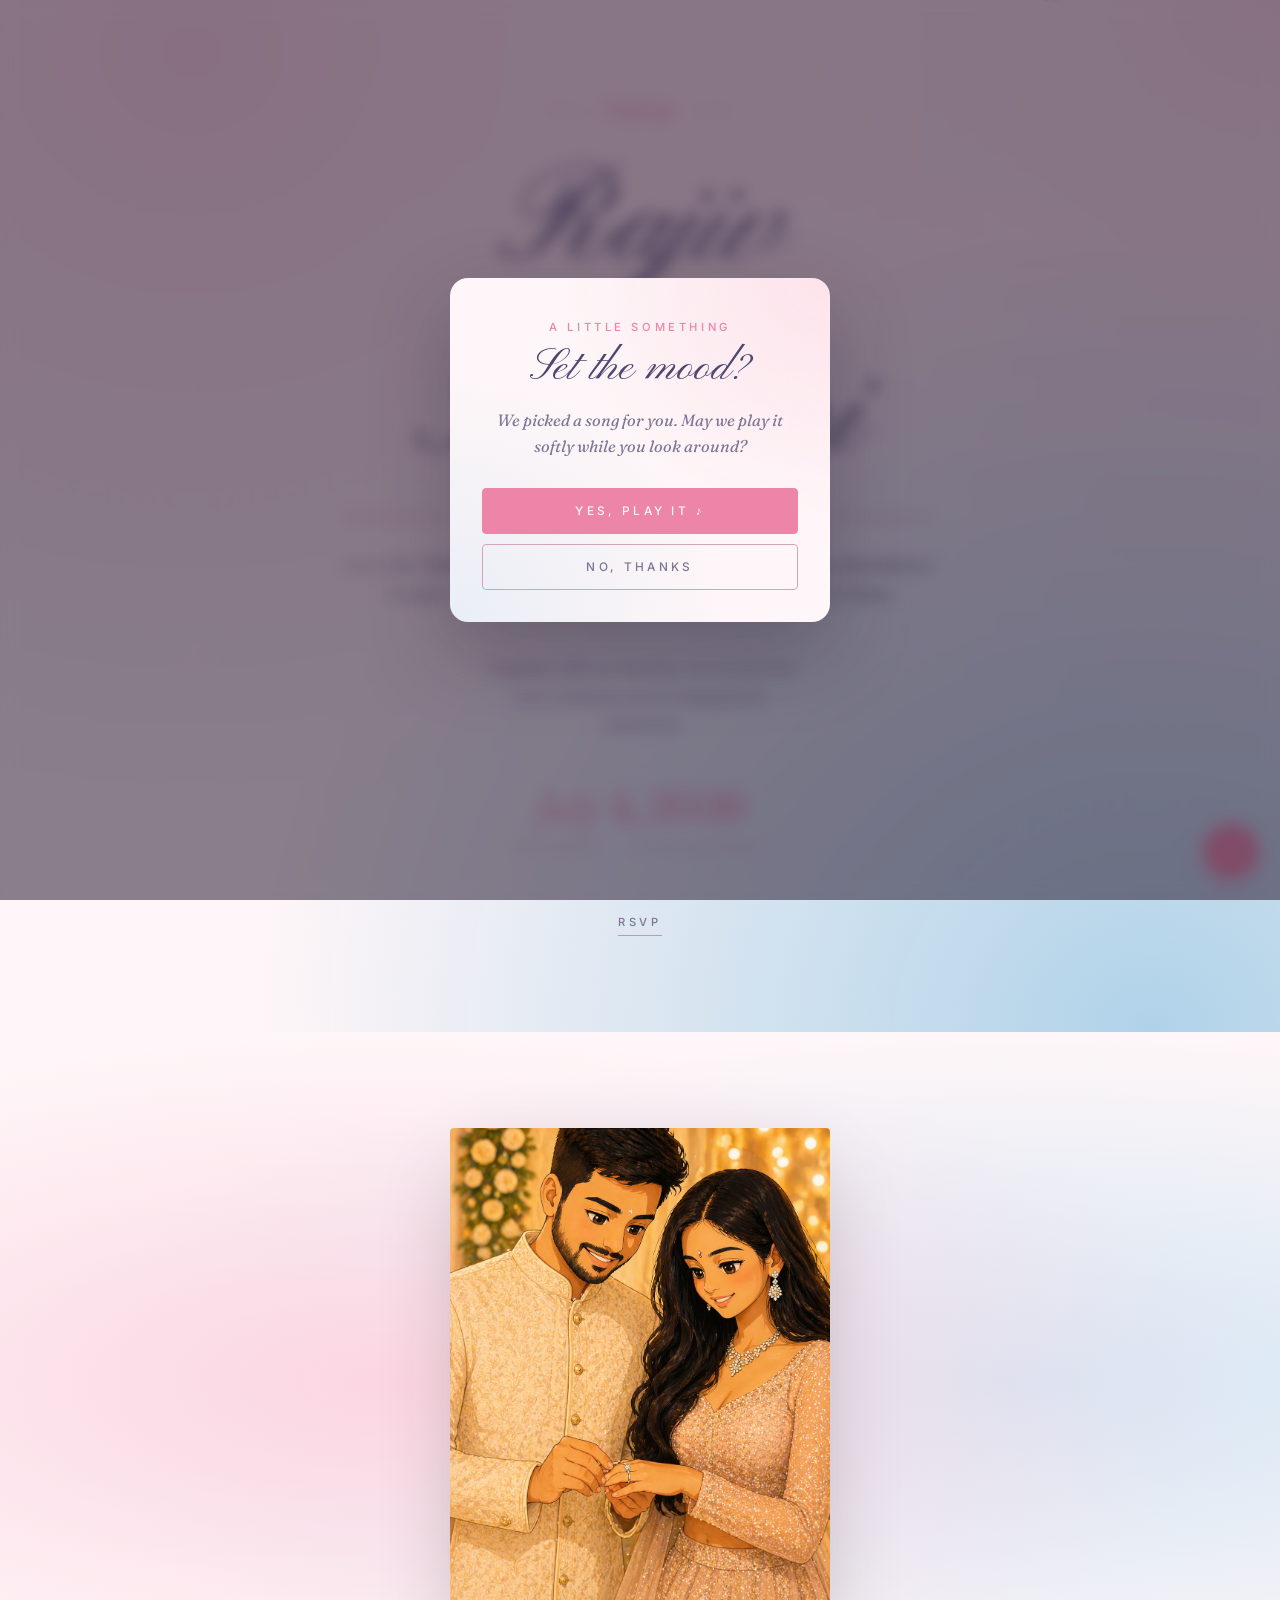
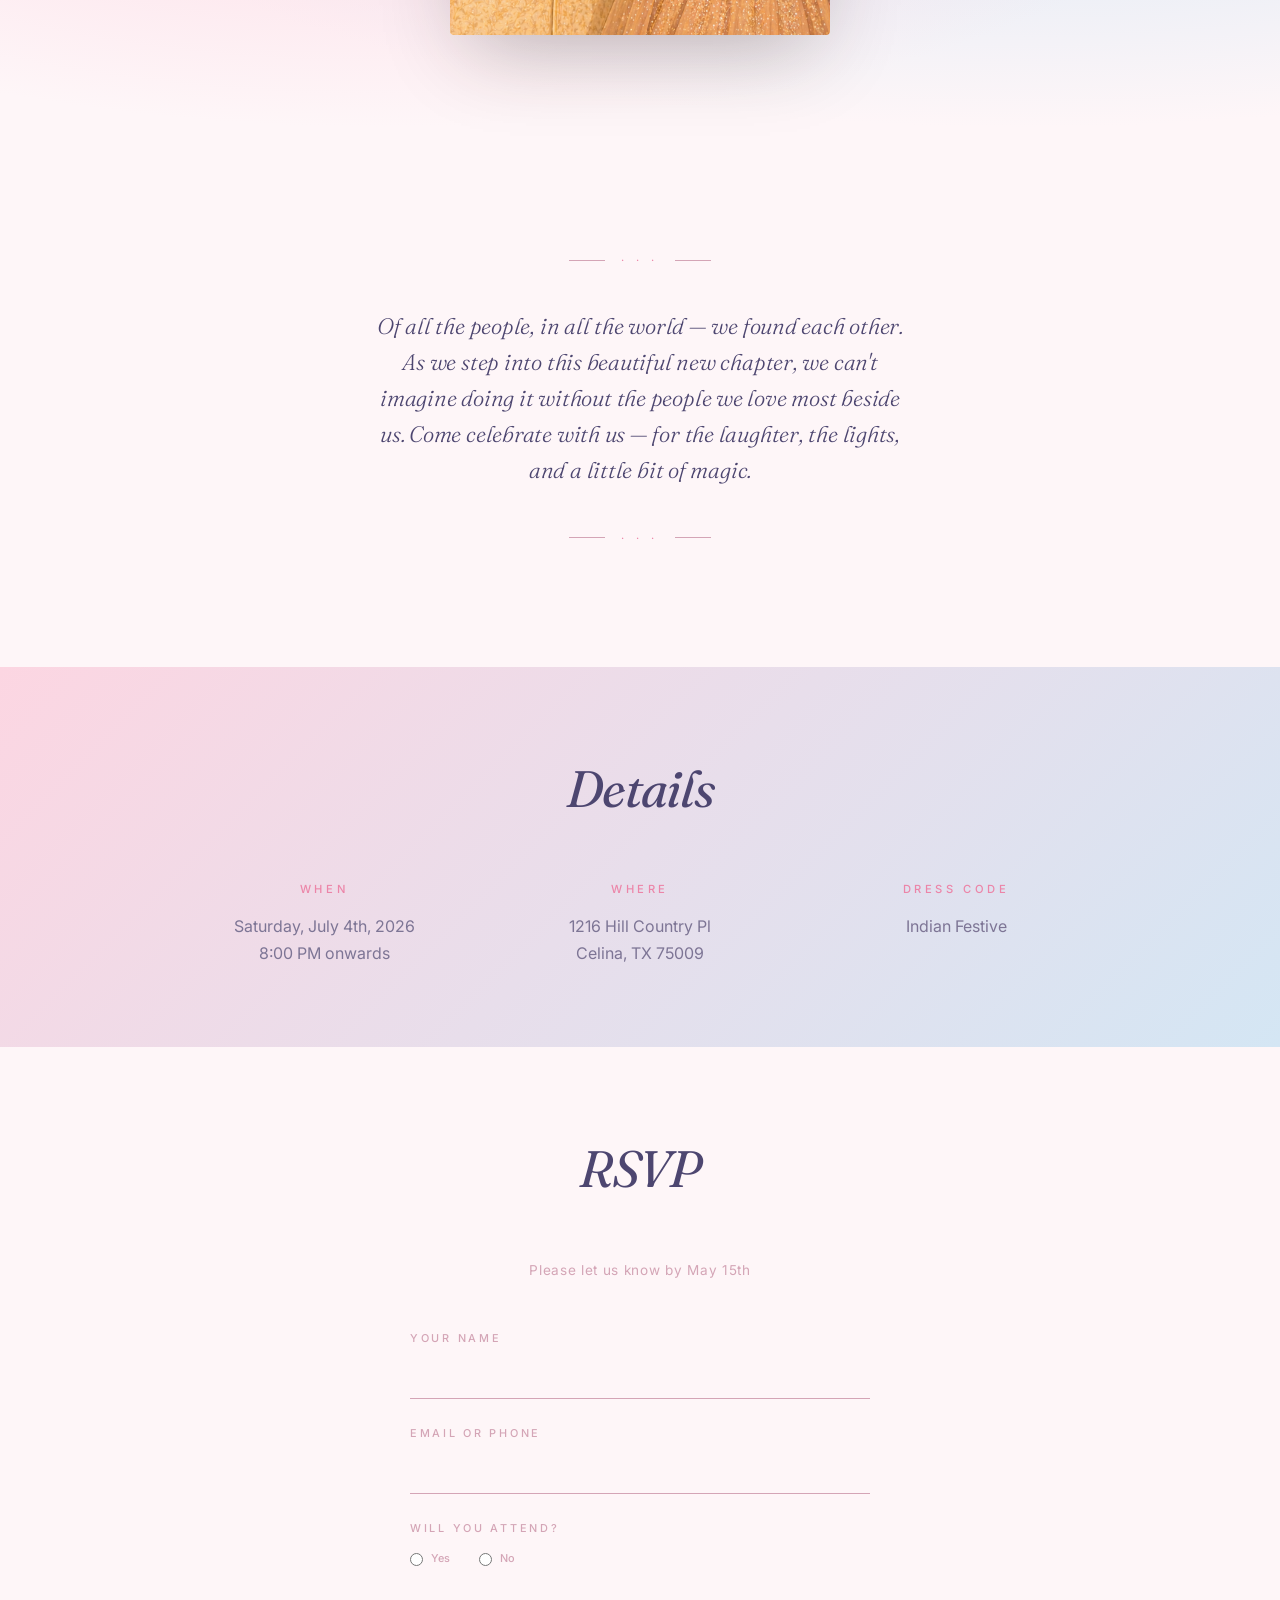
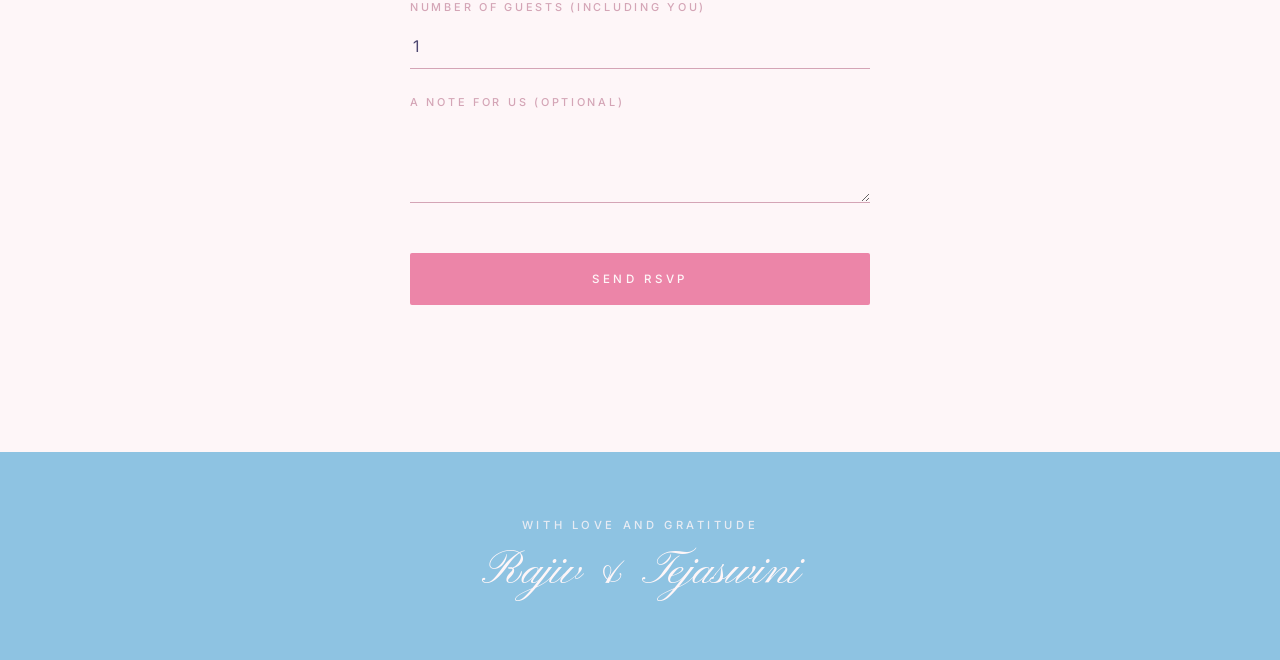
==== index.html @ f059bcd1 "Use surname-first format and expand father's full name" ====
<!DOCTYPE html>
<html lang="en">
<head>
  <meta charset="UTF-8" />
  <meta name="viewport" content="width=device-width, initial-scale=1.0" />
  <title>Rajiv &amp; Tejaswini · Engagement</title>
  <meta name="description" content="Join us for our engagement on July 4th, 2026" />
  <link rel="preconnect" href="https://fonts.googleapis.com" />
  <link rel="preconnect" href="https://fonts.gstatic.com" crossorigin />
  <link href="https://fonts.googleapis.com/css2?family=Fraunces:ital,opsz,wght@0,9..144,300..500;1,9..144,300..500&family=Inter:wght@400;500&family=Pinyon+Script&family=Tiro+Telugu&display=swap" rel="stylesheet" />
  <link rel="stylesheet" href="styles.css" />
</head>
<body>
  <div class="petals" aria-hidden="true"></div>

  <header class="hero">
    <p class="hero-mark"><span class="telugu">నిశ్చితార్థం</span></p>
    <h1 class="names">
      <span>Rajiv</span>
      <span class="amp">&amp;</span>
      <span>Tejaswini</span>
    </h1>
    <p class="full-names">Nidumolu Rajiv Ramachandra &nbsp;·&nbsp; Kasinadhuni Tejaswini</p>
    <div class="parents">
      <p>Son of <em>Sri. Nidumolu Ananda Venkata Siva Rao</em> &amp; <em>Smt. Nidumolu Seeta Mahalakshmi</em></p>
      <p>Daughter of <em>Sri. Kasinadhuni Durga Prasad</em> &amp; <em>Smt. Kasinadhuni Padma</em></p>
    </div>
    <p class="invitation">Together with our families, we would love your company at our engagement ceremony</p>
    <div class="date-block">
      <p class="date-line"><em>July</em> 4, 2026</p>
      <span class="day-name">Saturday &nbsp;·&nbsp; 8 PM onwards</span>
    </div>
    <a class="scroll-cue" href="#rsvp">RSVP</a>
  </header>

  <section class="photo">
    <div class="photo-frame reveal">
      <video autoplay loop muted playsinline preload="auto" poster="couple.png">
        <source src="engagement.mov" type="video/mp4" />
      </video>
    </div>
  </section>

  <section class="message">
    <div class="divider reveal"><span>· · ·</span></div>
    <p class="reveal">Of all the people, in all the world — we found each other. As we step into this beautiful new chapter, we can't imagine doing it without the people we love most beside us. Come celebrate with us — for the laughter, the lights, and a little bit of magic.</p>
    <div class="divider reveal"><span>· · ·</span></div>
  </section>

  <section class="details">
    <h2 class="reveal">Details</h2>
    <div class="detail-grid">
      <div class="detail reveal" style="--delay: 0.1s">
        <h3>When</h3>
        <p>Saturday, July 4th, 2026<br />8:00 PM onwards</p>
      </div>
      <div class="detail reveal" style="--delay: 0.25s">
        <h3>Where</h3>
        <p>1216 Hill Country Pl<br />Celina, TX 75009</p>
      </div>
      <div class="detail reveal" style="--delay: 0.4s">
        <h3>Dress Code</h3>
        <p>Indian Festive</p>
      </div>
    </div>
  </section>

  <section class="rsvp" id="rsvp">
    <h2 class="reveal">RSVP</h2>
    <p class="rsvp-sub reveal">Please let us know by May 15th</p>
    <form id="rsvp-form" class="reveal" novalidate>
      <label>
        <span>Your Name</span>
        <input type="text" name="name" required />
      </label>
      <label>
        <span>Email or Phone</span>
        <input type="text" name="contact" required />
      </label>
      <fieldset>
        <legend>Will you attend?</legend>
        <label class="radio">
          <input type="radio" name="attending" value="yes" required />
          <span>Yes</span>
        </label>
        <label class="radio">
          <input type="radio" name="attending" value="no" />
          <span>No</span>
        </label>
      </fieldset>
      <label>
        <span>Number of guests (including you)</span>
        <input type="number" name="guests" min="1" max="6" value="1" required />
      </label>
      <label>
        <span>A note for us (optional)</span>
        <textarea name="note" rows="3"></textarea>
      </label>
      <button type="submit">Send RSVP</button>
      <p class="status" id="status" role="status" aria-live="polite"></p>
    </form>
  </section>

  <footer>
    <p>With love and gratitude</p>
    <p class="signoff">Rajiv &amp; Tejaswini</p>
  </footer>

  <audio id="bg-audio" loop preload="auto">
    <source src="song.m4a" type="audio/mp4" />
  </audio>
  <button id="music-toggle" type="button" aria-label="Play music" title="Play music">
    <span class="music-icon">♪</span>
  </button>

  <div id="music-modal" class="modal" role="dialog" aria-labelledby="modal-title" aria-modal="true">
    <div class="modal-card">
      <p class="modal-eyebrow">A little something</p>
      <h2 id="modal-title">Set the mood?</h2>
      <p class="modal-body">We picked a song for you. May we play it softly while you look around?</p>
      <div class="modal-buttons">
        <button type="button" id="modal-yes" class="btn-primary">Yes, play it ♪</button>
        <button type="button" id="modal-no" class="btn-secondary">No, thanks</button>
      </div>
    </div>
  </div>

  <script src="script.js"></script>
</body>
</html>
---- styles.css ----
:root {
  --bg: #fef6f8;
  --bg-deep: #fcd6e2;
  --bg-blue: #d4e6f4;
  --ink: #4d4670;
  --ink-soft: #7d7595;
  --accent: #ec85a8;
  --accent-soft: #f7bccf;
  --blue: #8ec3e2;
  --blue-deep: #6ba6cb;
  --peach: #ffd4c2;
  --mute: #d4a5b6;
  --footer-bg: #8ec3e2;
}

* { box-sizing: border-box; margin: 0; padding: 0; }

html { scroll-behavior: smooth; }

body {
  font-family: 'Inter', system-ui, -apple-system, sans-serif;
  background: var(--bg);
  color: var(--ink);
  line-height: 1.65;
  font-size: 17px;
  -webkit-font-smoothing: antialiased;
  text-rendering: optimizeLegibility;
}

section, header, footer { padding: 5rem 1.5rem; text-align: center; }

/* HERO */
.hero {
  min-height: 100vh;
  display: flex;
  flex-direction: column;
  align-items: center;
  justify-content: center;
  padding: 6rem 1.5rem;
  background:
    radial-gradient(ellipse at 15% 5%, rgba(252, 214, 226, 0.95), transparent 55%),
    radial-gradient(ellipse at 90% 100%, rgba(142, 195, 226, 0.7), transparent 55%),
    radial-gradient(ellipse at 100% 0%, rgba(247, 188, 207, 0.5), transparent 50%),
    var(--bg);
}

.hero-mark {
  display: inline-flex;
  align-items: center;
  gap: 0.9rem;
  color: var(--accent);
  margin-bottom: 2.2rem;
}
.hero-mark::before, .hero-mark::after {
  content: "";
  width: 38px;
  height: 1px;
  background: var(--mute);
}
.telugu {
  font-family: 'Tiro Telugu', serif;
  font-size: 1.15rem;
  letter-spacing: 0.02em;
  color: var(--accent);
}

.names {
  font-family: 'Pinyon Script', 'Fraunces', Georgia, serif;
  font-style: normal;
  font-weight: 400;
  font-size: clamp(4.4rem, 14vw, 8.5rem);
  color: var(--ink);
  line-height: 0.95;
  letter-spacing: 0;
}
.names span {
  display: inline-block;
  opacity: 0;
  filter: blur(12px);
  transform: translateY(14px);
  animation: blurIn 1.6s cubic-bezier(0.22, 1, 0.36, 1) forwards;
}
.names span:nth-child(1) { animation-delay: 0.6s; }
.names span:nth-child(2) { animation-delay: 1.05s; }
.names span:nth-child(3) { animation-delay: 1.35s; }
.names .amp {
  display: block;
  font-family: 'Fraunces', serif;
  font-style: italic;
  font-weight: 300;
  color: var(--accent);
  font-size: 0.4em;
  margin: 0.1em 0;
  letter-spacing: 0;
}

.full-names {
  margin-top: 1.6rem;
  font-size: 0.78rem;
  letter-spacing: 0.32em;
  text-transform: uppercase;
  color: var(--mute);
  font-weight: 500;
}

.parents {
  margin-top: 1.4rem;
  font-family: 'Fraunces', Georgia, serif;
  font-size: 0.95rem;
  color: var(--ink-soft);
  line-height: 1.9;
  letter-spacing: 0.01em;
  max-width: 42rem;
}
.parents p { margin: 0; }
.parents em {
  font-style: italic;
  color: var(--ink);
  font-weight: 400;
}

.invitation {
  color: var(--ink-soft);
  margin: 2.8rem auto 2rem;
  font-size: 1rem;
  max-width: 32ch;
  line-height: 1.75;
}

.date-block {
  margin-top: 1rem;
  text-align: center;
}
.date-line {
  font-family: 'Fraunces', serif;
  font-size: clamp(2rem, 4vw, 2.6rem);
  color: var(--accent);
  font-weight: 400;
  letter-spacing: -0.02em;
  margin-bottom: 0.7rem;
  line-height: 1;
}
.date-line em {
  font-style: italic;
  font-weight: 300;
}
.day-name {
  display: block;
  text-transform: uppercase;
  letter-spacing: 0.32em;
  color: var(--mute);
  font-size: 0.7rem;
  font-weight: 500;
}

.scroll-cue {
  margin-top: 3.5rem;
  color: var(--ink-soft);
  text-decoration: none;
  letter-spacing: 0.32em;
  font-size: 0.7rem;
  text-transform: uppercase;
  font-weight: 500;
  border-bottom: 1px solid var(--accent);
  padding-bottom: 4px;
  transition: color 0.2s, border-color 0.2s;
}
.scroll-cue:hover { color: var(--accent); }

/* PHOTO */
.photo {
  padding: 6rem 1.5rem;
  background:
    radial-gradient(ellipse at 30% 50%, var(--bg-deep), transparent 70%),
    radial-gradient(ellipse at 80% 50%, var(--bg-blue), transparent 70%),
    var(--bg);
}
.photo-frame {
  width: min(380px, 80vw);
  aspect-ratio: 3/4;
  margin: 0 auto;
  border-radius: 4px;
  overflow: hidden;
  box-shadow: 0 30px 80px -20px rgba(44, 36, 30, 0.3);
  position: relative;
  background: var(--bg);
}
.photo-frame img,
.photo-frame video { width: 100%; height: 100%; object-fit: cover; display: block; }
.photo-placeholder {
  position: absolute; inset: 0;
  display: none;
  flex-direction: column;
  align-items: center; justify-content: center;
  gap: 0.5rem;
  color: var(--mute);
  font-style: italic;
  text-align: center;
  padding: 2rem;
}
.photo-placeholder code {
  font-family: ui-monospace, Menlo, monospace;
  font-style: normal;
  background: var(--bg);
  padding: 2px 6px;
  border-radius: 3px;
  font-size: 0.85em;
}
.photo-frame.placeholder .photo-placeholder { display: flex; }

/* MESSAGE */
.message { max-width: 580px; margin: 0 auto; }
.message p {
  font-family: 'Fraunces', Georgia, serif;
  font-size: 1.4rem;
  font-style: italic;
  font-weight: 300;
  color: var(--ink);
  line-height: 1.6;
  letter-spacing: -0.01em;
}
.divider {
  display: flex;
  align-items: center;
  justify-content: center;
  gap: 1rem;
  margin: 2.5rem 0;
}
.divider::before, .divider::after {
  content: "";
  height: 1px;
  width: 36px;
  background: var(--mute);
}
.divider span {
  font-size: 0.7rem;
  letter-spacing: 0.4em;
  color: var(--accent);
}

/* DETAILS */
.details {
  background:
    linear-gradient(135deg, var(--bg-deep), var(--bg-blue));
}
.details h2, .rsvp h2 {
  font-family: 'Fraunces', Georgia, serif;
  font-style: italic;
  font-weight: 400;
  font-size: clamp(2.4rem, 5vw, 3.2rem);
  color: var(--ink);
  margin-bottom: 3rem;
  letter-spacing: -0.02em;
}
.detail-grid {
  display: grid;
  grid-template-columns: repeat(auto-fit, minmax(200px, 1fr));
  gap: 3rem;
  max-width: 900px;
  margin: 0 auto;
}
.detail h3 {
  text-transform: uppercase;
  letter-spacing: 0.32em;
  font-size: 0.7rem;
  color: var(--accent);
  margin-bottom: 0.9rem;
  font-weight: 500;
}
.detail p { color: var(--ink-soft); font-size: 1rem; line-height: 1.7; }

/* RSVP */
.rsvp { background: var(--bg); }
.rsvp-sub {
  color: var(--mute);
  margin-bottom: 3rem;
  font-size: 0.85rem;
  letter-spacing: 0.05em;
}
#rsvp-form {
  max-width: 460px;
  margin: 0 auto;
  text-align: left;
  display: flex;
  flex-direction: column;
  gap: 1.6rem;
}
#rsvp-form label > span,
#rsvp-form legend {
  display: block;
  font-size: 0.68rem;
  letter-spacing: 0.25em;
  text-transform: uppercase;
  color: var(--mute);
  margin-bottom: 0.5rem;
  font-weight: 500;
}
#rsvp-form input[type="text"],
#rsvp-form input[type="number"],
#rsvp-form textarea {
  width: 100%;
  border: none;
  border-bottom: 1px solid var(--mute);
  background: transparent;
  font-family: inherit;
  font-size: 1rem;
  color: var(--ink);
  padding: 0.7rem 0.2rem;
  outline: none;
  transition: border-color 0.2s;
}
#rsvp-form input:focus, #rsvp-form textarea:focus {
  border-color: var(--accent);
}
#rsvp-form fieldset { border: none; padding: 0; }
.radio {
  display: inline-flex !important;
  align-items: center;
  gap: 0.5rem;
  margin-right: 1.5rem;
  cursor: pointer;
}
.radio input { accent-color: var(--accent); }
.radio span {
  font-size: 0.95rem;
  color: var(--ink);
  text-transform: none !important;
  letter-spacing: normal !important;
  margin-bottom: 0 !important;
  font-weight: 400;
}
button[type="submit"] {
  background: var(--accent);
  color: var(--bg);
  border: none;
  font-family: inherit;
  font-size: 0.72rem;
  letter-spacing: 0.32em;
  text-transform: uppercase;
  padding: 1.2rem 2rem;
  margin-top: 1rem;
  cursor: pointer;
  transition: background 0.25s, transform 0.2s;
  border-radius: 2px;
  font-weight: 500;
}
button[type="submit"]:hover {
  background: var(--ink);
  transform: translateY(-1px);
}
button[type="submit"]:disabled { opacity: 0.6; cursor: not-allowed; transform: none; }
.status {
  text-align: center;
  font-style: italic;
  color: var(--accent);
  margin-top: 1rem;
  min-height: 1.5em;
  font-family: 'Fraunces', serif;
  font-size: 1.05rem;
}

/* FOOTER */
footer {
  background: var(--footer-bg);
  color: var(--bg);
  padding: 4rem 1.5rem;
}
footer p:first-child {
  font-size: 0.7rem;
  letter-spacing: 0.32em;
  text-transform: uppercase;
  color: var(--bg);
  opacity: 0.8;
  font-weight: 500;
}
.signoff {
  font-family: 'Pinyon Script', 'Fraunces', serif;
  font-style: normal;
  font-size: 3rem;
  margin-top: 0.8rem;
  color: var(--bg);
  font-weight: 400;
  letter-spacing: 0;
  line-height: 1;
}

/* MUSIC PERMISSION MODAL */
.modal {
  position: fixed;
  inset: 0;
  background: rgba(40, 28, 50, 0.55);
  backdrop-filter: blur(8px);
  -webkit-backdrop-filter: blur(8px);
  display: flex;
  align-items: center;
  justify-content: center;
  z-index: 500;
  padding: 1.5rem;
  visibility: hidden;
  opacity: 0;
  pointer-events: none;
  transition: opacity 0.45s ease, visibility 0.45s;
}
.modal.open {
  visibility: visible;
  opacity: 1;
  pointer-events: auto;
}
.modal-card {
  background: var(--bg);
  border-radius: 18px;
  padding: 2.5rem 2rem 2rem;
  max-width: 380px;
  width: 100%;
  text-align: center;
  box-shadow: 0 30px 80px rgba(40, 30, 50, 0.3);
  transform: translateY(24px) scale(0.94);
  transition: transform 0.55s cubic-bezier(0.22, 1, 0.36, 1);
  background-image:
    radial-gradient(ellipse at top right, rgba(252, 214, 226, 0.6), transparent 50%),
    radial-gradient(ellipse at bottom left, rgba(212, 230, 244, 0.5), transparent 50%);
}
.modal.open .modal-card { transform: translateY(0) scale(1); }
.modal-eyebrow {
  font-size: 0.7rem;
  letter-spacing: 0.32em;
  text-transform: uppercase;
  color: var(--accent);
  font-weight: 500;
  margin-bottom: 0.6rem;
}
.modal h2 {
  font-family: 'Pinyon Script', 'Fraunces', serif;
  font-size: 2.8rem;
  color: var(--ink);
  font-weight: 400;
  line-height: 1;
  margin-bottom: 1rem;
  font-style: normal;
}
.modal-body {
  font-family: 'Fraunces', serif;
  font-style: italic;
  font-size: 1.02rem;
  color: var(--ink-soft);
  line-height: 1.6;
  margin-bottom: 1.8rem;
  font-weight: 400;
}
.modal-buttons {
  display: flex;
  flex-direction: column;
  gap: 0.6rem;
}
.btn-primary, .btn-secondary {
  font-family: 'Inter', sans-serif;
  font-size: 0.74rem;
  letter-spacing: 0.28em;
  text-transform: uppercase;
  padding: 0.95rem 1.5rem;
  border-radius: 4px;
  cursor: pointer;
  border: 1px solid transparent;
  font-weight: 500;
  transition: all 0.25s;
}
.btn-primary {
  background: var(--accent);
  color: var(--bg);
  border-color: var(--accent);
}
.btn-primary:hover { background: var(--blue-deep); border-color: var(--blue-deep); transform: translateY(-1px); }
.btn-secondary {
  background: transparent;
  color: var(--ink-soft);
  border-color: var(--mute);
}
.btn-secondary:hover { color: var(--ink); border-color: var(--ink); }

/* MUSIC TOGGLE */
#music-toggle {
  position: fixed;
  bottom: 22px;
  right: 22px;
  width: 54px;
  height: 54px;
  border-radius: 50%;
  background: var(--accent);
  color: var(--bg);
  border: none;
  cursor: pointer;
  font-size: 1rem;
  box-shadow: 0 6px 24px rgba(236, 133, 168, 0.45);
  z-index: 200;
  display: flex;
  align-items: center;
  justify-content: center;
  transition: transform 0.25s ease, background 0.25s ease;
}
#music-toggle:hover { transform: scale(1.08); background: var(--blue-deep); }
#music-toggle.playing { animation: musicPulse 2.4s ease-in-out infinite; }
#music-toggle .music-icon { line-height: 1; letter-spacing: -2px; }
@keyframes musicPulse {
  0%, 100% { box-shadow: 0 6px 24px rgba(236, 133, 168, 0.4); }
  50%      { box-shadow: 0 6px 36px rgba(236, 133, 168, 0.8); }
}

/* PETALS */
.petals {
  position: fixed;
  inset: 0;
  pointer-events: none;
  z-index: 1;
  overflow: hidden;
}
.petal {
  position: absolute;
  top: -40px;
  font-size: 1.4rem;
  animation: petalFall linear infinite, petalSway ease-in-out infinite alternate;
  will-change: transform;
}
.petal.pink  { color: var(--accent); }
.petal.blue  { color: var(--blue-deep); }
.petal.peach { color: var(--peach); }
@keyframes petalFall {
  0%   { transform: translateY(-40px) rotate(0deg); }
  100% { transform: translateY(110vh) rotate(540deg); }
}
@keyframes petalSway {
  0%   { margin-left: 0; }
  100% { margin-left: 30px; }
}

/* ANIMATIONS */
@keyframes fadeUp {
  from { opacity: 0; transform: translateY(20px); }
  to { opacity: 1; transform: translateY(0); }
}
@keyframes blurIn {
  to { opacity: 1; filter: blur(0); transform: translateY(0); }
}
@keyframes floatSoft {
  0%, 100% { transform: translateY(0); }
  50% { transform: translateY(-10px); }
}
@keyframes shimmer {
  0%, 100% { opacity: 0.85; }
  50% { opacity: 1; }
}

/* Hero stagger fade-up (excluding names which have their own blur-in) */
.hero > .hero-mark,
.hero > .full-names,
.hero > .parents,
.hero > .invitation,
.hero > .date-block,
.hero > .scroll-cue {
  opacity: 0;
  animation: fadeUp 1.1s cubic-bezier(0.22, 1, 0.36, 1) forwards;
}
.hero > .hero-mark    { animation-delay: 0.1s; }
.hero > .full-names   { animation-delay: 1.55s; }
.hero > .parents      { animation-delay: 1.8s; }
.hero > .invitation   { animation-delay: 2.05s; }
.hero > .date-block   { animation-delay: 2.3s; }
.hero > .scroll-cue   { animation-delay: 2.6s; }

.scroll-cue { animation-name: fadeUp, shimmer; animation-duration: 1.1s, 2.4s; animation-iteration-count: 1, infinite; animation-delay: 2.45s, 3.5s; }

/* Photo gentle float */
.photo-frame {
  animation: floatSoft 7s ease-in-out infinite;
}

/* Scroll-triggered reveal */
.reveal {
  opacity: 0;
  transform: translateY(30px);
  transition: opacity 1.1s cubic-bezier(0.22, 1, 0.36, 1), transform 1.1s cubic-bezier(0.22, 1, 0.36, 1);
  transition-delay: var(--delay, 0s);
}
.reveal.in-view {
  opacity: 1;
  transform: translateY(0);
}

@media (prefers-reduced-motion: reduce) {
  *, *::before, *::after {
    animation-duration: 0.001s !important;
    transition-duration: 0.001s !important;
  }
  .reveal { opacity: 1; transform: none; }
  .names span { opacity: 1; filter: none; transform: none; }
}

@media (max-width: 600px) {
  body { font-size: 16px; }
  section, header, footer { padding: 4rem 1.25rem; }
  .photo { padding: 4rem 1.25rem; }
  .hero-mark::before, .hero-mark::after { width: 24px; }
  .detail-grid { gap: 2rem; }
}
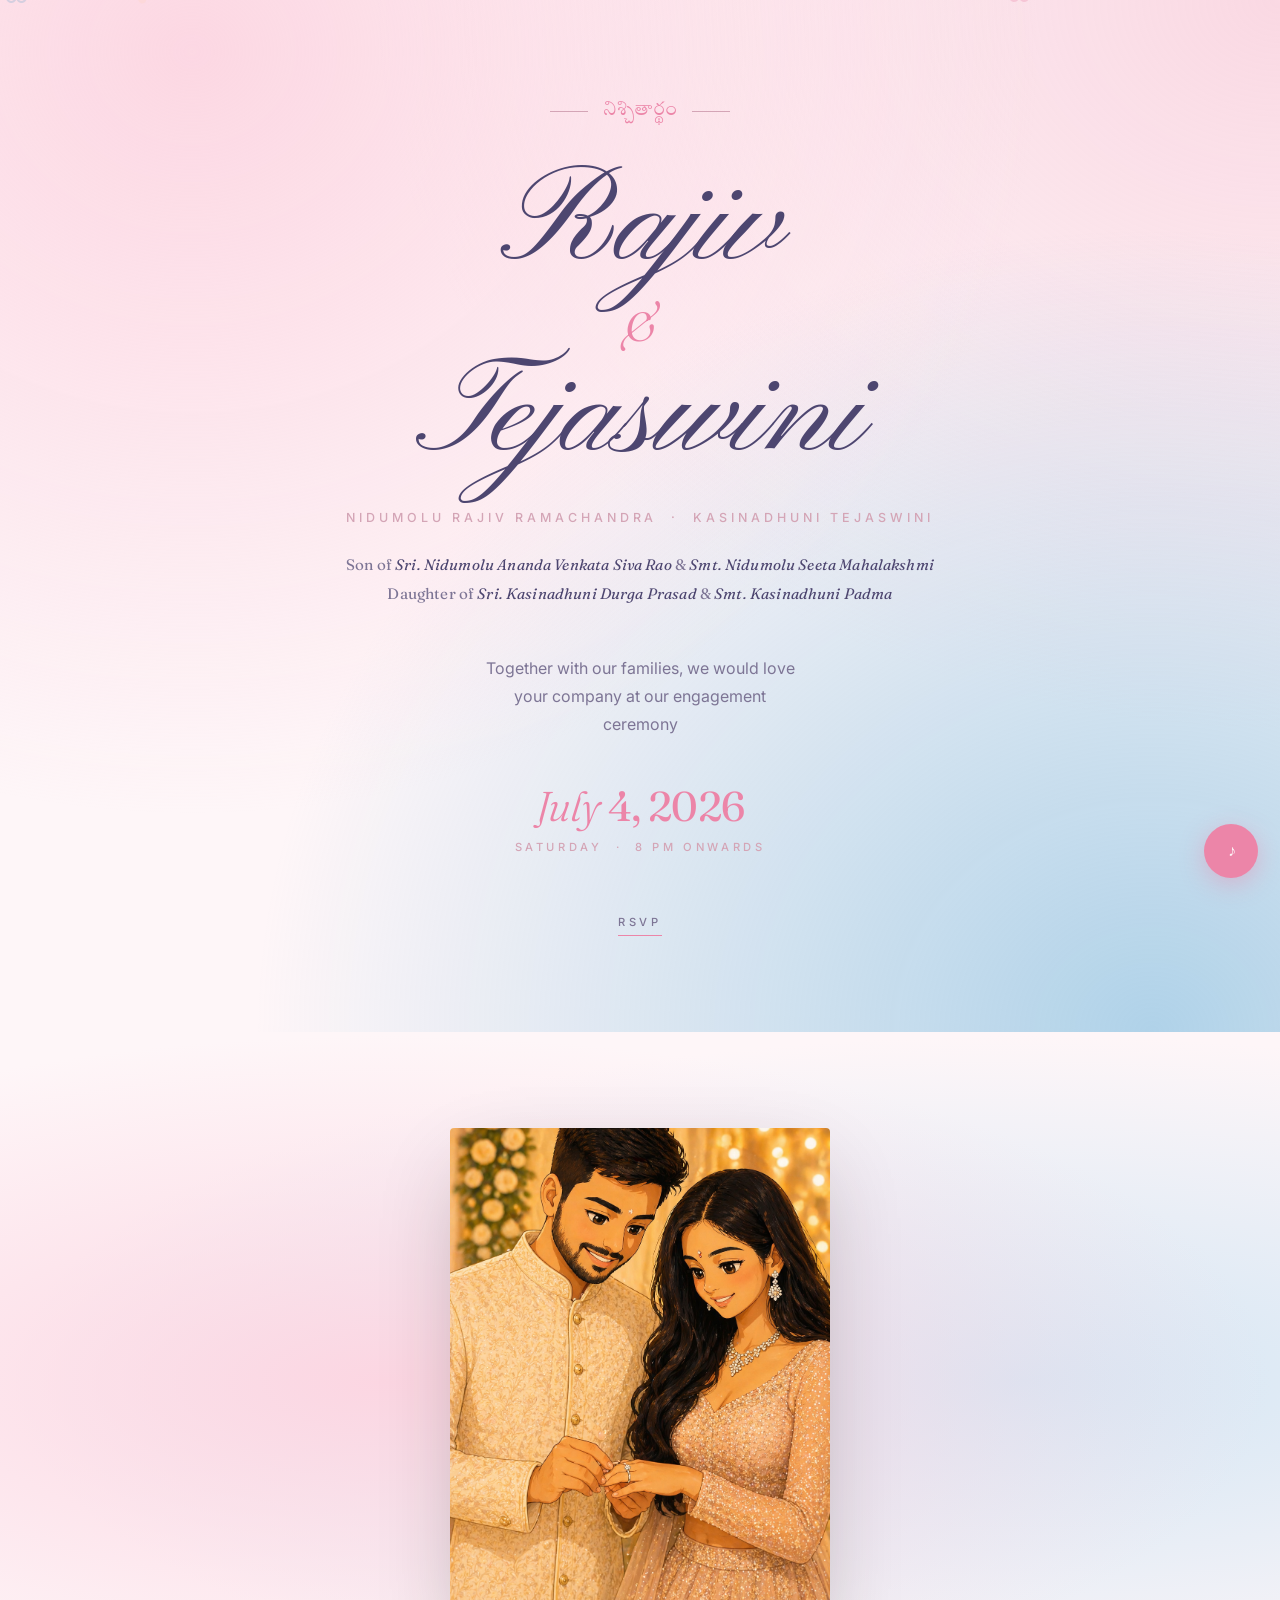
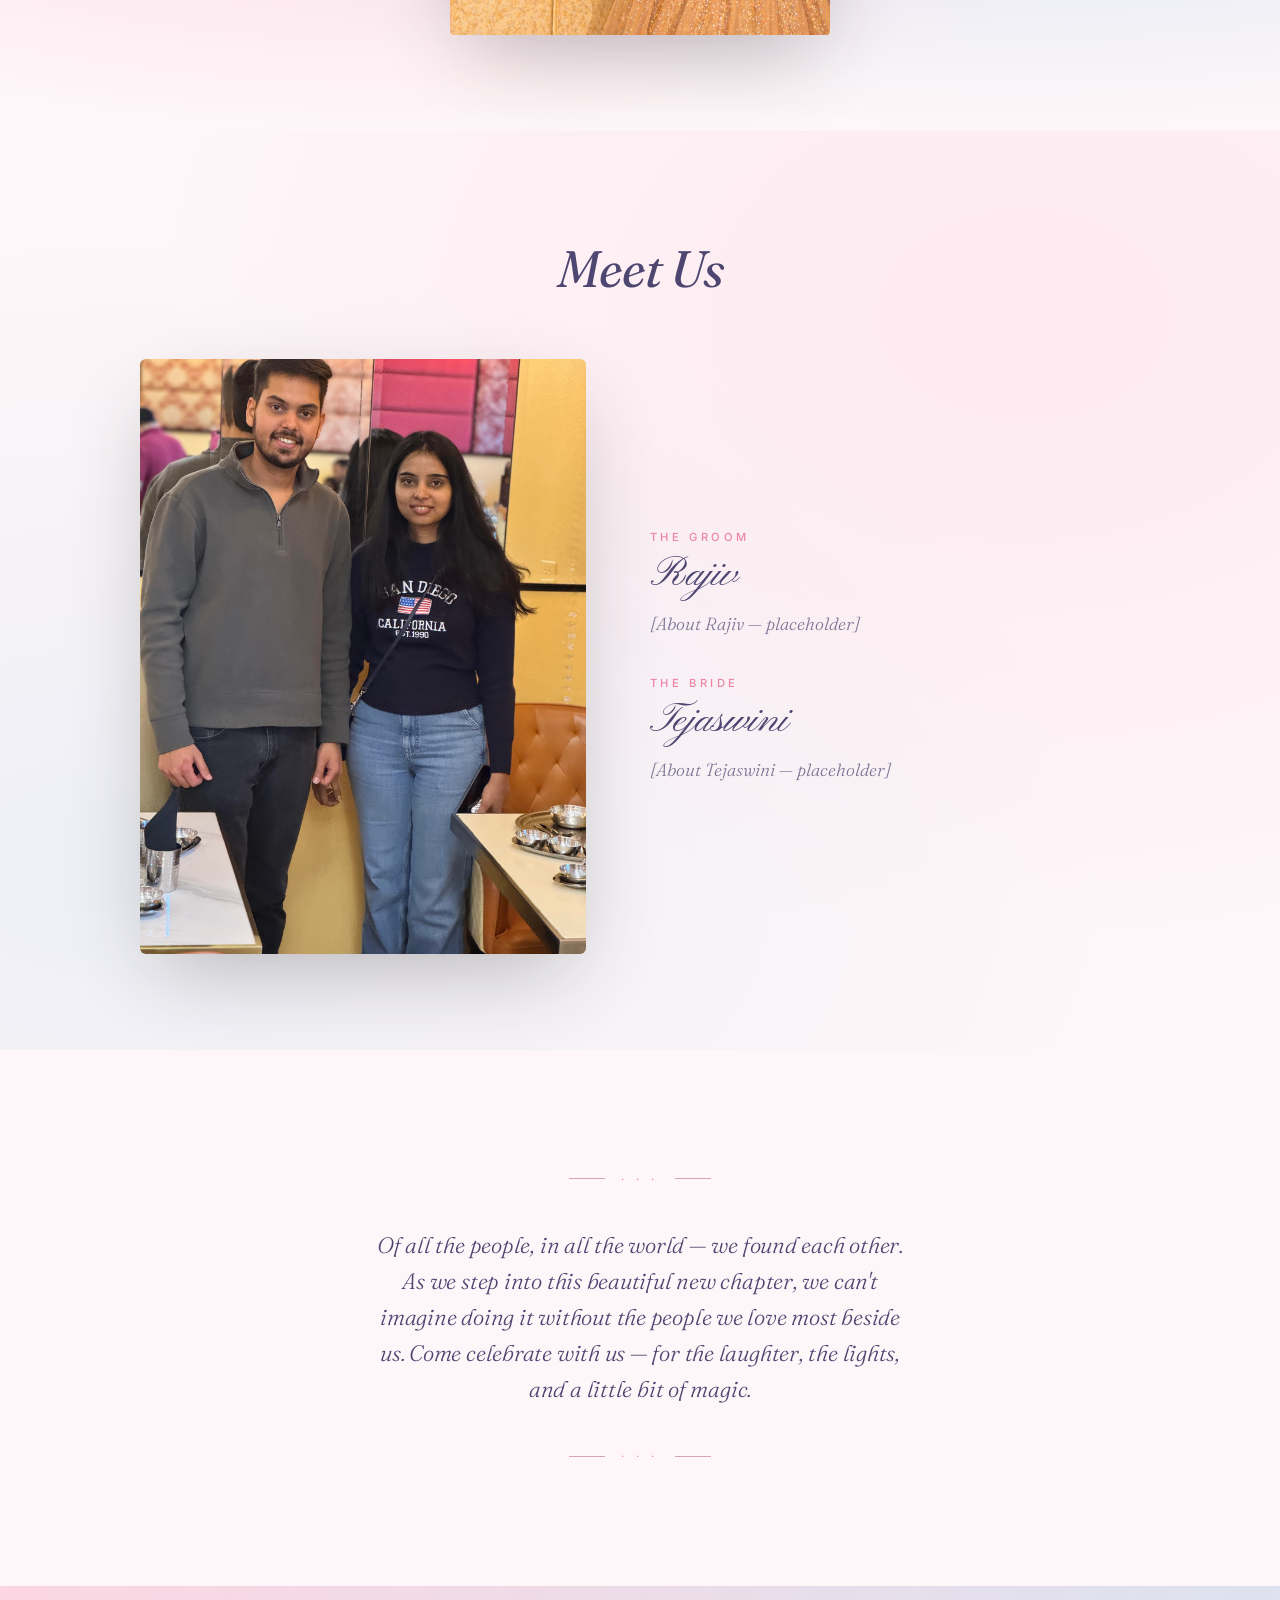
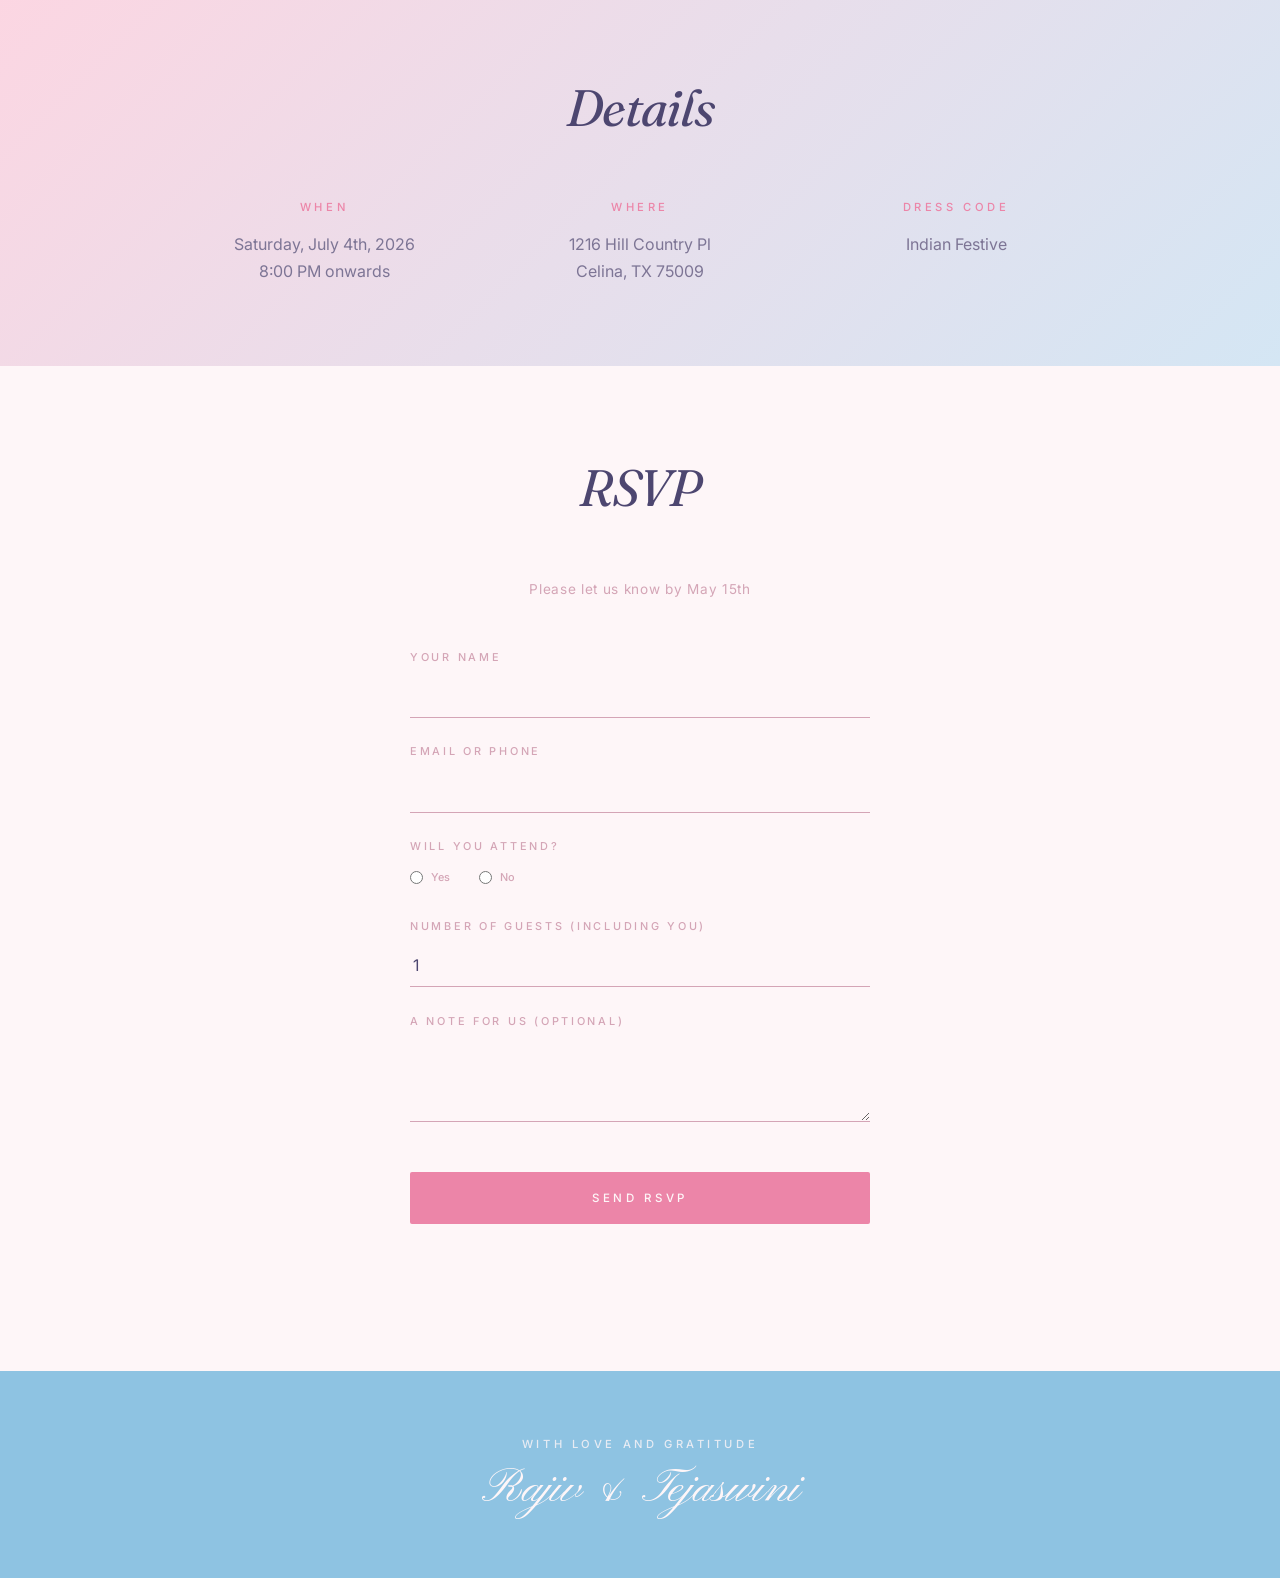
==== commit c5c10ce2: "Add Meet Us section, remove music modal, add visitor tracking" ====
--- a/index.html
+++ b/index.html
@@ -38,6 +38,27 @@
       <video autoplay loop muted playsinline preload="auto" poster="couple.png">
         <source src="engagement.mov" type="video/mp4" />
       </video>
+    </div>
+  </section>
+
+  <section class="meet">
+    <h2 class="reveal">Meet Us</h2>
+    <div class="meet-grid">
+      <div class="meet-photo reveal">
+        <img src="teju-rajiv.jpg" alt="Rajiv and Tejaswini" />
+      </div>
+      <div class="meet-bios">
+        <div class="bio reveal" style="--delay: 0.1s">
+          <h3>The Groom</h3>
+          <p class="bio-name">Rajiv</p>
+          <p class="bio-text">[About Rajiv — placeholder]</p>
+        </div>
+        <div class="bio reveal" style="--delay: 0.25s">
+          <h3>The Bride</h3>
+          <p class="bio-name">Tejaswini</p>
+          <p class="bio-text">[About Tejaswini — placeholder]</p>
+        </div>
+      </div>
     </div>
   </section>
 
@@ -113,17 +134,6 @@
     <span class="music-icon">♪</span>
   </button>
 
-  <div id="music-modal" class="modal" role="dialog" aria-labelledby="modal-title" aria-modal="true">
-    <div class="modal-card">
-      <p class="modal-eyebrow">A little something</p>
-      <h2 id="modal-title">Set the mood?</h2>
-      <p class="modal-body">We picked a song for you. May we play it softly while you look around?</p>
-      <div class="modal-buttons">
-        <button type="button" id="modal-yes" class="btn-primary">Yes, play it ♪</button>
-        <button type="button" id="modal-no" class="btn-secondary">No, thanks</button>
-      </div>
-    </div>
-  </div>
 
   <script src="script.js"></script>
 </body>
--- a/styles.css
+++ b/styles.css
@@ -208,6 +208,67 @@
 }
 .photo-frame.placeholder .photo-placeholder { display: flex; }
 
+/* MEET US */
+.meet {
+  padding: 6rem 1.5rem;
+  background:
+    radial-gradient(ellipse at 80% 20%, rgba(252, 214, 226, 0.4), transparent 60%),
+    radial-gradient(ellipse at 10% 80%, rgba(212, 230, 244, 0.4), transparent 60%),
+    var(--bg);
+}
+.meet h2 {
+  font-family: 'Fraunces', Georgia, serif;
+  font-style: italic;
+  font-weight: 400;
+  font-size: clamp(2.4rem, 5vw, 3.2rem);
+  color: var(--ink);
+  margin-bottom: 3rem;
+  letter-spacing: -0.02em;
+  text-align: center;
+}
+.meet-grid {
+  display: grid;
+  grid-template-columns: 1fr 1.1fr;
+  gap: 4rem;
+  max-width: 1000px;
+  margin: 0 auto;
+  align-items: center;
+}
+.meet-photo {
+  border-radius: 6px;
+  overflow: hidden;
+  box-shadow: 0 30px 80px -20px rgba(44, 36, 30, 0.3);
+}
+.meet-photo img { width: 100%; height: auto; display: block; }
+.meet-bios { display: flex; flex-direction: column; gap: 2.2rem; text-align: left; }
+.bio h3 {
+  font-size: 0.7rem;
+  letter-spacing: 0.32em;
+  text-transform: uppercase;
+  color: var(--accent);
+  font-weight: 500;
+  margin-bottom: 0.5rem;
+}
+.bio-name {
+  font-family: 'Pinyon Script', serif;
+  font-size: 2.6rem;
+  color: var(--ink);
+  line-height: 1;
+  margin-bottom: 0.8rem;
+}
+.bio-text {
+  font-family: 'Fraunces', serif;
+  font-style: italic;
+  font-weight: 300;
+  font-size: 1.1rem;
+  color: var(--ink-soft);
+  line-height: 1.7;
+}
+@media (max-width: 760px) {
+  .meet-grid { grid-template-columns: 1fr; gap: 2.5rem; }
+  .meet-photo { max-width: 360px; margin: 0 auto; }
+}
+
 /* MESSAGE */
 .message { max-width: 580px; margin: 0 auto; }
 .message p {
@@ -383,99 +444,6 @@
   letter-spacing: 0;
   line-height: 1;
 }
-
-/* MUSIC PERMISSION MODAL */
-.modal {
-  position: fixed;
-  inset: 0;
-  background: rgba(40, 28, 50, 0.55);
-  backdrop-filter: blur(8px);
-  -webkit-backdrop-filter: blur(8px);
-  display: flex;
-  align-items: center;
-  justify-content: center;
-  z-index: 500;
-  padding: 1.5rem;
-  visibility: hidden;
-  opacity: 0;
-  pointer-events: none;
-  transition: opacity 0.45s ease, visibility 0.45s;
-}
-.modal.open {
-  visibility: visible;
-  opacity: 1;
-  pointer-events: auto;
-}
-.modal-card {
-  background: var(--bg);
-  border-radius: 18px;
-  padding: 2.5rem 2rem 2rem;
-  max-width: 380px;
-  width: 100%;
-  text-align: center;
-  box-shadow: 0 30px 80px rgba(40, 30, 50, 0.3);
-  transform: translateY(24px) scale(0.94);
-  transition: transform 0.55s cubic-bezier(0.22, 1, 0.36, 1);
-  background-image:
-    radial-gradient(ellipse at top right, rgba(252, 214, 226, 0.6), transparent 50%),
-    radial-gradient(ellipse at bottom left, rgba(212, 230, 244, 0.5), transparent 50%);
-}
-.modal.open .modal-card { transform: translateY(0) scale(1); }
-.modal-eyebrow {
-  font-size: 0.7rem;
-  letter-spacing: 0.32em;
-  text-transform: uppercase;
-  color: var(--accent);
-  font-weight: 500;
-  margin-bottom: 0.6rem;
-}
-.modal h2 {
-  font-family: 'Pinyon Script', 'Fraunces', serif;
-  font-size: 2.8rem;
-  color: var(--ink);
-  font-weight: 400;
-  line-height: 1;
-  margin-bottom: 1rem;
-  font-style: normal;
-}
-.modal-body {
-  font-family: 'Fraunces', serif;
-  font-style: italic;
-  font-size: 1.02rem;
-  color: var(--ink-soft);
-  line-height: 1.6;
-  margin-bottom: 1.8rem;
-  font-weight: 400;
-}
-.modal-buttons {
-  display: flex;
-  flex-direction: column;
-  gap: 0.6rem;
-}
-.btn-primary, .btn-secondary {
-  font-family: 'Inter', sans-serif;
-  font-size: 0.74rem;
-  letter-spacing: 0.28em;
-  text-transform: uppercase;
-  padding: 0.95rem 1.5rem;
-  border-radius: 4px;
-  cursor: pointer;
-  border: 1px solid transparent;
-  font-weight: 500;
-  transition: all 0.25s;
-}
-.btn-primary {
-  background: var(--accent);
-  color: var(--bg);
-  border-color: var(--accent);
-}
-.btn-primary:hover { background: var(--blue-deep); border-color: var(--blue-deep); transform: translateY(-1px); }
-.btn-secondary {
-  background: transparent;
-  color: var(--ink-soft);
-  border-color: var(--mute);
-}
-.btn-secondary:hover { color: var(--ink); border-color: var(--ink); }
 
 /* MUSIC TOGGLE */
 #music-toggle {
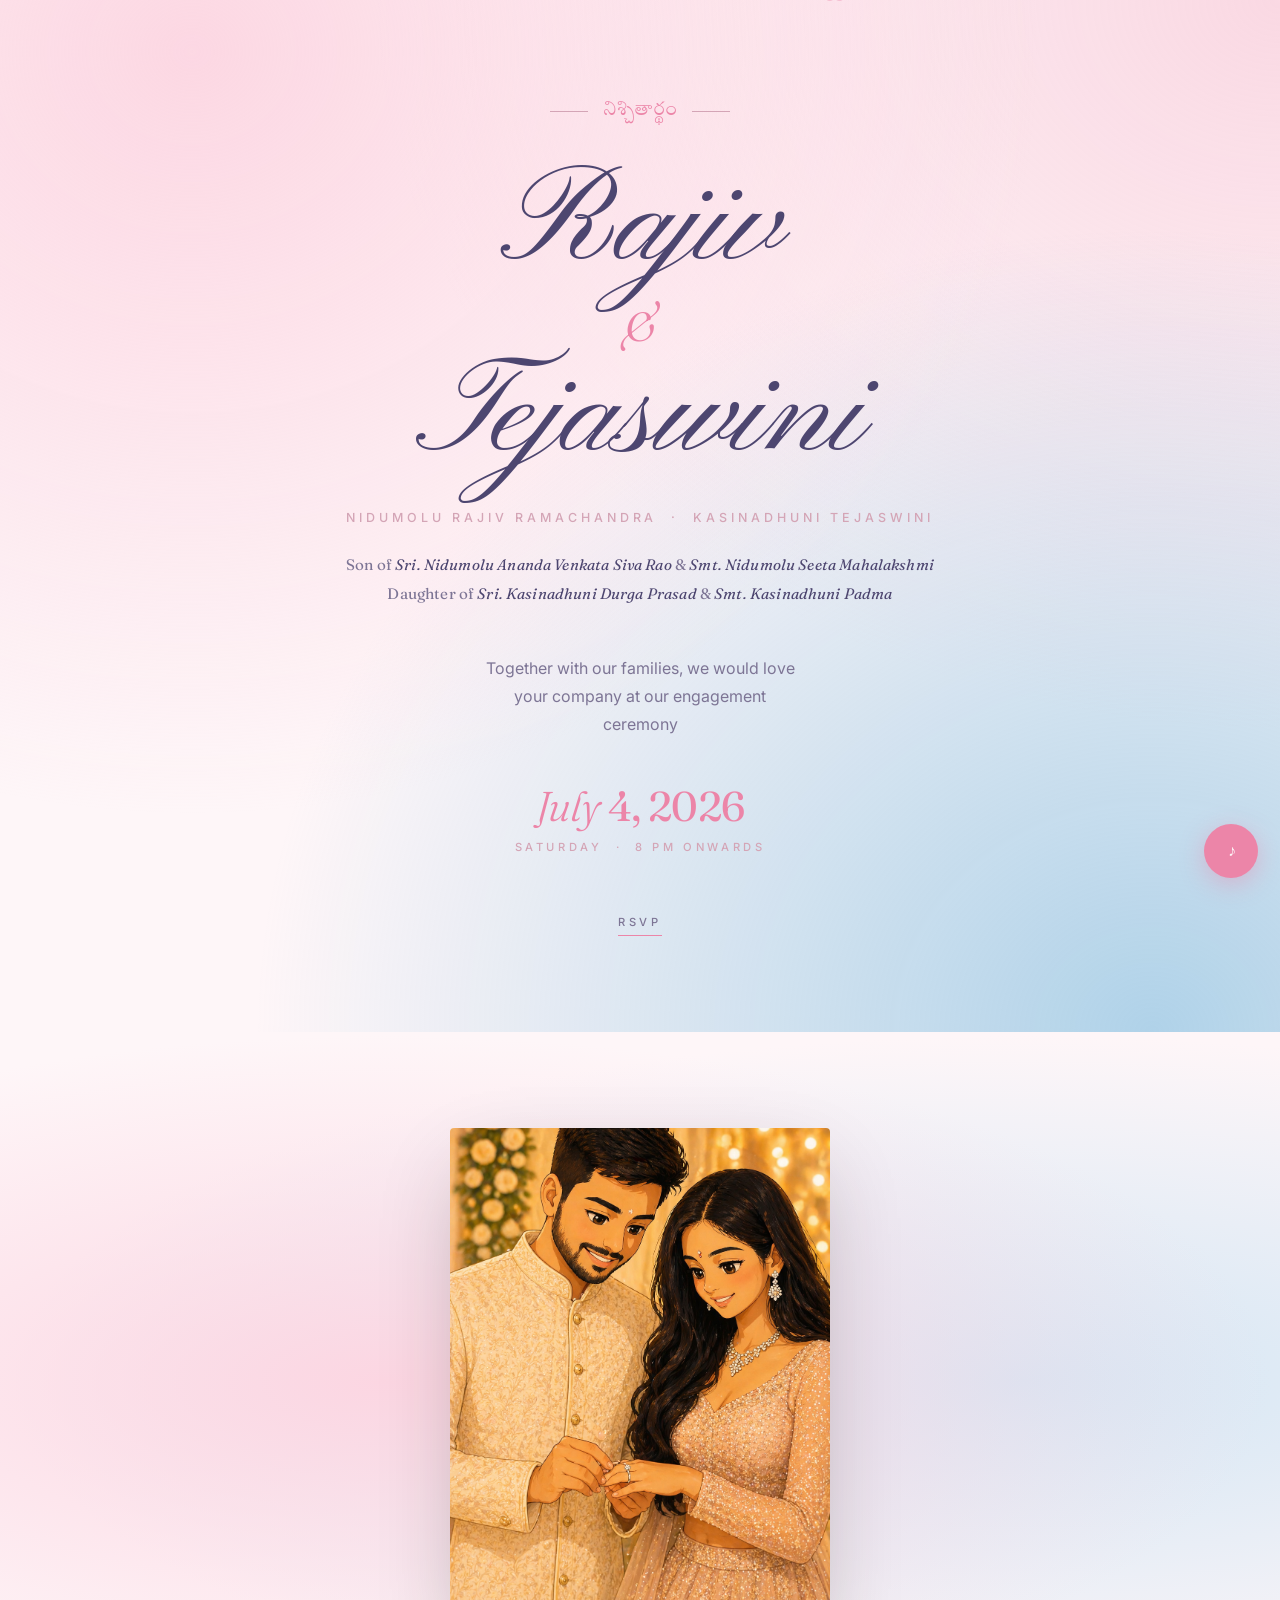
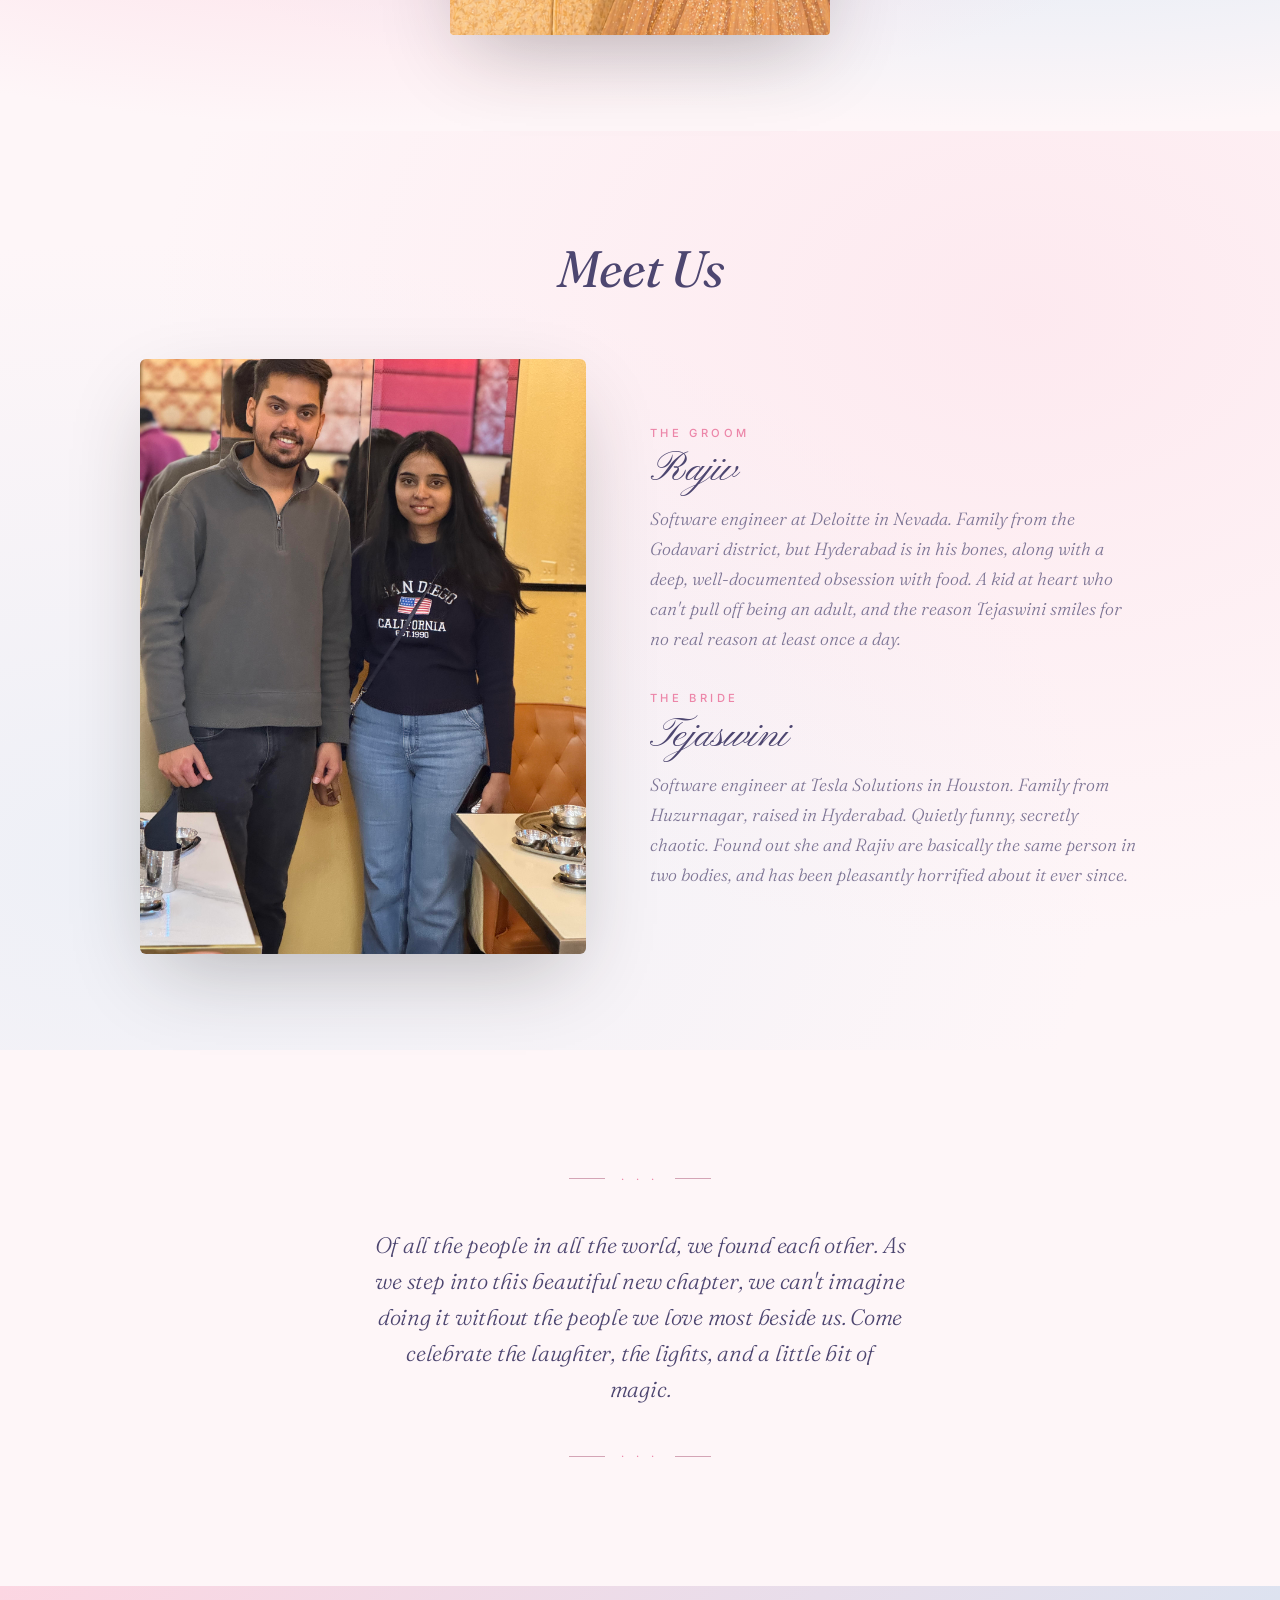
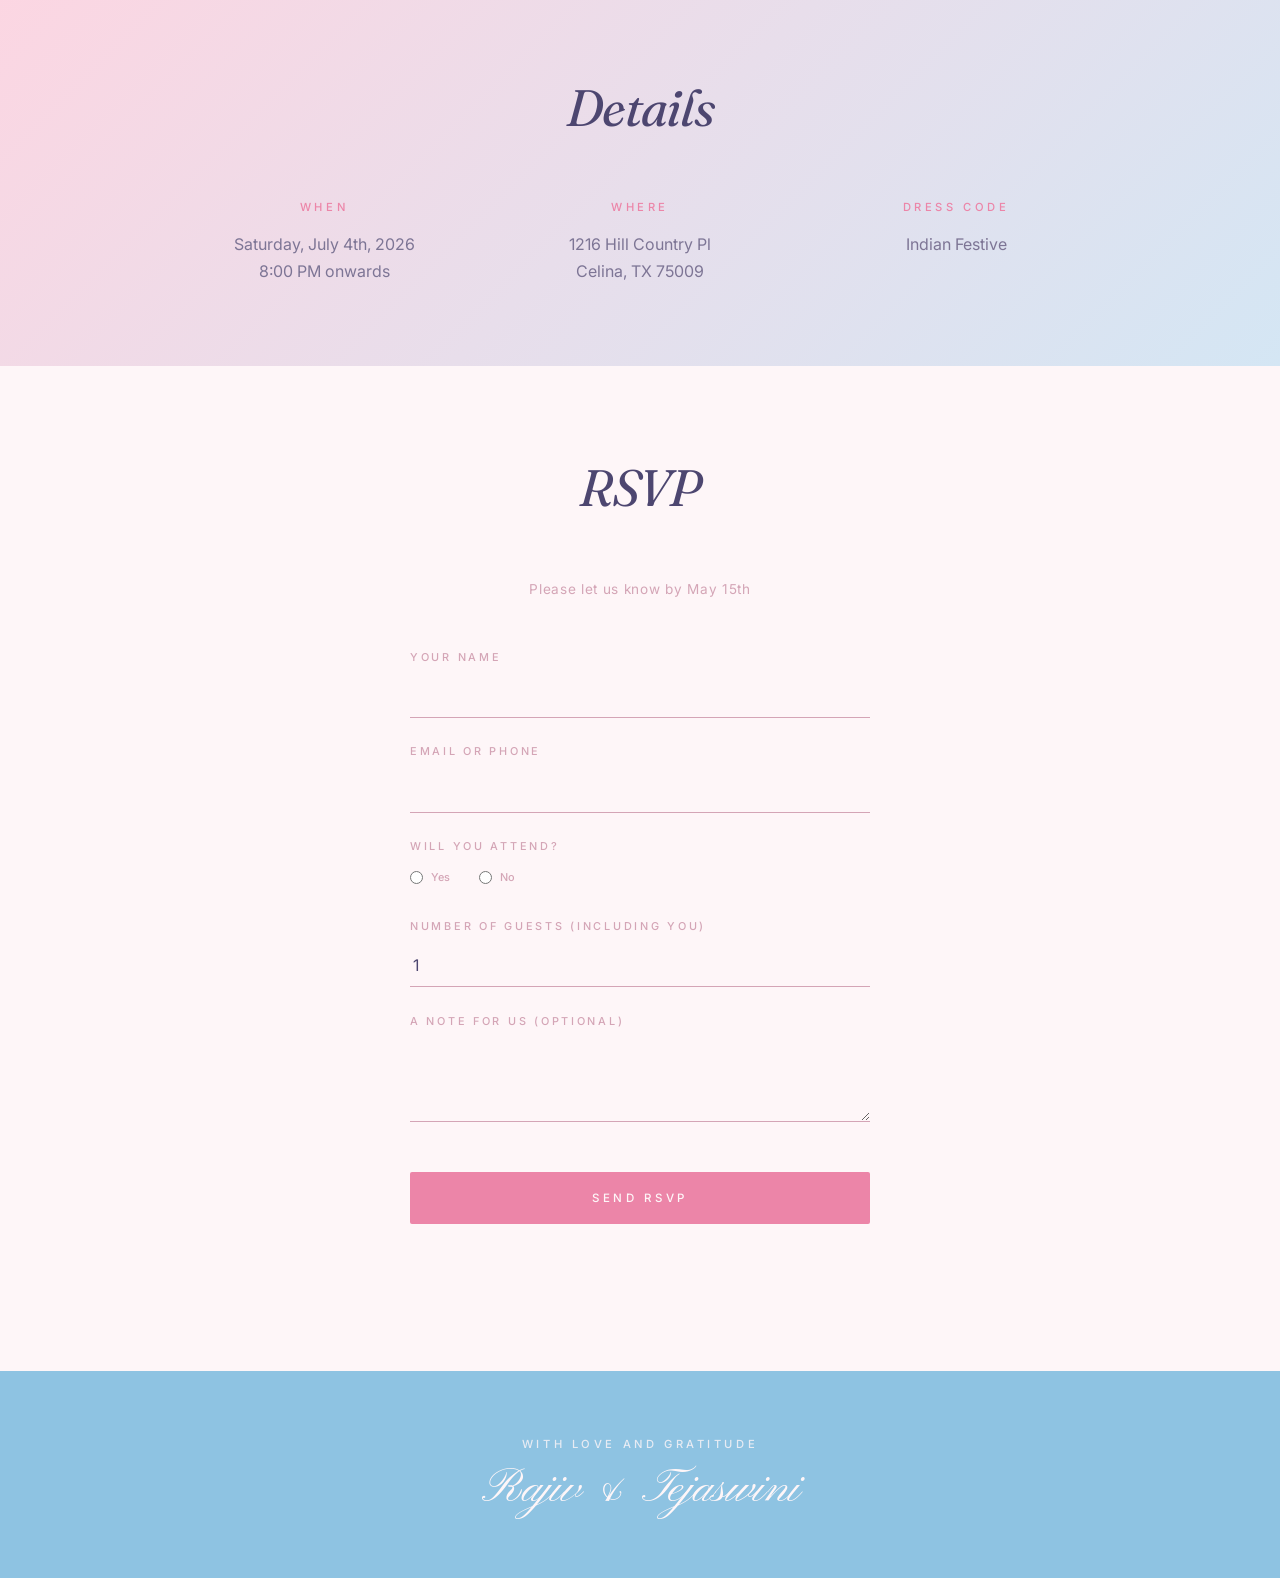
==== commit 1ff455e3: "Polish bios for Meet Us section" ====
--- a/index.html
+++ b/index.html
@@ -51,12 +51,12 @@
         <div class="bio reveal" style="--delay: 0.1s">
           <h3>The Groom</h3>
           <p class="bio-name">Rajiv</p>
-          <p class="bio-text">[About Rajiv — placeholder]</p>
+          <p class="bio-text">Software engineer at Deloitte in Nevada. Family from the Godavari district, but Hyderabad is in his bones, along with a deep, well-documented obsession with food. A kid at heart who can't pull off being an adult, and the reason Tejaswini smiles for no real reason at least once a day.</p>
         </div>
         <div class="bio reveal" style="--delay: 0.25s">
           <h3>The Bride</h3>
           <p class="bio-name">Tejaswini</p>
-          <p class="bio-text">[About Tejaswini — placeholder]</p>
+          <p class="bio-text">Software engineer at Tesla Solutions in Houston. Family from Huzurnagar, raised in Hyderabad. Quietly funny, secretly chaotic. Found out she and Rajiv are basically the same person in two bodies, and has been pleasantly horrified about it ever since.</p>
         </div>
       </div>
     </div>
@@ -64,7 +64,7 @@
 
   <section class="message">
     <div class="divider reveal"><span>· · ·</span></div>
-    <p class="reveal">Of all the people, in all the world — we found each other. As we step into this beautiful new chapter, we can't imagine doing it without the people we love most beside us. Come celebrate with us — for the laughter, the lights, and a little bit of magic.</p>
+    <p class="reveal">Of all the people in all the world, we found each other. As we step into this beautiful new chapter, we can't imagine doing it without the people we love most beside us. Come celebrate the laughter, the lights, and a little bit of magic.</p>
     <div class="divider reveal"><span>· · ·</span></div>
   </section>
 
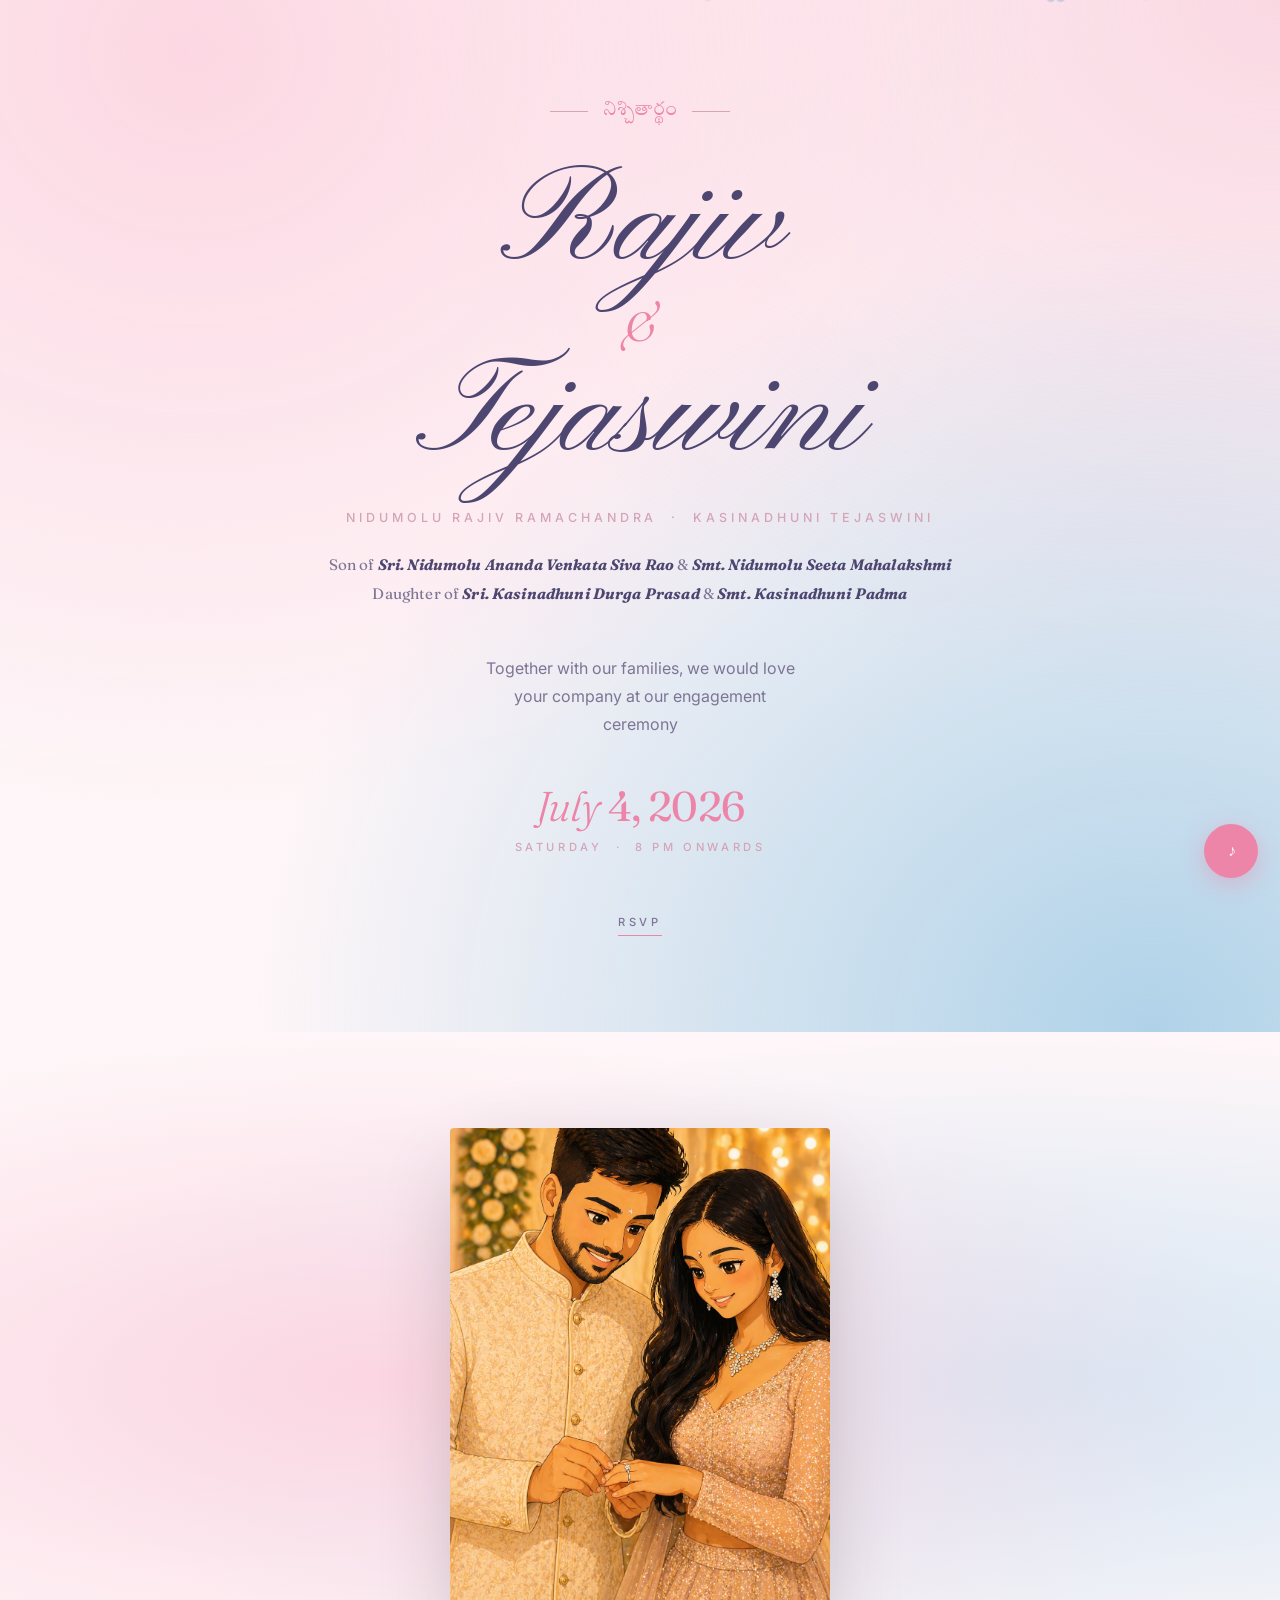
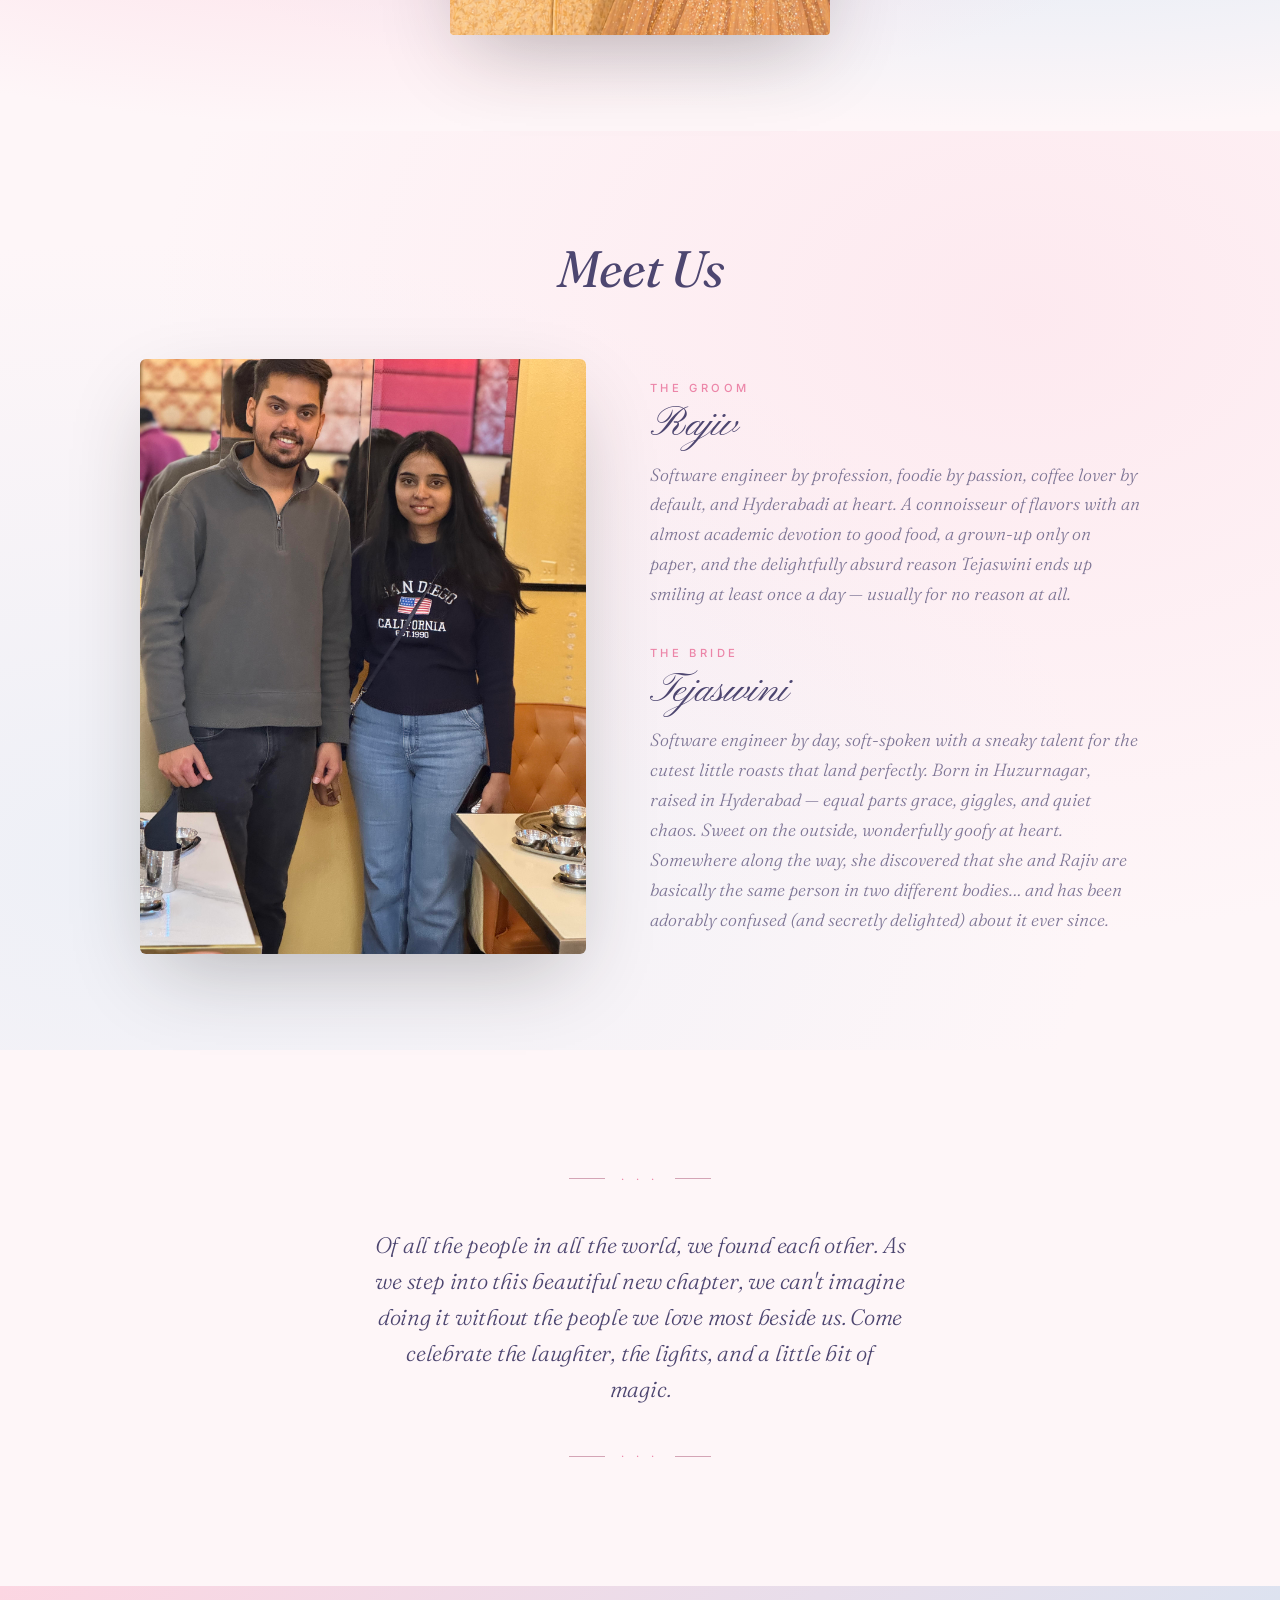
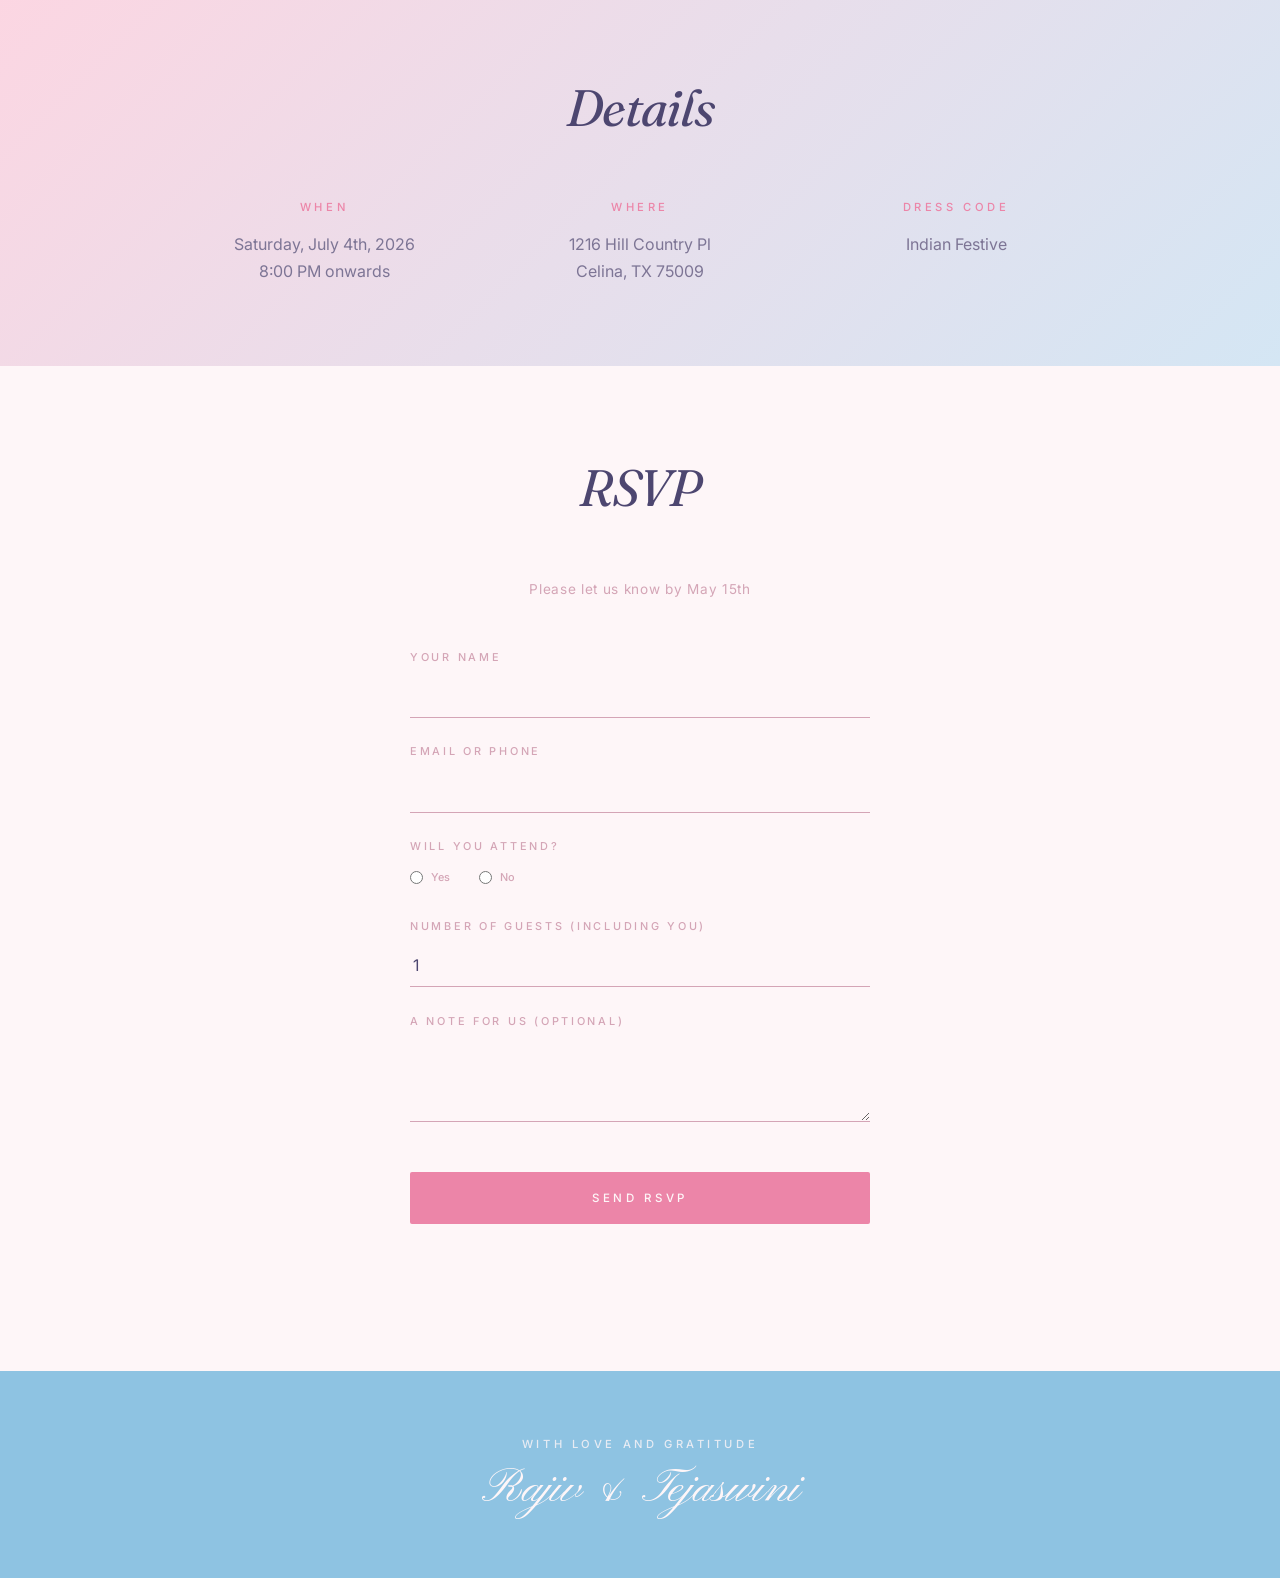
==== commit 661af996: "Update bios; bold-italic parent names" ====
--- a/index.html
+++ b/index.html
@@ -51,12 +51,12 @@
         <div class="bio reveal" style="--delay: 0.1s">
           <h3>The Groom</h3>
           <p class="bio-name">Rajiv</p>
-          <p class="bio-text">Software engineer at Deloitte in Nevada. Family from the Godavari district, but Hyderabad is in his bones, along with a deep, well-documented obsession with food. A kid at heart who can't pull off being an adult, and the reason Tejaswini smiles for no real reason at least once a day.</p>
+          <p class="bio-text">Software engineer by profession, foodie by passion, coffee lover by default, and Hyderabadi at heart. A connoisseur of flavors with an almost academic devotion to good food, a grown-up only on paper, and the delightfully absurd reason Tejaswini ends up smiling at least once a day &mdash; usually for no reason at all.</p>
         </div>
         <div class="bio reveal" style="--delay: 0.25s">
           <h3>The Bride</h3>
           <p class="bio-name">Tejaswini</p>
-          <p class="bio-text">Software engineer at Tesla Solutions in Houston. Family from Huzurnagar, raised in Hyderabad. Quietly funny, secretly chaotic. Found out she and Rajiv are basically the same person in two bodies, and has been pleasantly horrified about it ever since.</p>
+          <p class="bio-text">Software engineer by day, soft-spoken with a sneaky talent for the cutest little roasts that land perfectly. Born in Huzurnagar, raised in Hyderabad &mdash; equal parts grace, giggles, and quiet chaos. Sweet on the outside, wonderfully goofy at heart. Somewhere along the way, she discovered that she and Rajiv are basically the same person in two different bodies&hellip; and has been adorably confused (and secretly delighted) about it ever since.</p>
         </div>
       </div>
     </div>
--- a/styles.css
+++ b/styles.css
@@ -116,7 +116,7 @@
 .parents em {
   font-style: italic;
   color: var(--ink);
-  font-weight: 400;
+  font-weight: 700;
 }
 
 .invitation {
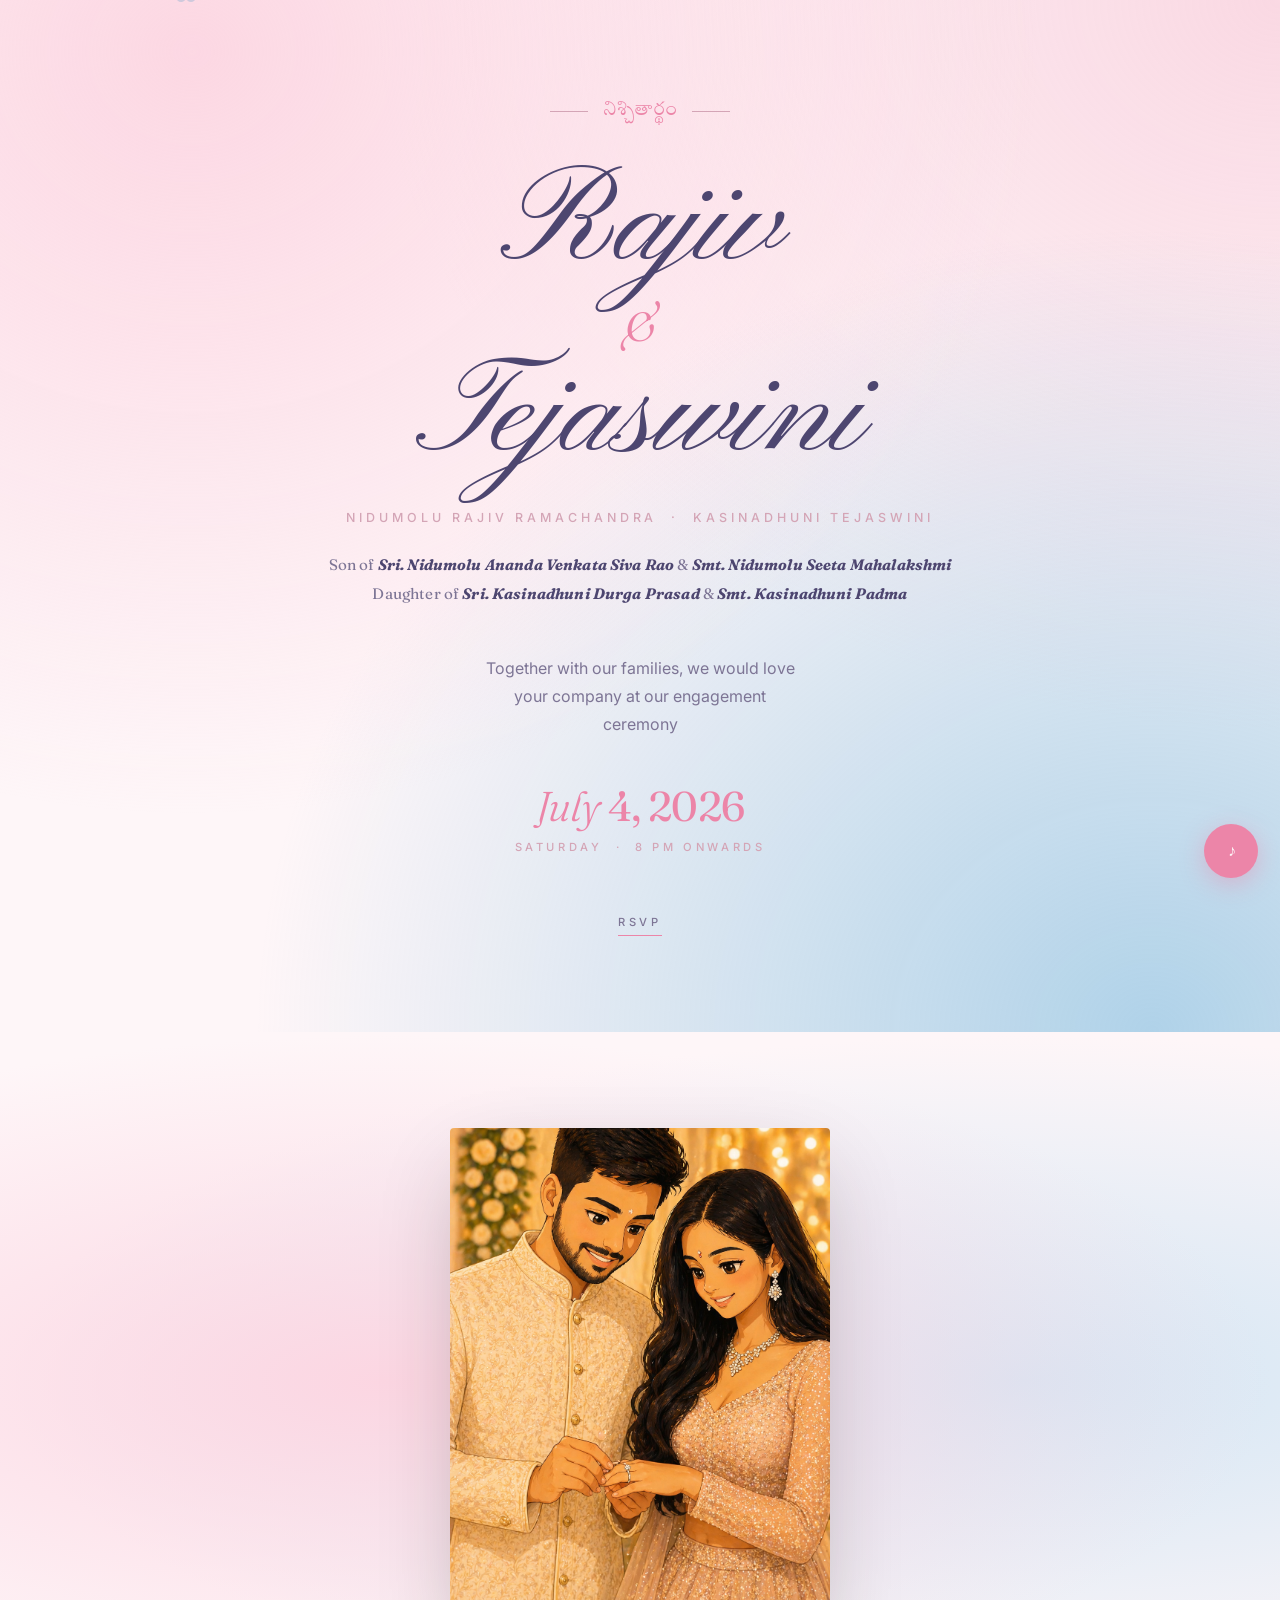
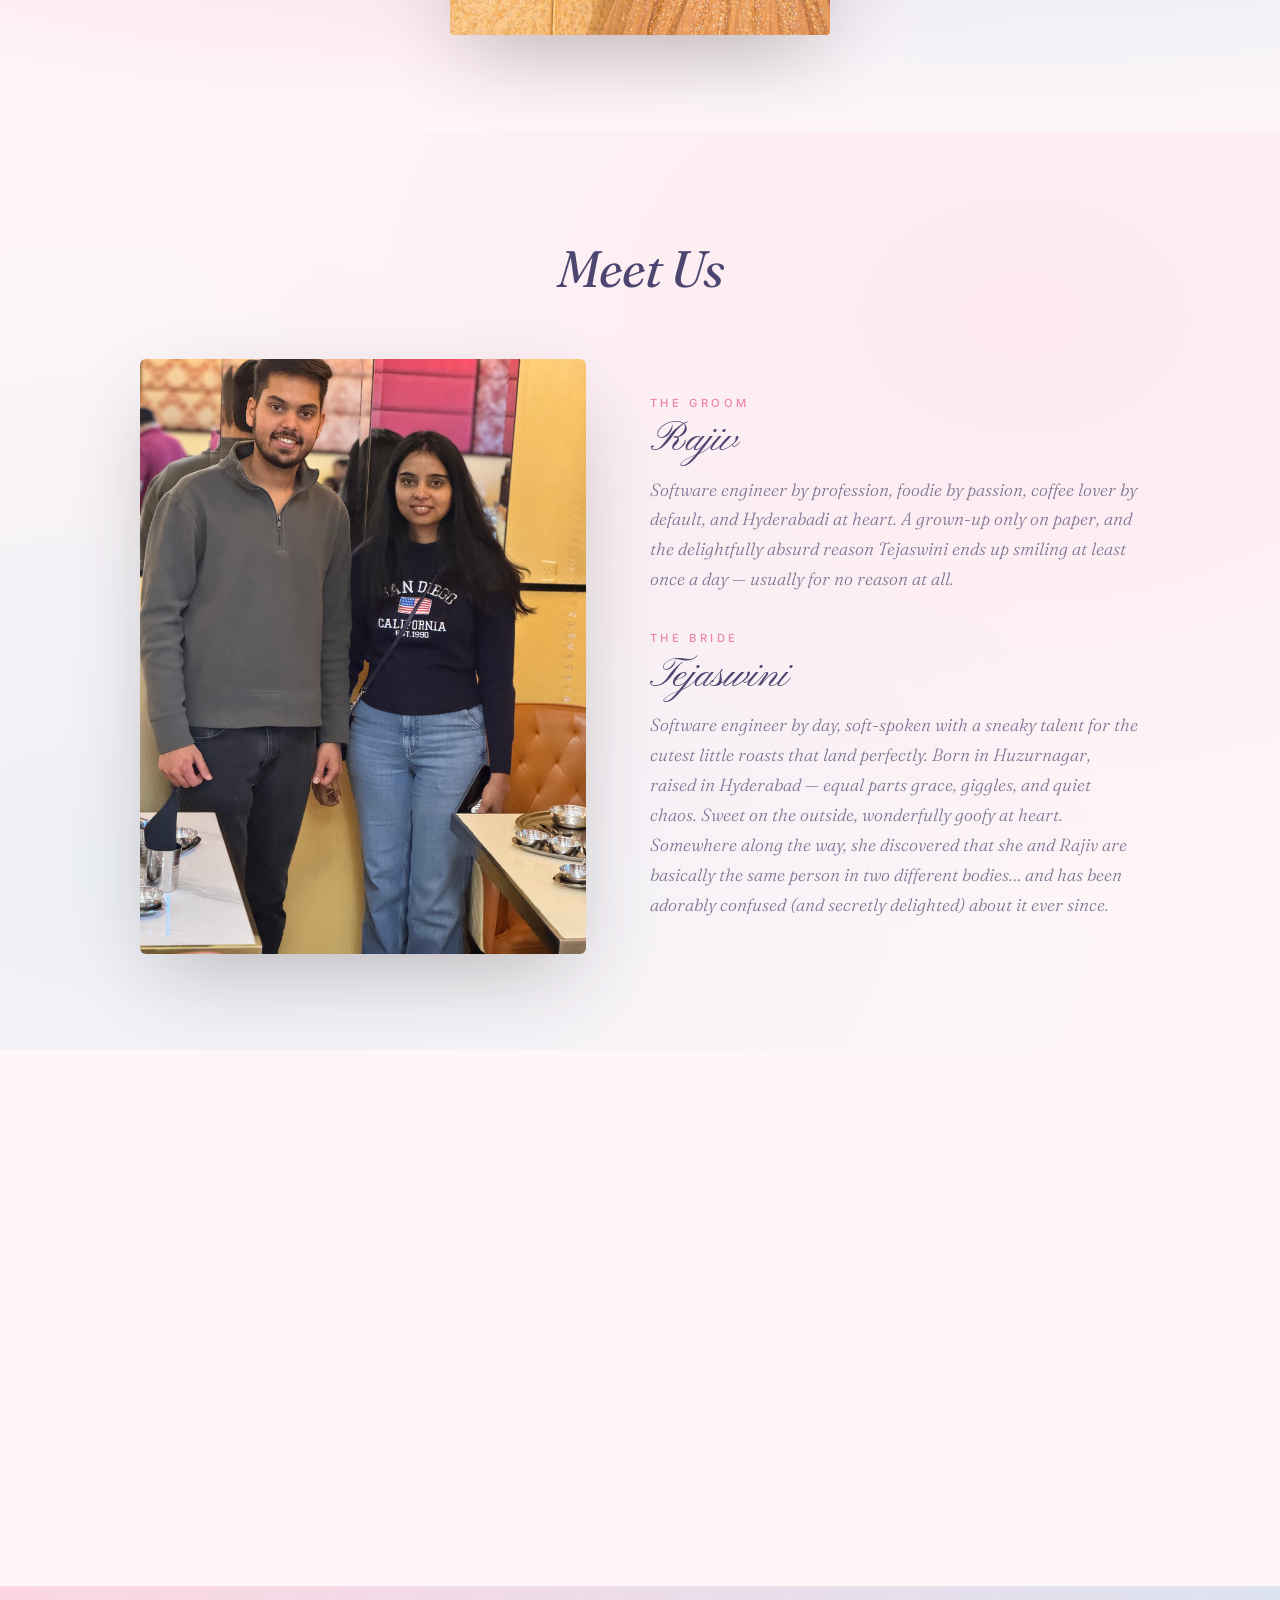
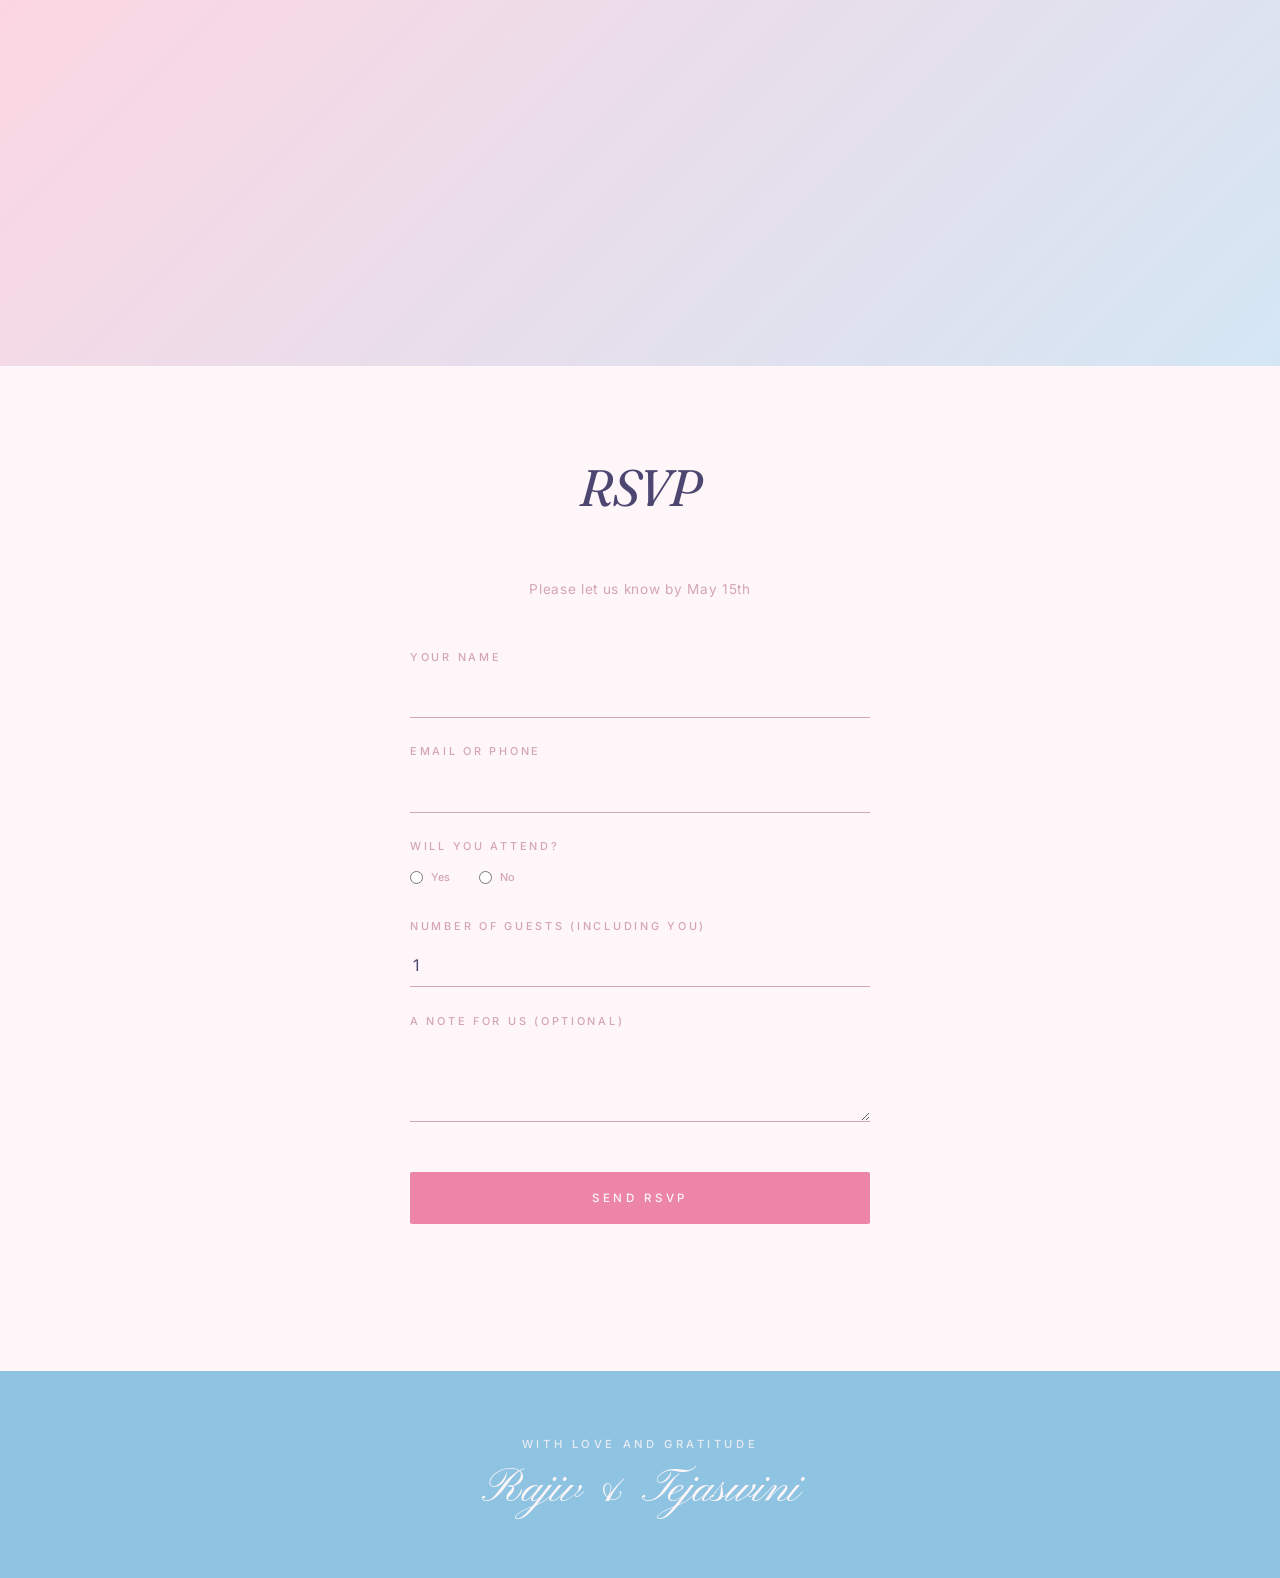
==== commit 1e66c092: "Trim Rajiv bio" ====
--- a/index.html
+++ b/index.html
@@ -51,7 +51,7 @@
         <div class="bio reveal" style="--delay: 0.1s">
           <h3>The Groom</h3>
           <p class="bio-name">Rajiv</p>
-          <p class="bio-text">Software engineer by profession, foodie by passion, coffee lover by default, and Hyderabadi at heart. A connoisseur of flavors with an almost academic devotion to good food, a grown-up only on paper, and the delightfully absurd reason Tejaswini ends up smiling at least once a day &mdash; usually for no reason at all.</p>
+          <p class="bio-text">Software engineer by profession, foodie by passion, coffee lover by default, and Hyderabadi at heart. A grown-up only on paper, and the delightfully absurd reason Tejaswini ends up smiling at least once a day &mdash; usually for no reason at all.</p>
         </div>
         <div class="bio reveal" style="--delay: 0.25s">
           <h3>The Bride</h3>
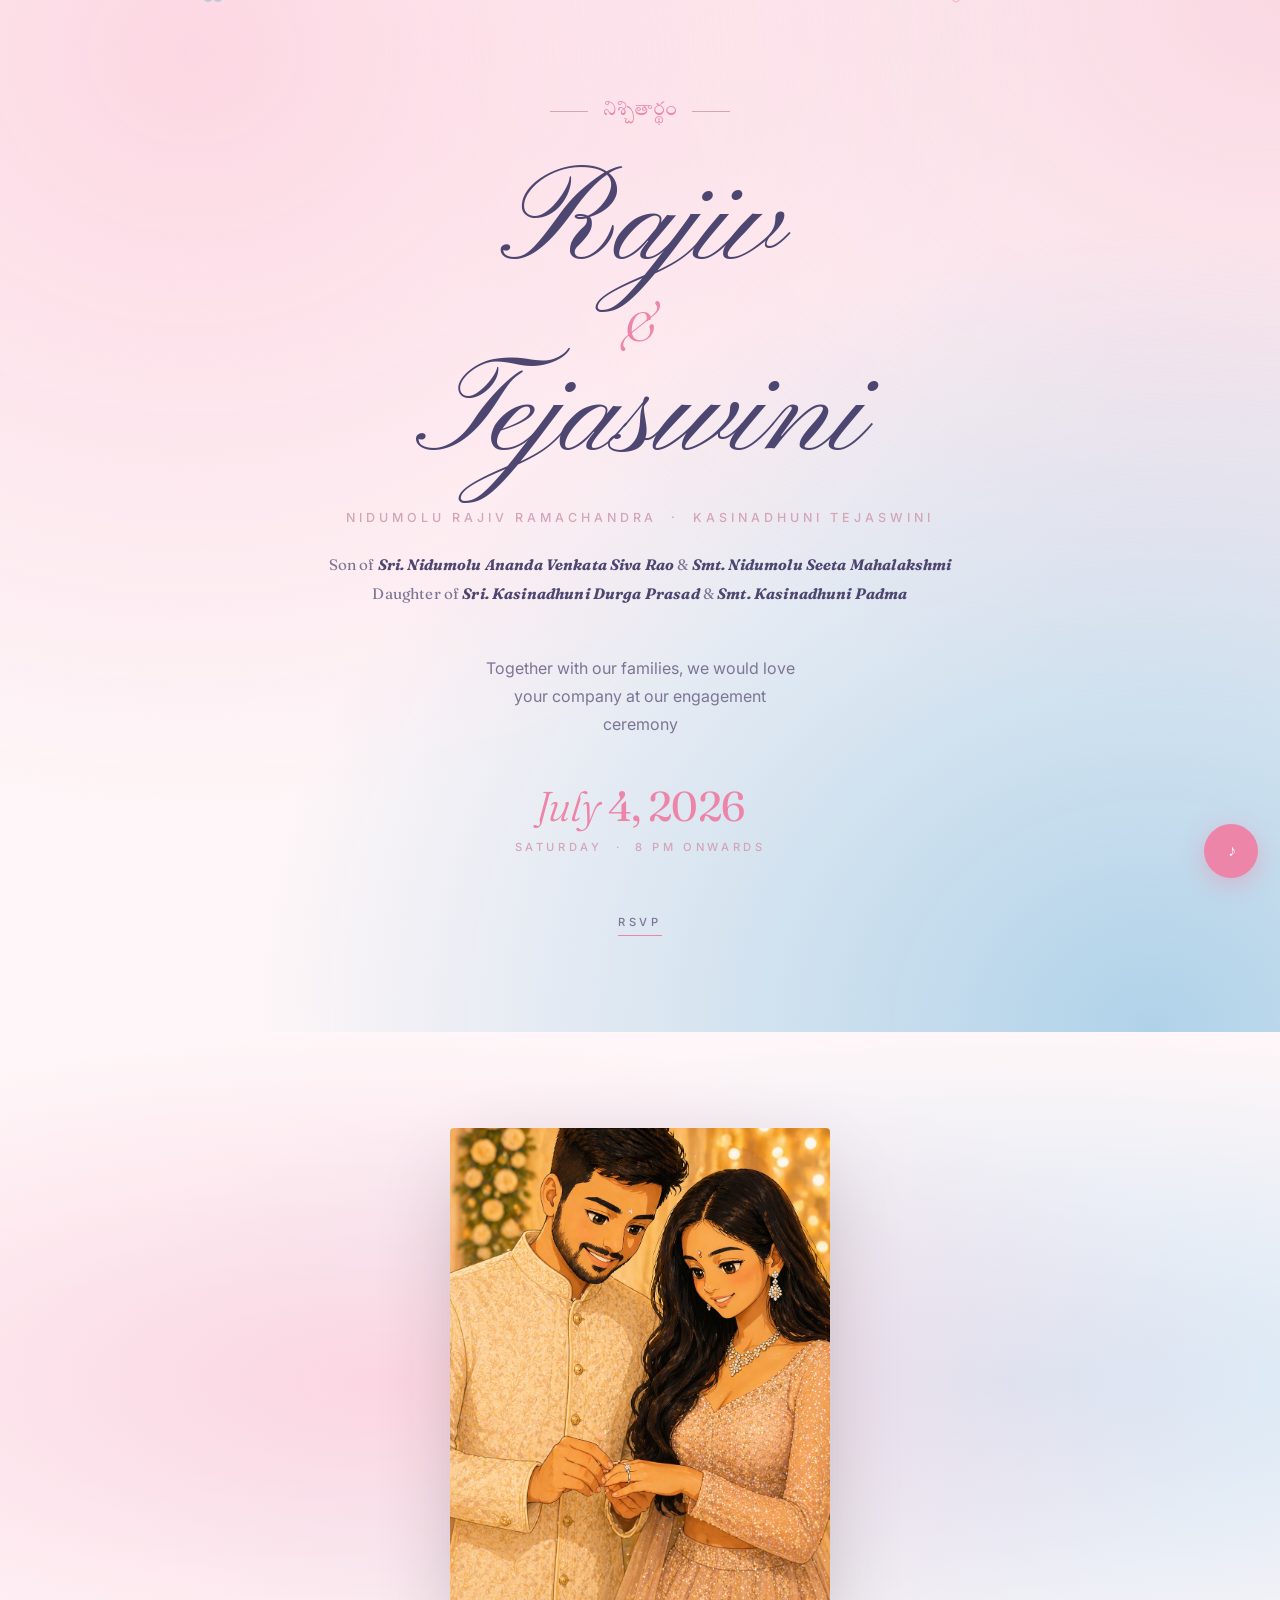
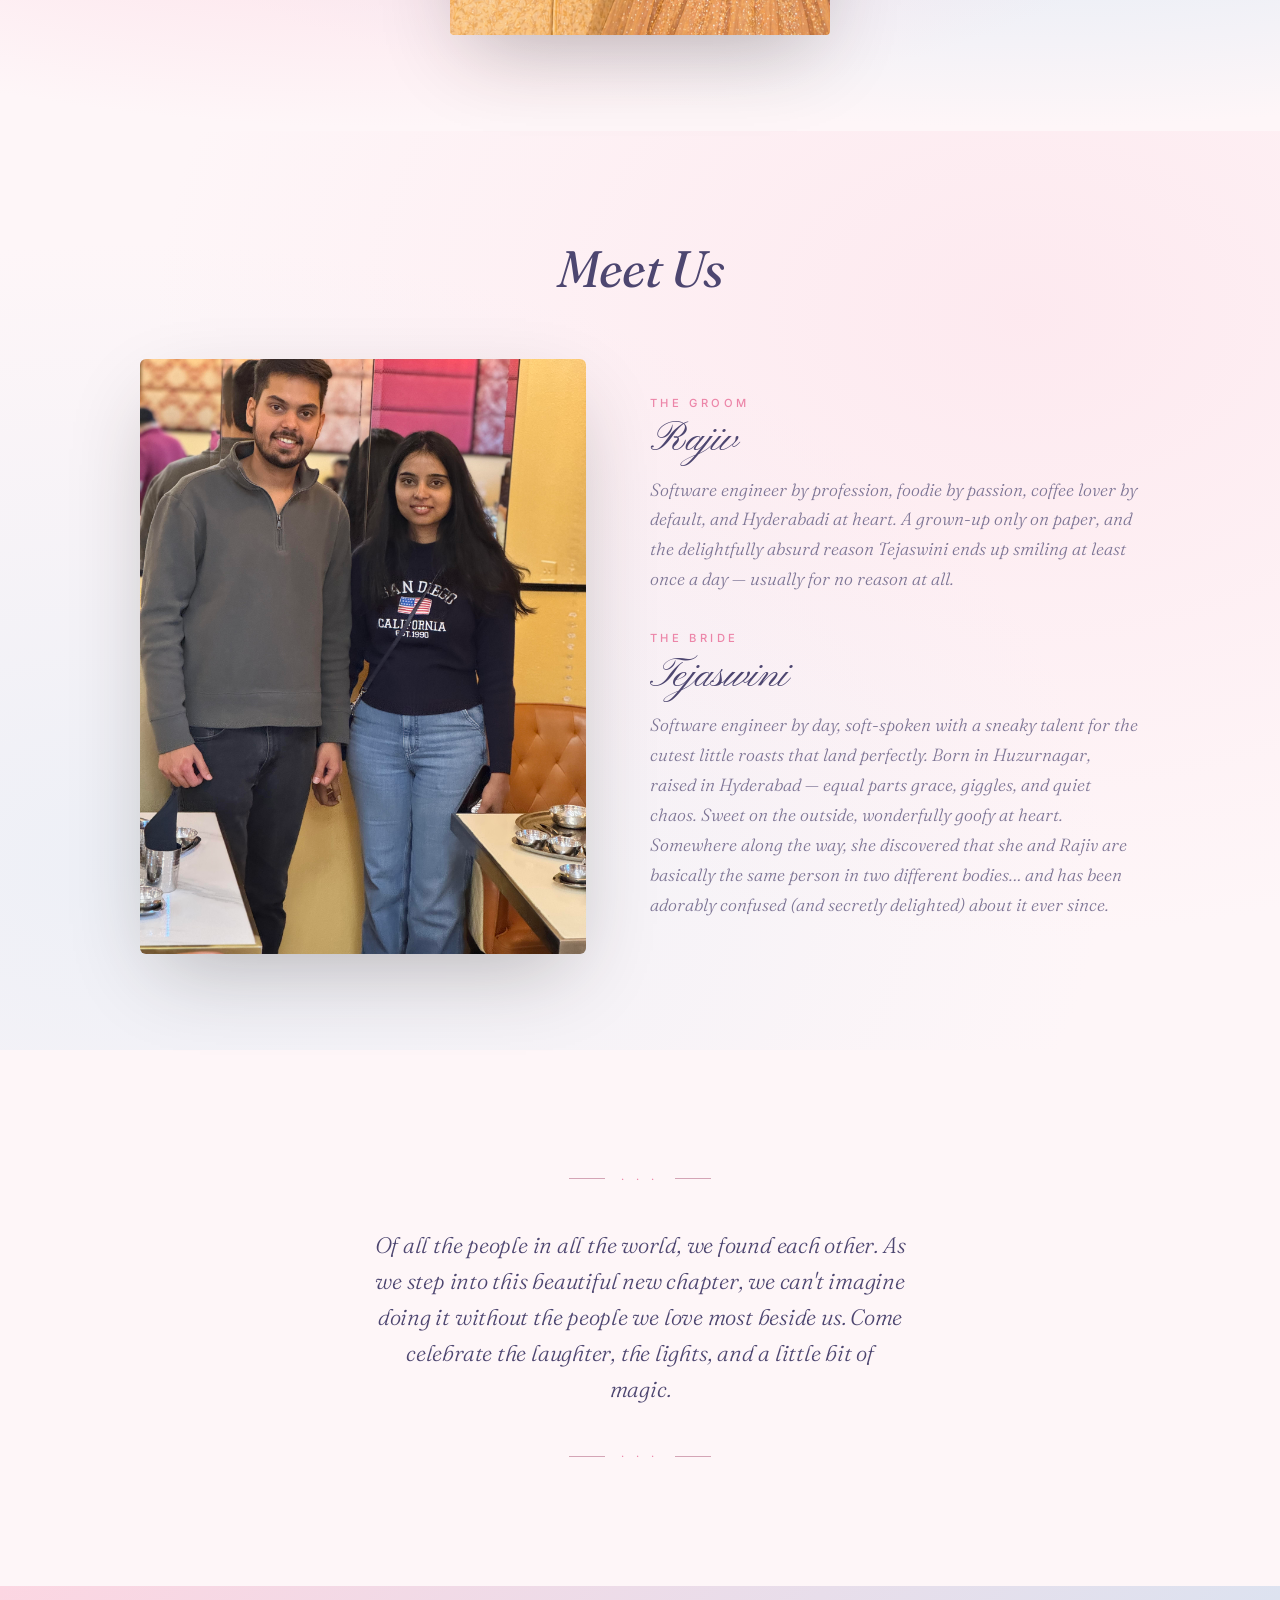
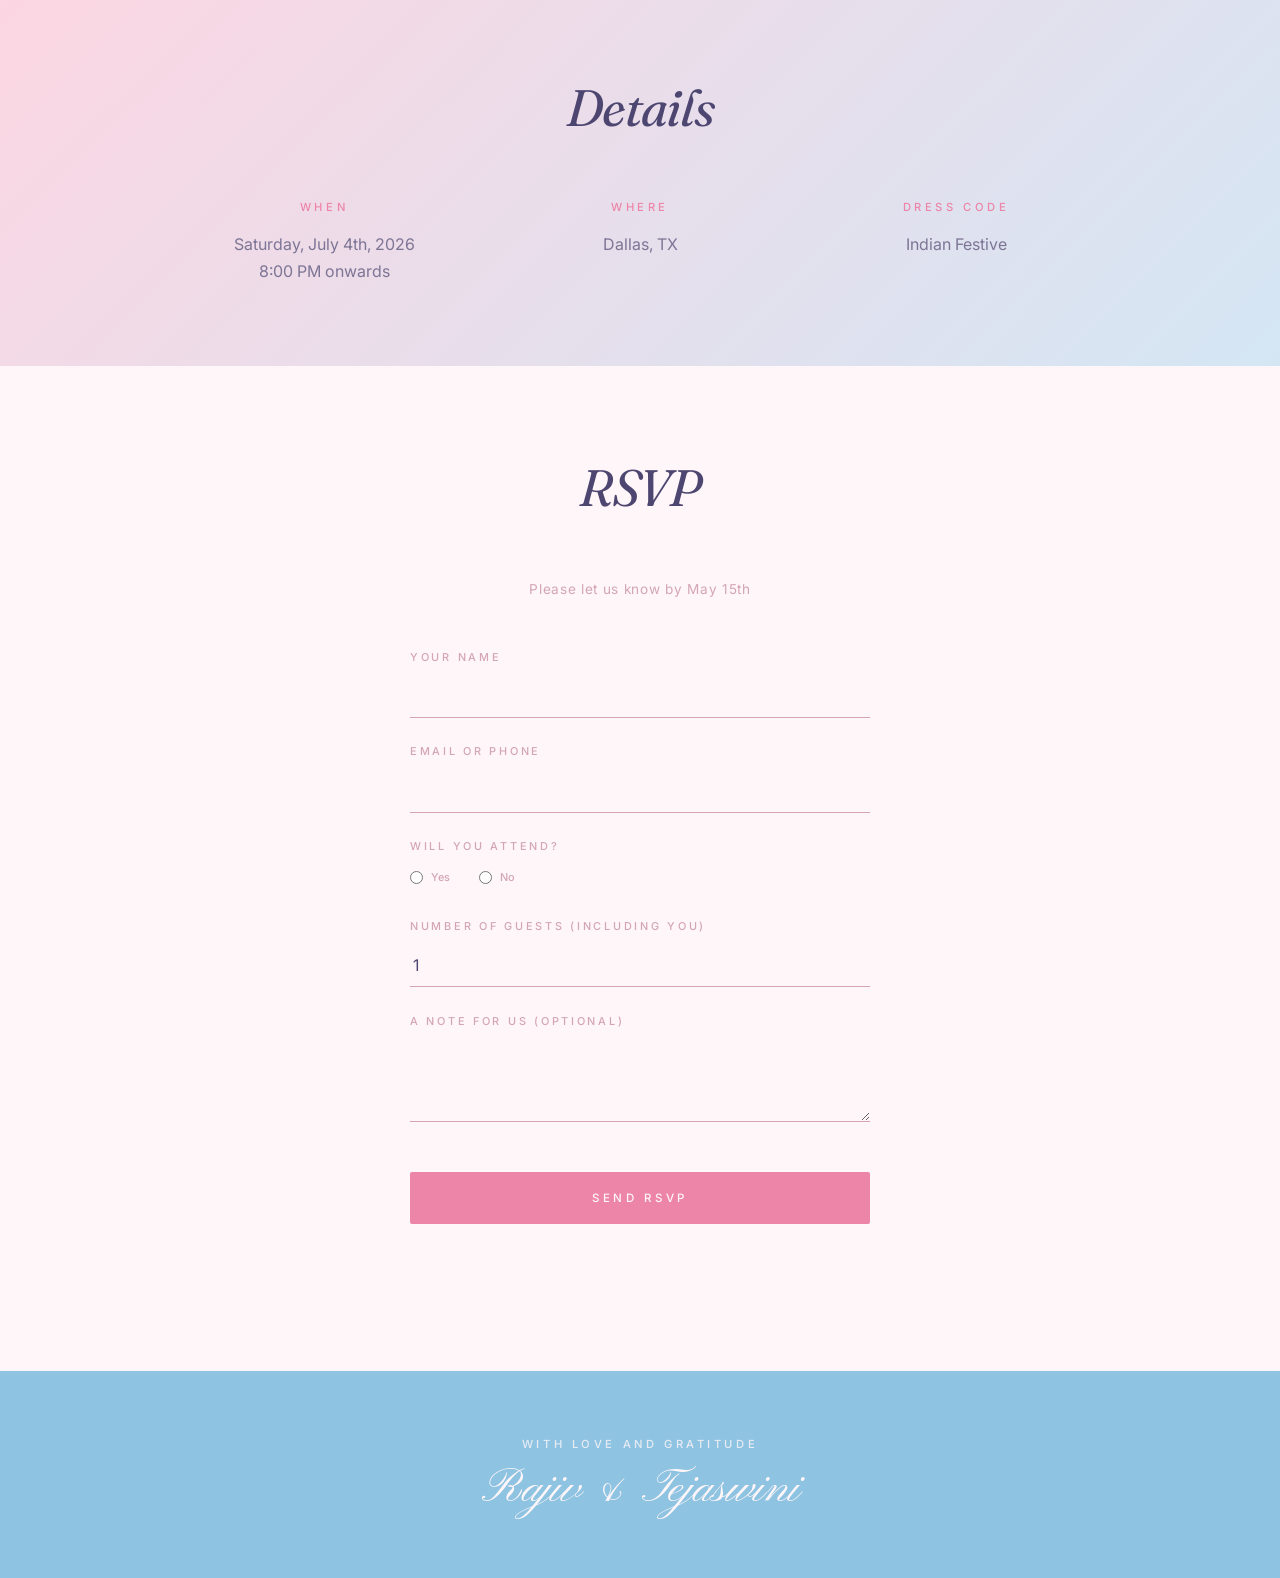
==== commit 3003c266: "Hide exact venue address; show Dallas, TX" ====
--- a/index.html
+++ b/index.html
@@ -77,7 +77,7 @@
       </div>
       <div class="detail reveal" style="--delay: 0.25s">
         <h3>Where</h3>
-        <p>1216 Hill Country Pl<br />Celina, TX 75009</p>
+        <p>Dallas, TX</p>
       </div>
       <div class="detail reveal" style="--delay: 0.4s">
         <h3>Dress Code</h3>
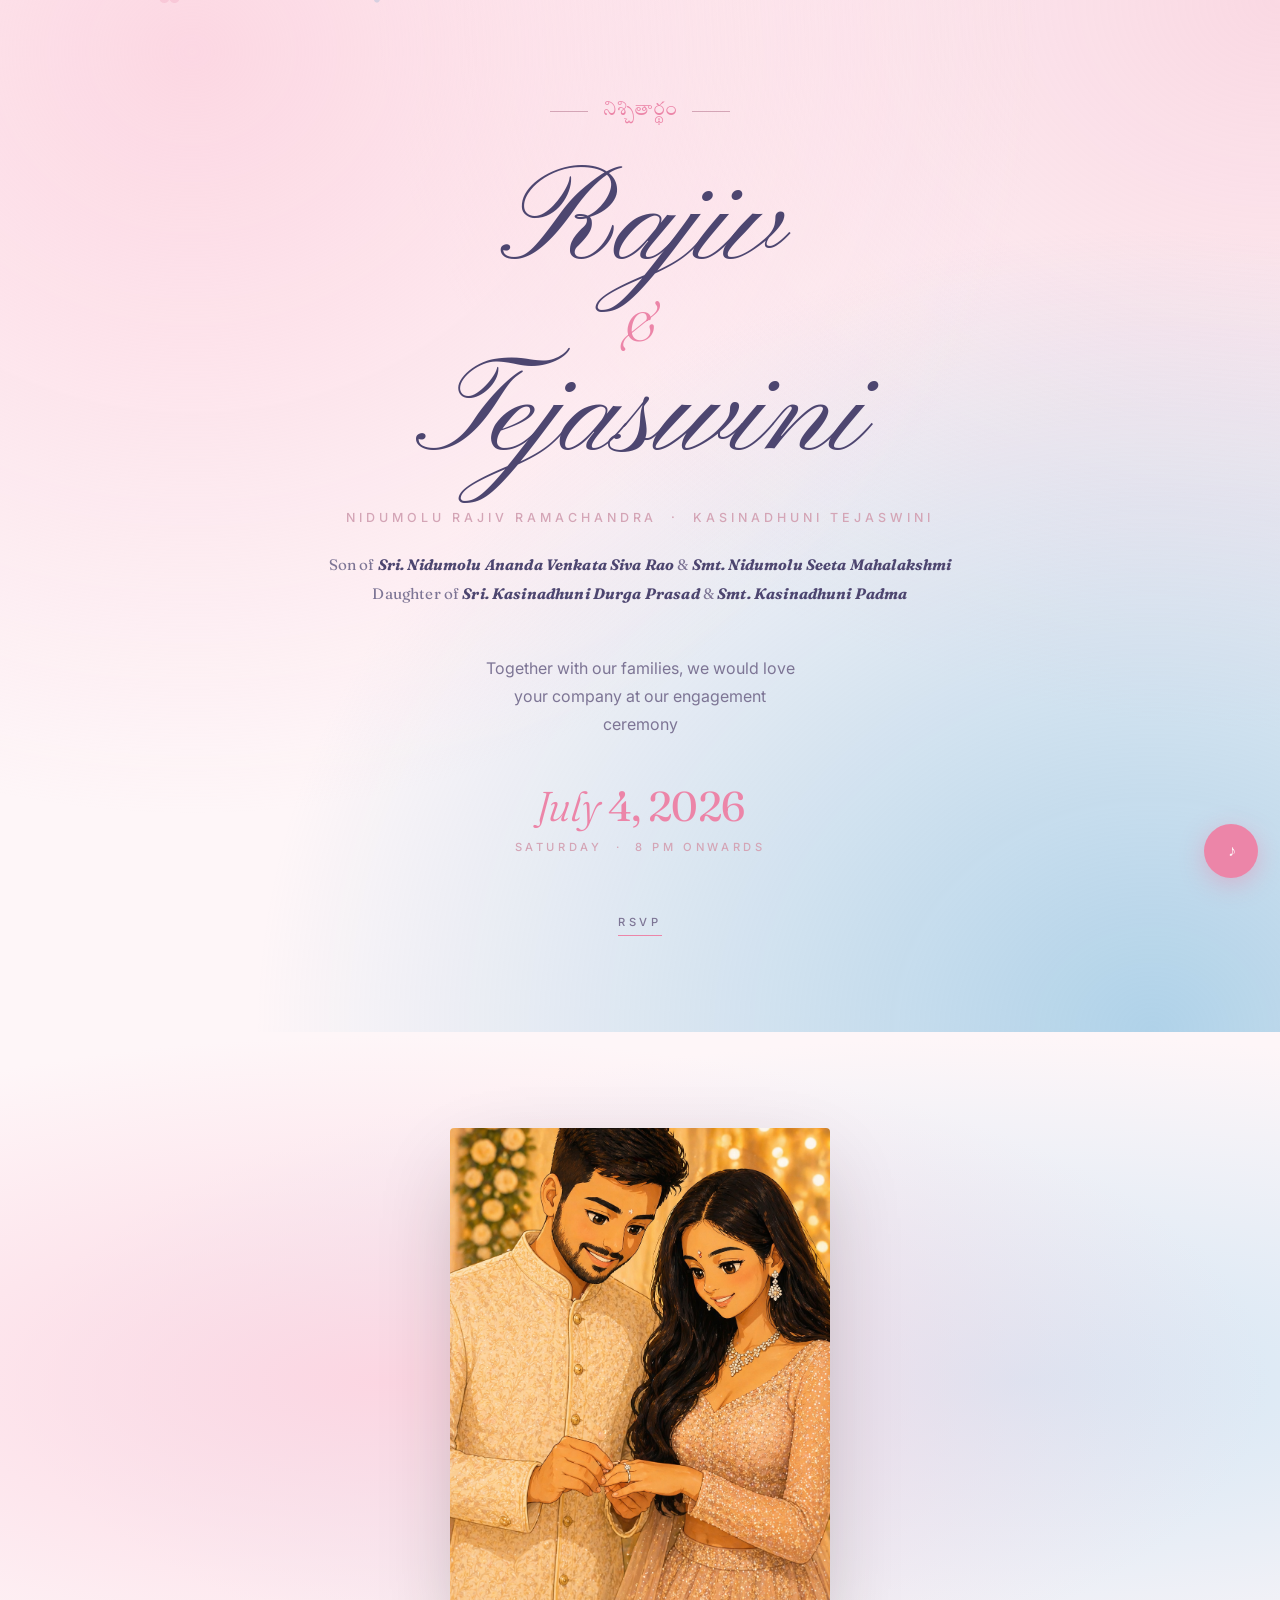
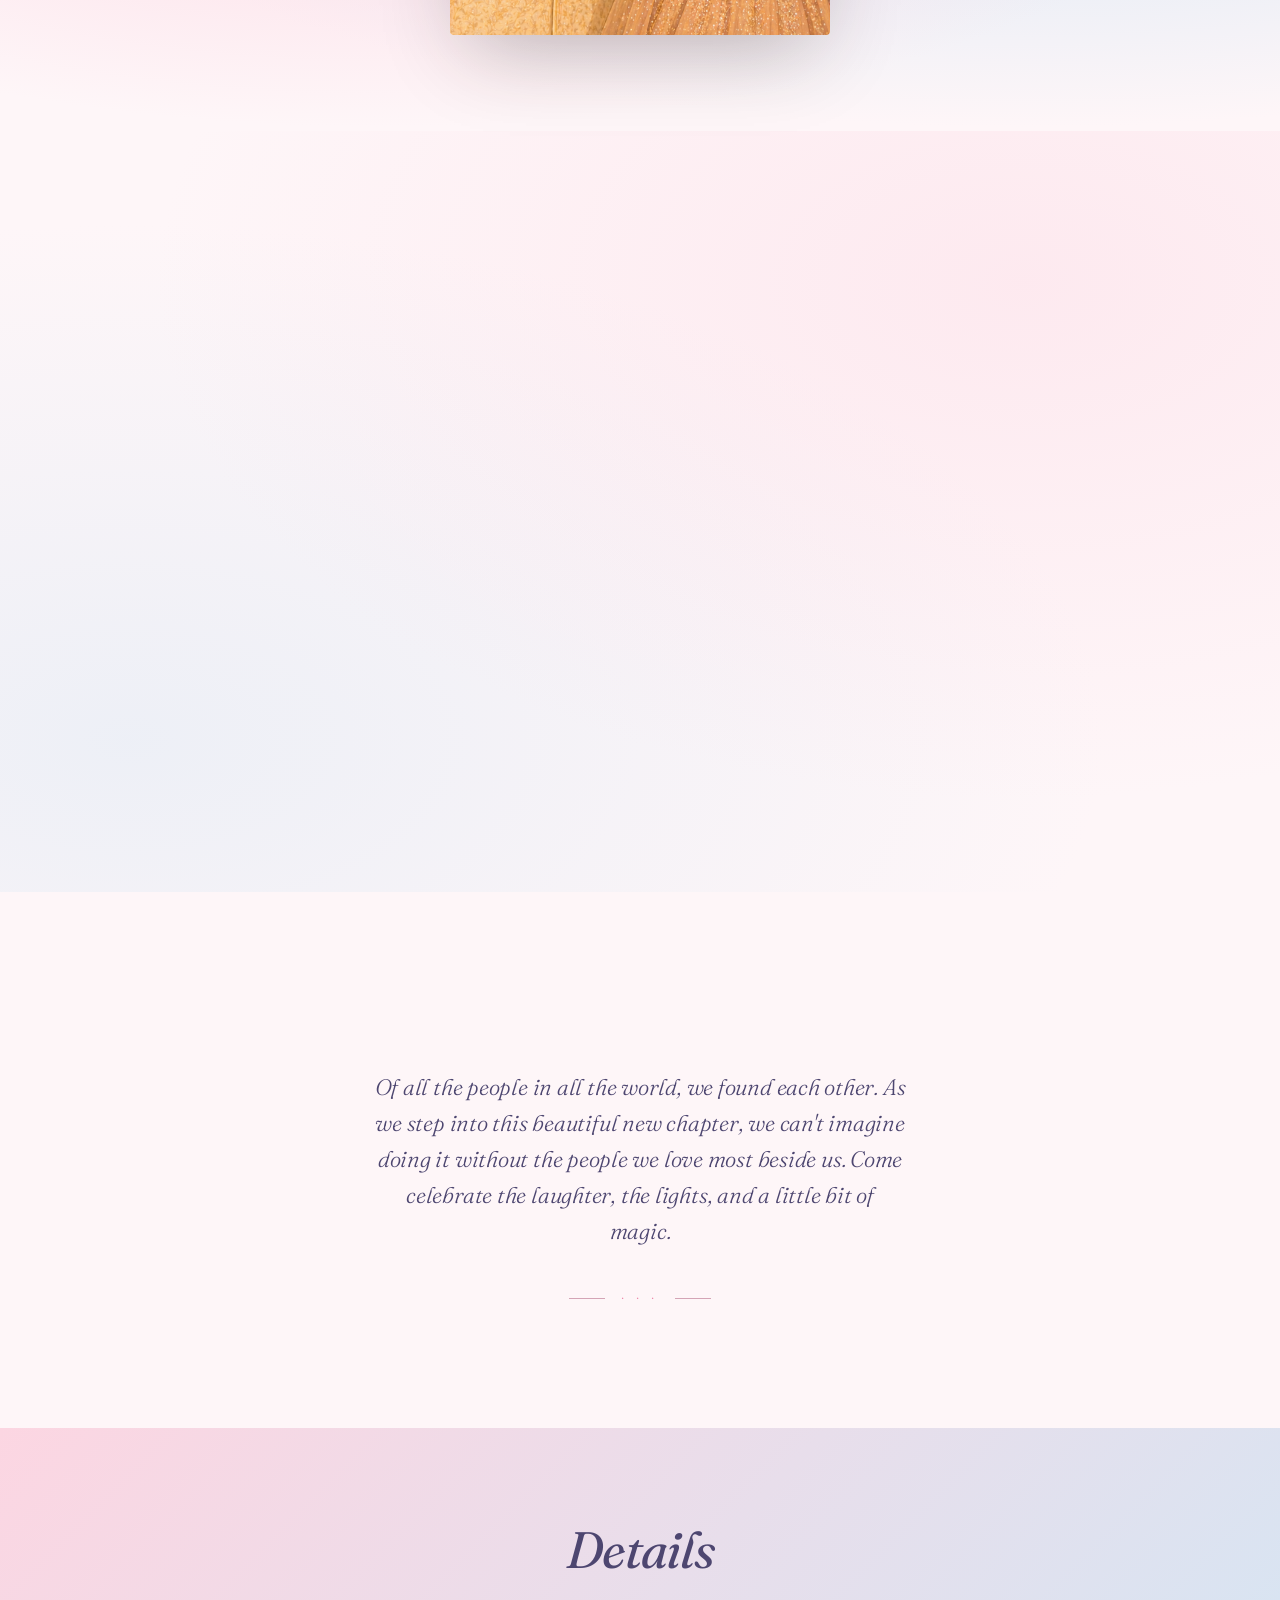
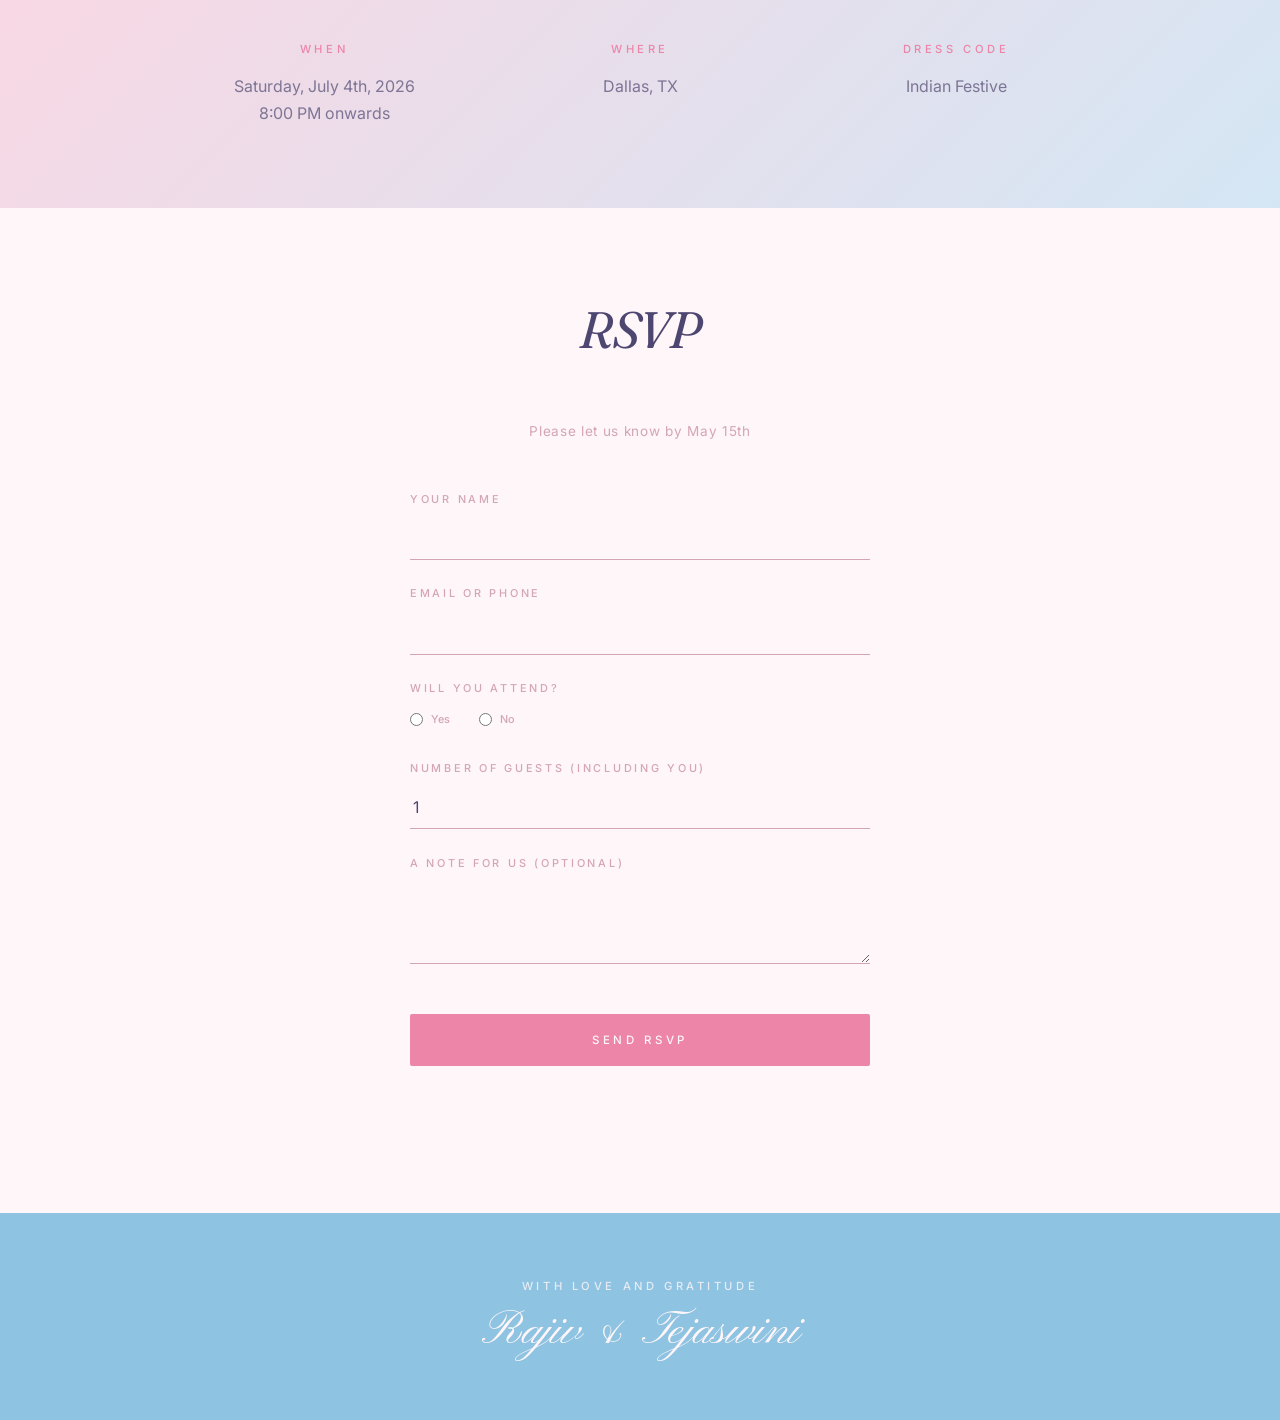
==== commit 8713587d: "Remove couple photo from Meet Us section" ====
--- a/index.html
+++ b/index.html
@@ -44,9 +44,6 @@
   <section class="meet">
     <h2 class="reveal">Meet Us</h2>
     <div class="meet-grid">
-      <div class="meet-photo reveal">
-        <img src="teju-rajiv.jpg" alt="Rajiv and Tejaswini" />
-      </div>
       <div class="meet-bios">
         <div class="bio reveal" style="--delay: 0.1s">
           <h3>The Groom</h3>
--- a/styles.css
+++ b/styles.css
@@ -227,12 +227,8 @@
   text-align: center;
 }
 .meet-grid {
-  display: grid;
-  grid-template-columns: 1fr 1.1fr;
-  gap: 4rem;
-  max-width: 1000px;
+  max-width: 720px;
   margin: 0 auto;
-  align-items: center;
 }
 .meet-photo {
   border-radius: 6px;
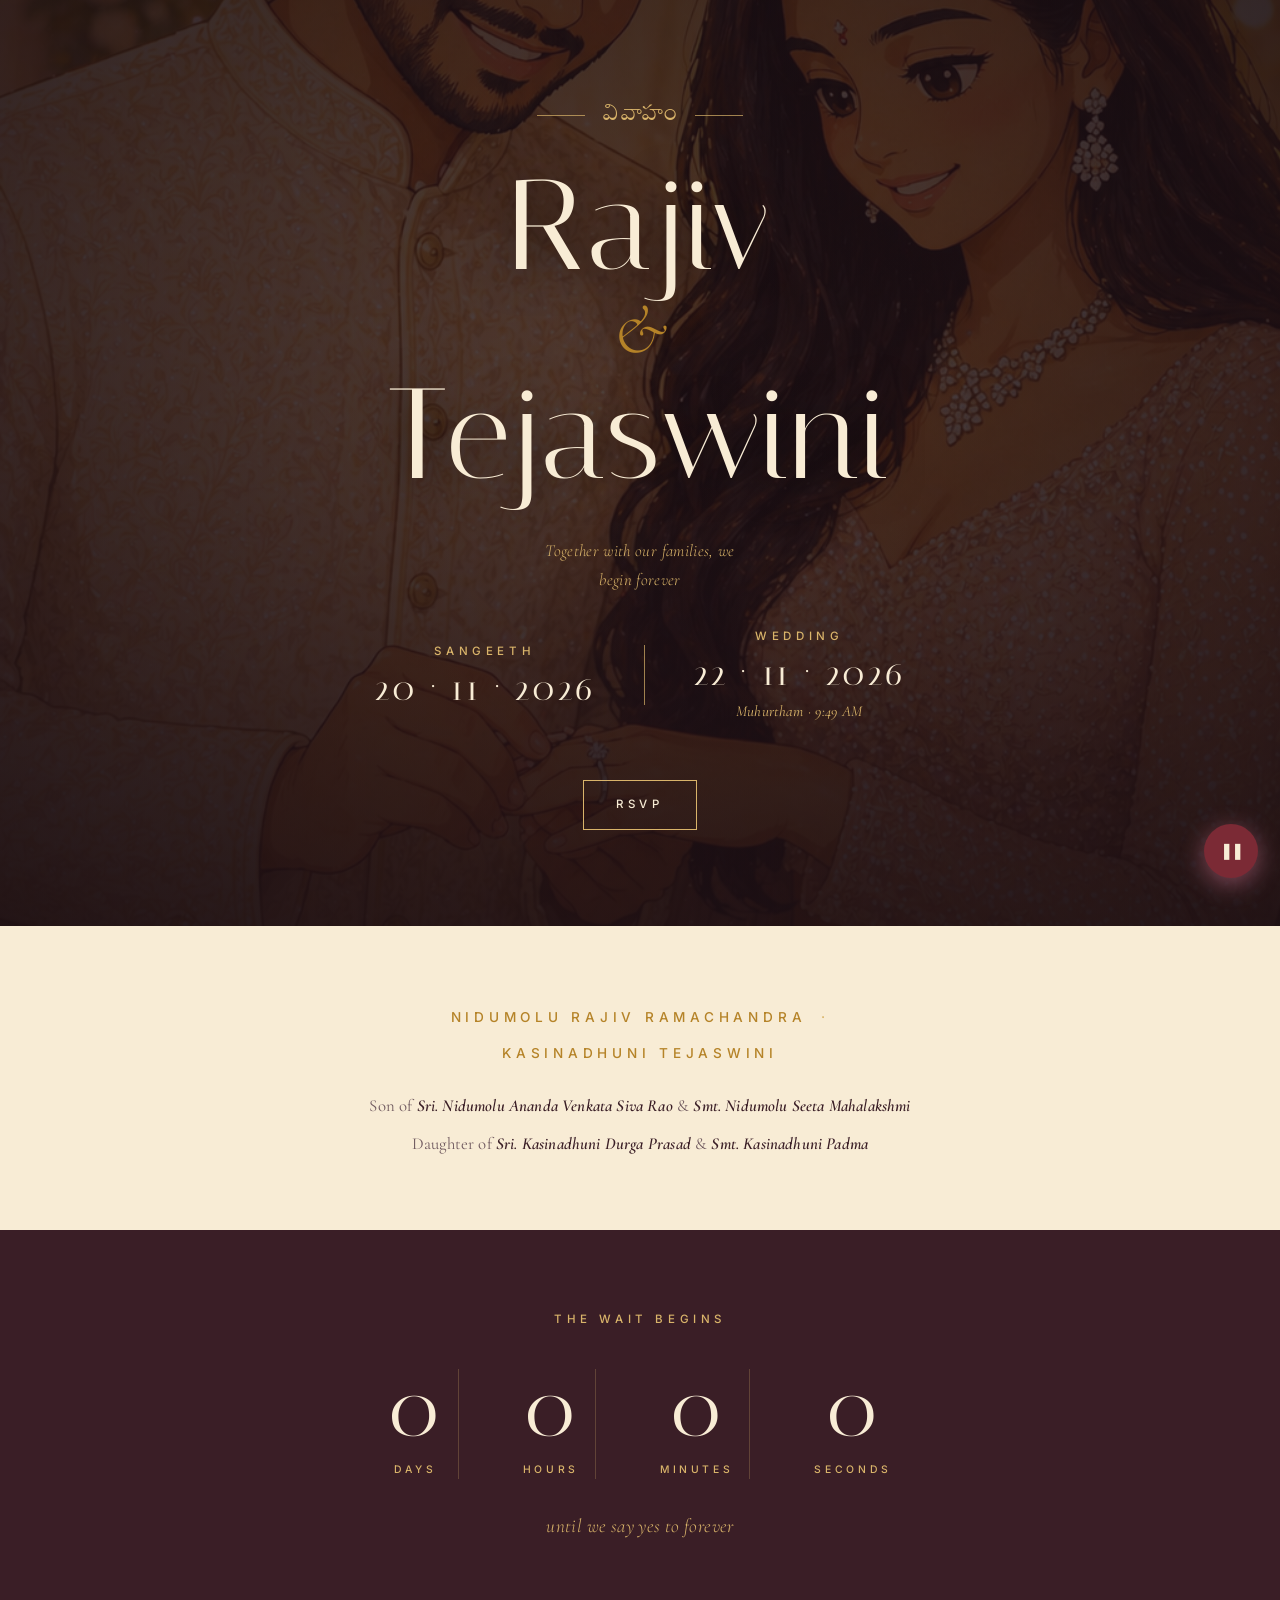
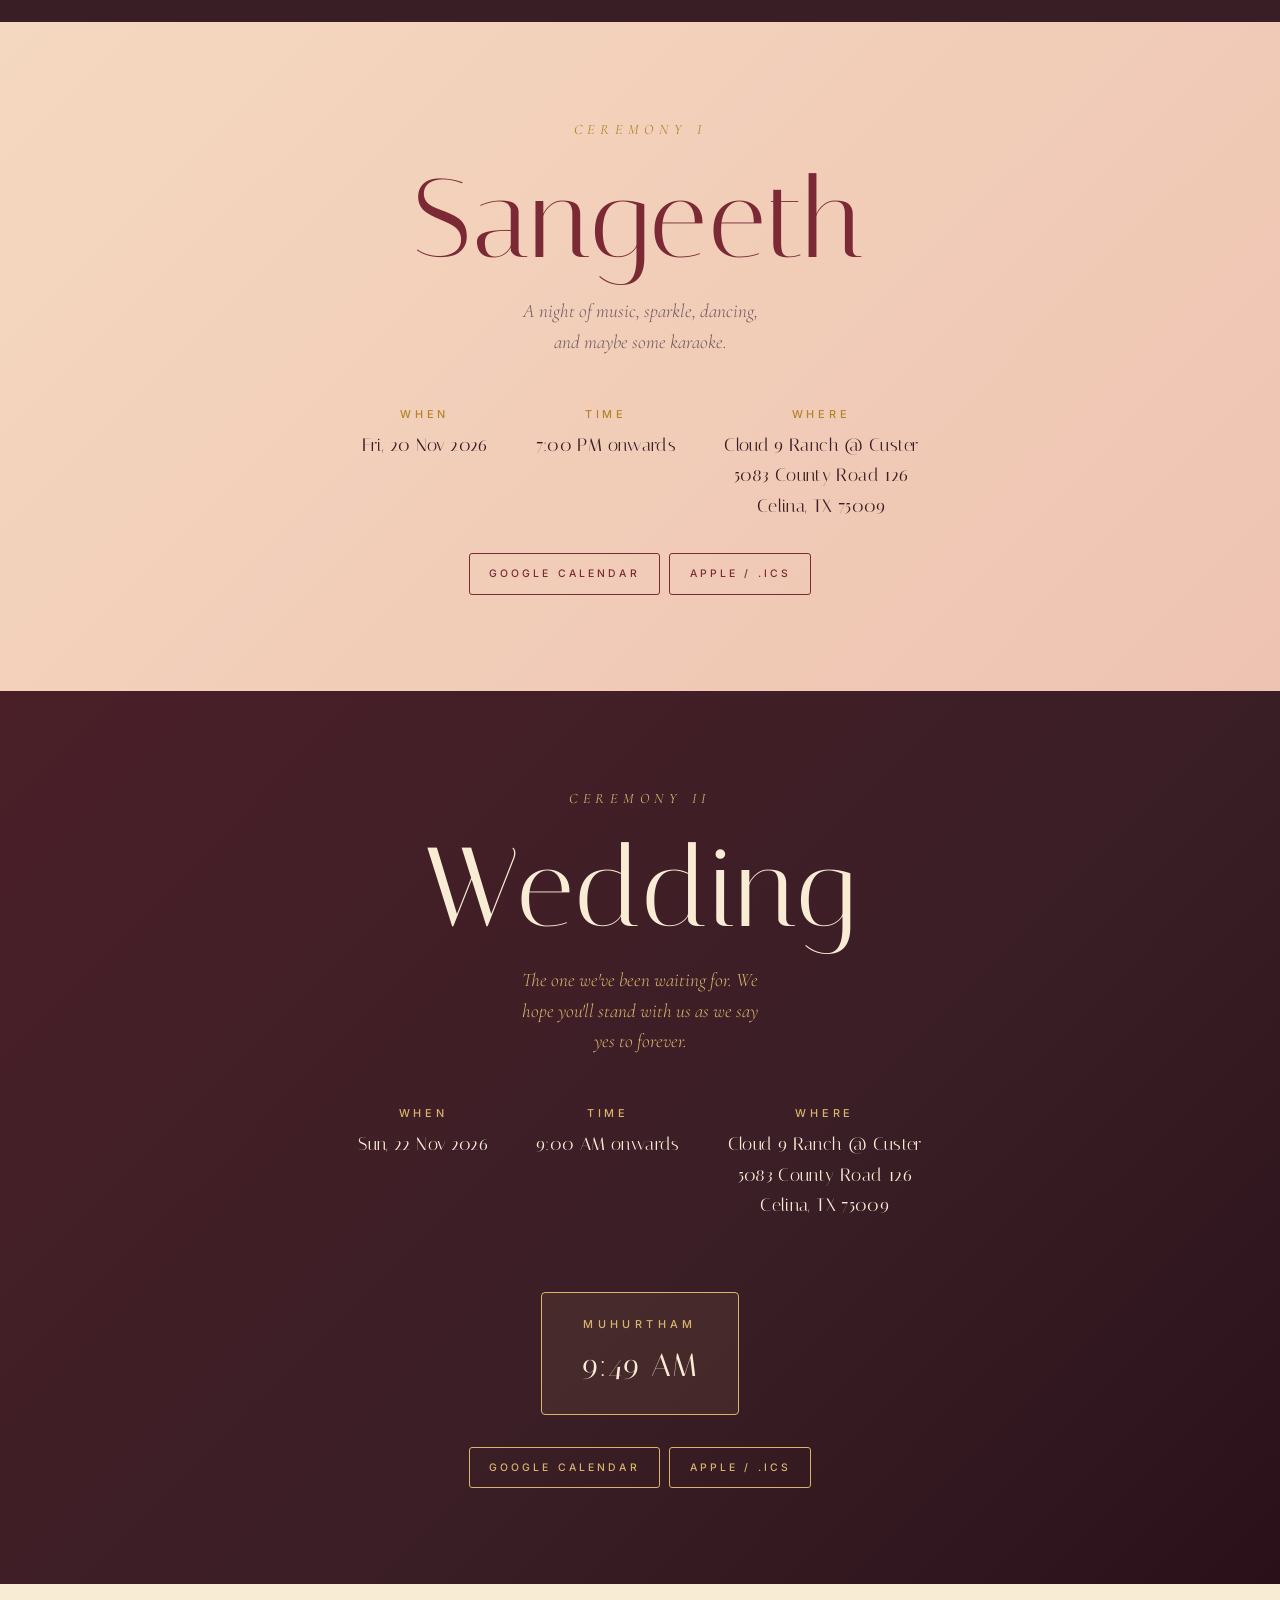
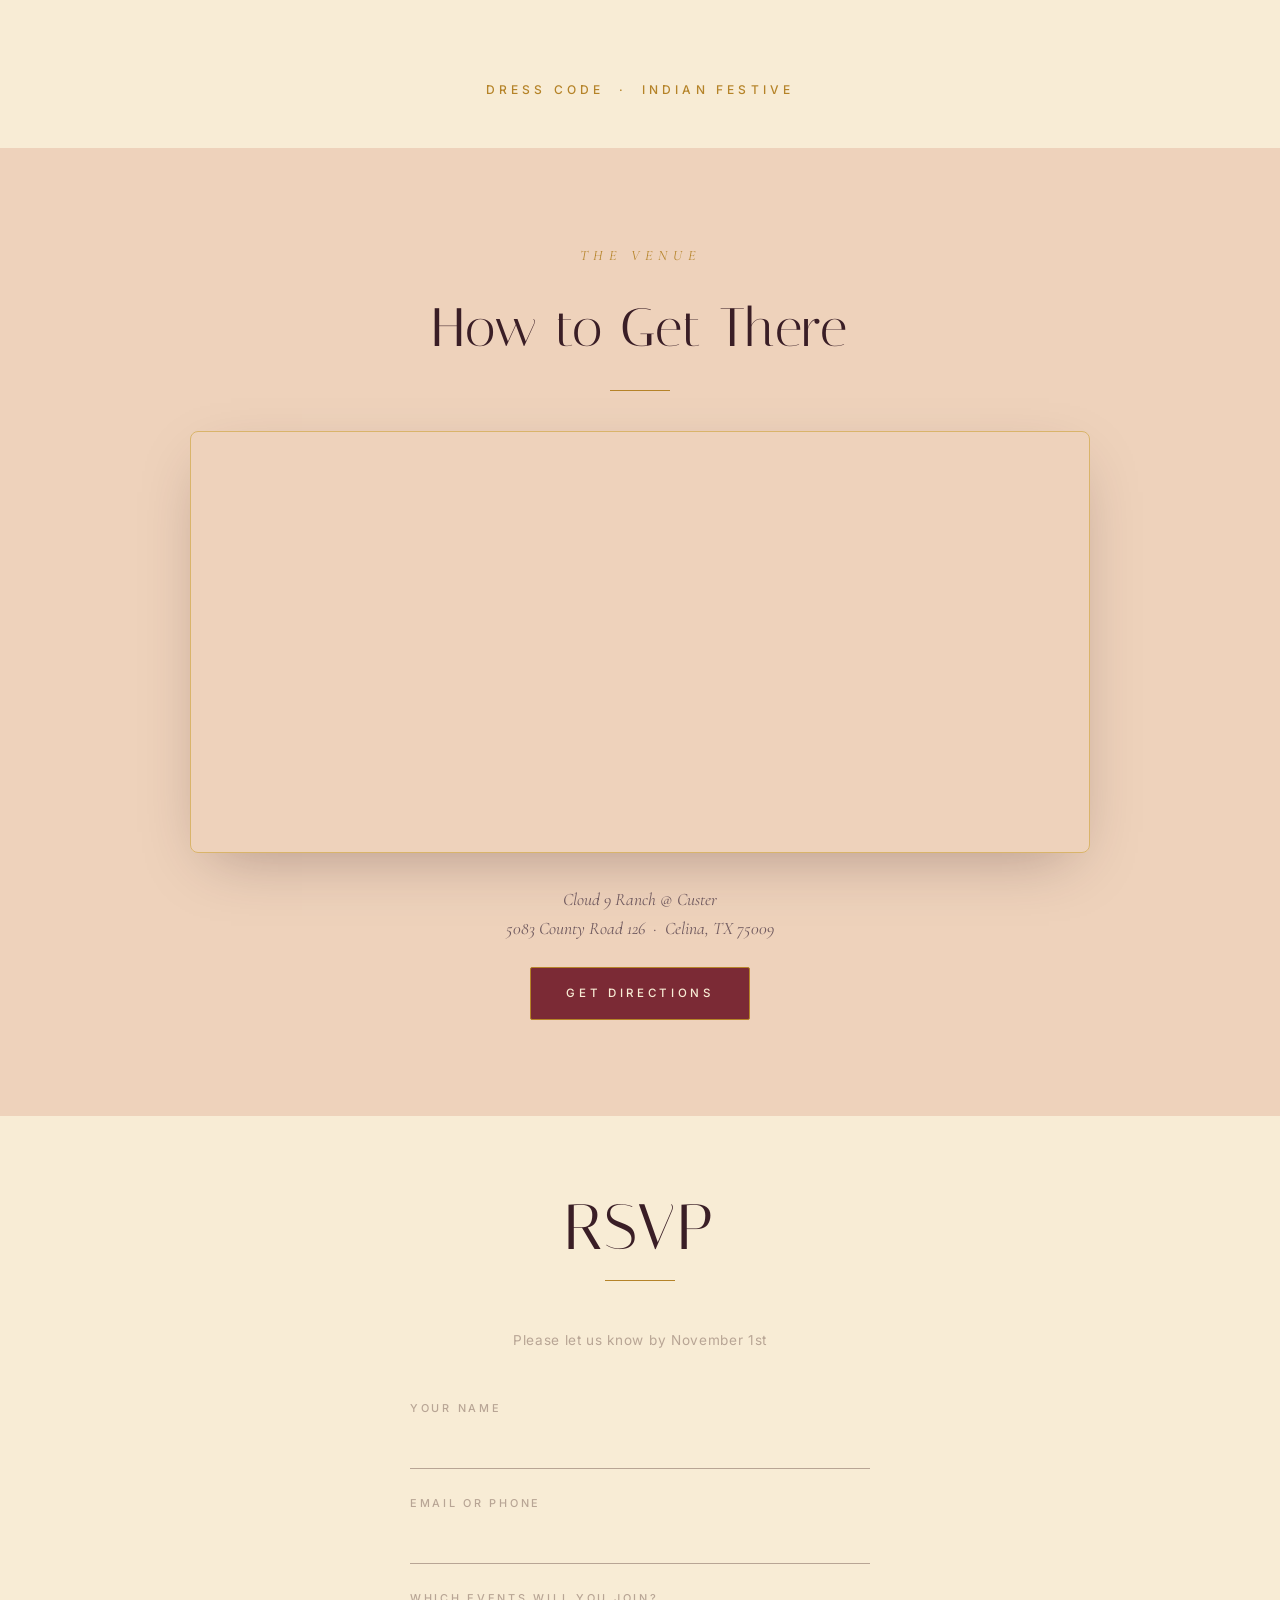
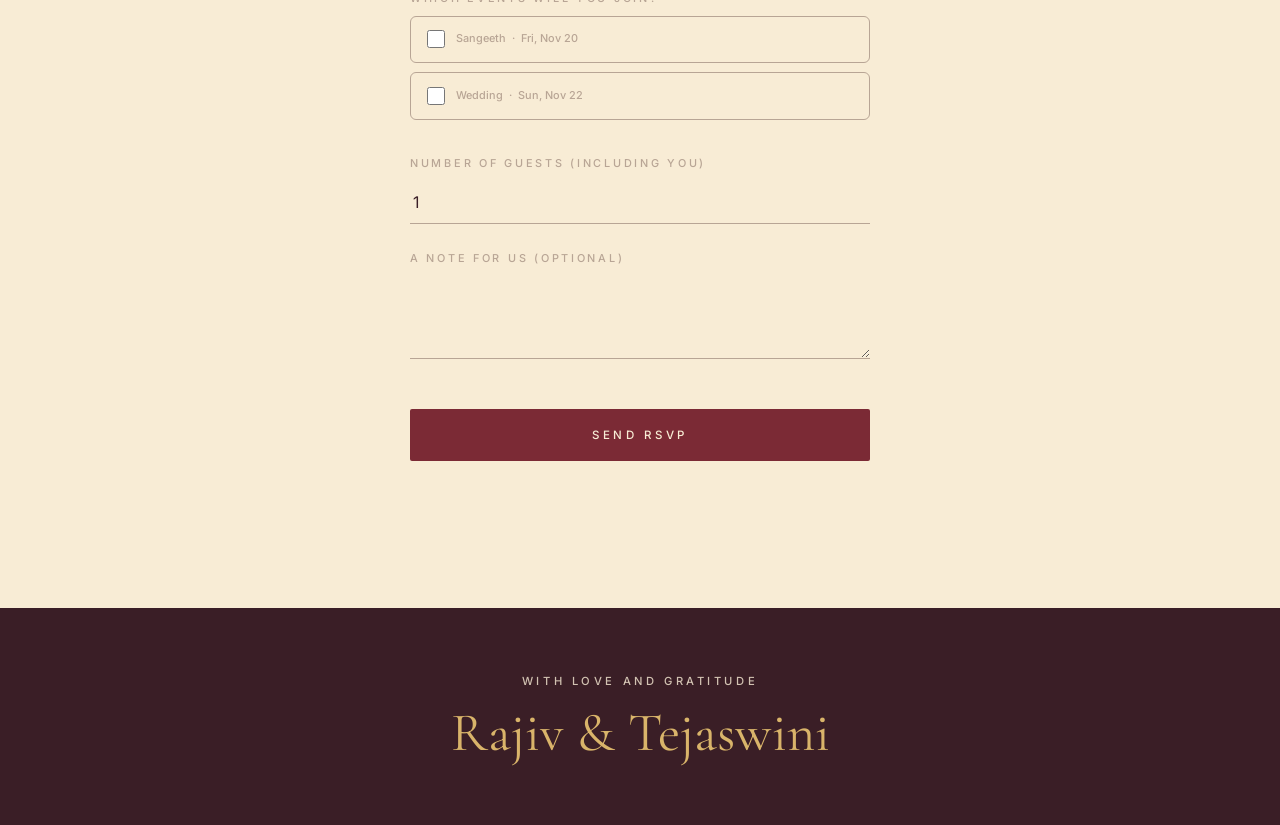
==== commit ad8380a8: "Wedding relaunch: new content, palette, layout, media" ====
--- a/index.html
+++ b/index.html
@@ -3,89 +3,132 @@
 <head>
   <meta charset="UTF-8" />
   <meta name="viewport" content="width=device-width, initial-scale=1.0" />
-  <title>Rajiv &amp; Tejaswini · Engagement</title>
-  <meta name="description" content="Join us for our engagement on July 4th, 2026" />
+  <title>Rajiv &amp; Tejaswini · Wedding</title>
+  <meta name="description" content="Join us for our wedding on November 22, 2026" />
   <link rel="preconnect" href="https://fonts.googleapis.com" />
   <link rel="preconnect" href="https://fonts.gstatic.com" crossorigin />
-  <link href="https://fonts.googleapis.com/css2?family=Fraunces:ital,opsz,wght@0,9..144,300..500;1,9..144,300..500&family=Inter:wght@400;500&family=Pinyon+Script&family=Tiro+Telugu&display=swap" rel="stylesheet" />
+  <link href="https://fonts.googleapis.com/css2?family=Cormorant+Garamond:ital,wght@0,300;0,400;0,500;0,600;1,300;1,400;1,500&family=Italiana&family=Inter:wght@400;500&family=Tiro+Telugu&display=swap" rel="stylesheet" />
   <link rel="stylesheet" href="styles.css" />
 </head>
 <body>
-  <div class="petals" aria-hidden="true"></div>
-
   <header class="hero">
-    <p class="hero-mark"><span class="telugu">నిశ్చితార్థం</span></p>
-    <h1 class="names">
-      <span>Rajiv</span>
-      <span class="amp">&amp;</span>
-      <span>Tejaswini</span>
-    </h1>
-    <p class="full-names">Nidumolu Rajiv Ramachandra &nbsp;·&nbsp; Kasinadhuni Tejaswini</p>
-    <div class="parents">
-      <p>Son of <em>Sri. Nidumolu Ananda Venkata Siva Rao</em> &amp; <em>Smt. Nidumolu Seeta Mahalakshmi</em></p>
-      <p>Daughter of <em>Sri. Kasinadhuni Durga Prasad</em> &amp; <em>Smt. Kasinadhuni Padma</em></p>
+    <video class="hero-bg" autoplay loop muted playsinline preload="auto" poster="couple.png">
+      <source src="wedding.mp4" type="video/mp4" />
+    </video>
+    <div class="hero-overlay"></div>
+    <div class="hero-content">
+      <p class="hero-mark"><span class="telugu">వివాహం</span></p>
+      <h1 class="names">
+        <span>Rajiv</span>
+        <span class="amp">&amp;</span>
+        <span>Tejaswini</span>
+      </h1>
+      <p class="invitation">Together with our families, we begin forever</p>
+      <div class="hero-dates">
+        <div class="hero-date">
+          <p class="date-eyebrow">Sangeeth</p>
+          <p class="date-value">20 · 11 · 2026</p>
+        </div>
+        <div class="hero-divider"></div>
+        <div class="hero-date">
+          <p class="date-eyebrow">Wedding</p>
+          <p class="date-value">22 · 11 · 2026</p>
+          <p class="muhurtham-note">Muhurtham · 9:49 AM</p>
+        </div>
+      </div>
+      <a class="scroll-cue" href="#rsvp">RSVP</a>
     </div>
-    <p class="invitation">Together with our families, we would love your company at our engagement ceremony</p>
-    <div class="date-block">
-      <p class="date-line"><em>July</em> 4, 2026</p>
-      <span class="day-name">Saturday &nbsp;·&nbsp; 8 PM onwards</span>
-    </div>
-    <a class="scroll-cue" href="#rsvp">RSVP</a>
   </header>
 
-  <section class="photo">
-    <div class="photo-frame reveal">
-      <video autoplay loop muted playsinline preload="auto" poster="couple.png">
-        <source src="engagement.mov" type="video/mp4" />
-      </video>
-    </div>
-  </section>
-
-  <section class="meet">
-    <h2 class="reveal">Meet Us</h2>
-    <div class="meet-grid">
-      <div class="meet-bios">
-        <div class="bio reveal" style="--delay: 0.1s">
-          <h3>The Groom</h3>
-          <p class="bio-name">Rajiv</p>
-          <p class="bio-text">Software engineer by profession, foodie by passion, coffee lover by default, and Hyderabadi at heart. A grown-up only on paper, and the delightfully absurd reason Tejaswini ends up smiling at least once a day &mdash; usually for no reason at all.</p>
-        </div>
-        <div class="bio reveal" style="--delay: 0.25s">
-          <h3>The Bride</h3>
-          <p class="bio-name">Tejaswini</p>
-          <p class="bio-text">Software engineer by day, soft-spoken with a sneaky talent for the cutest little roasts that land perfectly. Born in Huzurnagar, raised in Hyderabad &mdash; equal parts grace, giggles, and quiet chaos. Sweet on the outside, wonderfully goofy at heart. Somewhere along the way, she discovered that she and Rajiv are basically the same person in two different bodies&hellip; and has been adorably confused (and secretly delighted) about it ever since.</p>
-        </div>
+  <section class="parents-section">
+    <div class="parents-inner">
+      <p class="full-names">
+        <span>Nidumolu Rajiv Ramachandra</span>
+        <span class="sep" aria-hidden="true">·</span>
+        <span>Kasinadhuni Tejaswini</span>
+      </p>
+      <div class="parents">
+        <p>Son of <em>Sri. Nidumolu Ananda Venkata Siva Rao</em> &amp; <em>Smt. Nidumolu Seeta Mahalakshmi</em></p>
+        <p>Daughter of <em>Sri. Kasinadhuni Durga Prasad</em> &amp; <em>Smt. Kasinadhuni Padma</em></p>
       </div>
     </div>
   </section>
 
-  <section class="message">
-    <div class="divider reveal"><span>· · ·</span></div>
-    <p class="reveal">Of all the people in all the world, we found each other. As we step into this beautiful new chapter, we can't imagine doing it without the people we love most beside us. Come celebrate the laughter, the lights, and a little bit of magic.</p>
-    <div class="divider reveal"><span>· · ·</span></div>
+  <section class="countdown">
+    <p class="countdown-eyebrow">The Wait Begins</p>
+    <div class="countdown-grid">
+      <div><span id="cd-days">—</span><small>Days</small></div>
+      <div><span id="cd-hours">—</span><small>Hours</small></div>
+      <div><span id="cd-minutes">—</span><small>Minutes</small></div>
+      <div><span id="cd-seconds">—</span><small>Seconds</small></div>
+    </div>
+    <p class="countdown-caption">until we say yes to forever</p>
   </section>
 
-  <section class="details">
-    <h2 class="reveal">Details</h2>
-    <div class="detail-grid">
-      <div class="detail reveal" style="--delay: 0.1s">
-        <h3>When</h3>
-        <p>Saturday, July 4th, 2026<br />8:00 PM onwards</p>
+  <section class="ceremonies">
+    <article class="ceremony sangeeth reveal">
+      <div class="ceremony-inner">
+        <p class="ceremony-numeral">Ceremony I</p>
+        <h2 class="ceremony-name">Sangeeth</h2>
+        <p class="ceremony-vibe">A night of music, sparkle, dancing, and maybe some karaoke.</p>
+        <div class="ceremony-meta">
+          <div><span class="meta-label">When</span><span class="meta-value">Fri, 20 Nov 2026</span></div>
+          <div><span class="meta-label">Time</span><span class="meta-value">7:00 PM onwards</span></div>
+          <div><span class="meta-label">Where</span><span class="meta-value">Cloud 9 Ranch @ Custer<br />5083 County Road 126<br />Celina, TX 75009</span></div>
+        </div>
+        <div class="add-cal" data-event="sangeeth">
+          <a class="cal-btn cal-google" target="_blank" rel="noopener">Google Calendar</a>
+          <a class="cal-btn cal-ics">Apple / .ics</a>
+        </div>
       </div>
-      <div class="detail reveal" style="--delay: 0.25s">
-        <h3>Where</h3>
-        <p>Dallas, TX</p>
+    </article>
+
+    <article class="ceremony wedding reveal">
+      <div class="ceremony-inner">
+        <p class="ceremony-numeral">Ceremony II</p>
+        <h2 class="ceremony-name">Wedding</h2>
+        <p class="ceremony-vibe">The one we've been waiting for. We hope you'll stand with us as we say yes to forever.</p>
+        <div class="ceremony-meta">
+          <div><span class="meta-label">When</span><span class="meta-value">Sun, 22 Nov 2026</span></div>
+          <div><span class="meta-label">Time</span><span class="meta-value">9:00 AM onwards</span></div>
+          <div><span class="meta-label">Where</span><span class="meta-value">Cloud 9 Ranch @ Custer<br />5083 County Road 126<br />Celina, TX 75009</span></div>
+        </div>
+        <div class="muhurtham-badge">
+          <span class="badge-label">Muhurtham</span>
+          <span class="badge-time">9:49 AM</span>
+        </div>
+        <div class="add-cal" data-event="wedding">
+          <a class="cal-btn cal-google" target="_blank" rel="noopener">Google Calendar</a>
+          <a class="cal-btn cal-ics">Apple / .ics</a>
+        </div>
       </div>
-      <div class="detail reveal" style="--delay: 0.4s">
-        <h3>Dress Code</h3>
-        <p>Indian Festive</p>
+    </article>
+
+    <p class="dress-note">Dress Code &nbsp;·&nbsp; Indian Festive</p>
+  </section>
+
+  <section class="map-section">
+    <div class="map-inner">
+      <p class="map-eyebrow">The Venue</p>
+      <h2>How to Get There</h2>
+      <div class="map-wrap">
+        <iframe
+          src="https://www.google.com/maps?q=5083+County+Road+126+Celina+TX+75009&output=embed"
+          width="100%" height="420"
+          style="border:0"
+          allowfullscreen
+          loading="lazy"
+          referrerpolicy="no-referrer-when-downgrade"
+          title="Cloud 9 Ranch @ Custer map"></iframe>
       </div>
+      <p class="map-address">Cloud 9 Ranch @ Custer<br />5083 County Road 126 &nbsp;·&nbsp; Celina, TX 75009</p>
+      <a class="map-directions" href="https://www.google.com/maps/dir/?api=1&destination=5083+County+Road+126+Celina+TX+75009" target="_blank" rel="noopener">Get Directions</a>
     </div>
   </section>
 
   <section class="rsvp" id="rsvp">
     <h2 class="reveal">RSVP</h2>
-    <p class="rsvp-sub reveal">Please let us know by May 15th</p>
+    <p class="rsvp-sub reveal">Please let us know by November 1st</p>
     <form id="rsvp-form" class="reveal" novalidate>
       <label>
         <span>Your Name</span>
@@ -96,19 +139,19 @@
         <input type="text" name="contact" required />
       </label>
       <fieldset>
-        <legend>Will you attend?</legend>
-        <label class="radio">
-          <input type="radio" name="attending" value="yes" required />
-          <span>Yes</span>
+        <legend>Which events will you join?</legend>
+        <label class="checkbox">
+          <input type="checkbox" name="events" value="Sangeeth" />
+          <span>Sangeeth &nbsp;·&nbsp; Fri, Nov 20</span>
         </label>
-        <label class="radio">
-          <input type="radio" name="attending" value="no" />
-          <span>No</span>
+        <label class="checkbox">
+          <input type="checkbox" name="events" value="Wedding" />
+          <span>Wedding &nbsp;·&nbsp; Sun, Nov 22</span>
         </label>
       </fieldset>
       <label>
         <span>Number of guests (including you)</span>
-        <input type="number" name="guests" min="1" max="6" value="1" required />
+        <input type="number" name="guests" min="1" max="8" value="1" required />
       </label>
       <label>
         <span>A note for us (optional)</span>
@@ -125,7 +168,7 @@
   </footer>
 
   <audio id="bg-audio" loop preload="auto">
-    <source src="song.m4a" type="audio/mp4" />
+    <source src="song.mp3" type="audio/mpeg" />
   </audio>
   <button id="music-toggle" type="button" aria-label="Play music" title="Play music">
     <span class="music-icon">♪</span>
--- a/styles.css
+++ b/styles.css
@@ -1,16 +1,18 @@
 :root {
-  --bg: #fef6f8;
-  --bg-deep: #fcd6e2;
-  --bg-blue: #d4e6f4;
-  --ink: #4d4670;
-  --ink-soft: #7d7595;
-  --accent: #ec85a8;
-  --accent-soft: #f7bccf;
-  --blue: #8ec3e2;
-  --blue-deep: #6ba6cb;
-  --peach: #ffd4c2;
-  --mute: #d4a5b6;
-  --footer-bg: #8ec3e2;
+  --bg: #f8ecd5;
+  --bg-deep: #eed2bb;
+  --bg-blue: #e8c4b8;
+  --ink: #3a1e26;
+  --ink-soft: #705a5f;
+  --accent: #7b2a35;
+  --accent-soft: #b56d78;
+  --blue: #e0b9a6;
+  --blue-deep: #b56d78;
+  --peach: #e0b9a6;
+  --mute: #b8a595;
+  --gold: #b58328;
+  --gold-soft: #d9b46a;
+  --footer-bg: #3a1e26;
 }
 
 * { box-sizing: border-box; margin: 0; padding: 0; }
@@ -29,143 +31,215 @@
 
 section, header, footer { padding: 5rem 1.5rem; text-align: center; }
 
-/* HERO */
+/* HERO — cinematic video background */
 .hero {
+  position: relative;
   min-height: 100vh;
   display: flex;
-  flex-direction: column;
   align-items: center;
   justify-content: center;
   padding: 6rem 1.5rem;
+  overflow: hidden;
+  background: #1a0e13;
+}
+.hero-bg {
+  position: absolute;
+  inset: 0;
+  width: 100%;
+  height: 100%;
+  object-fit: cover;
+  z-index: 0;
+  opacity: 0.55;
+  filter: saturate(1.1);
+}
+.hero-overlay {
+  position: absolute;
+  inset: 0;
+  z-index: 1;
   background:
-    radial-gradient(ellipse at 15% 5%, rgba(252, 214, 226, 0.95), transparent 55%),
-    radial-gradient(ellipse at 90% 100%, rgba(142, 195, 226, 0.7), transparent 55%),
-    radial-gradient(ellipse at 100% 0%, rgba(247, 188, 207, 0.5), transparent 50%),
-    var(--bg);
+    radial-gradient(ellipse at center, rgba(58, 30, 38, 0.15) 0%, rgba(26, 14, 19, 0.7) 100%),
+    linear-gradient(180deg, rgba(26, 14, 19, 0.35) 0%, rgba(26, 14, 19, 0.75) 100%);
+}
+.hero-content {
+  position: relative;
+  z-index: 2;
+  text-align: center;
+  max-width: 820px;
+  color: var(--bg);
 }
 
 .hero-mark {
   display: inline-flex;
   align-items: center;
-  gap: 0.9rem;
-  color: var(--accent);
-  margin-bottom: 2.2rem;
+  gap: 1.1rem;
+  color: var(--gold-soft);
+  margin-bottom: 2rem;
 }
 .hero-mark::before, .hero-mark::after {
   content: "";
-  width: 38px;
+  width: 48px;
   height: 1px;
-  background: var(--mute);
+  background: var(--gold-soft);
+  opacity: 0.7;
 }
 .telugu {
   font-family: 'Tiro Telugu', serif;
-  font-size: 1.15rem;
+  font-size: 1.3rem;
   letter-spacing: 0.02em;
-  color: var(--accent);
+  color: var(--gold-soft);
 }
 
 .names {
-  font-family: 'Pinyon Script', 'Fraunces', Georgia, serif;
+  font-family: 'Italiana', 'Cormorant Garamond', serif;
   font-style: normal;
   font-weight: 400;
-  font-size: clamp(4.4rem, 14vw, 8.5rem);
-  color: var(--ink);
+  font-size: clamp(4rem, 11vw, 8rem);
+  color: var(--bg);
   line-height: 0.95;
-  letter-spacing: 0;
+  letter-spacing: 0.02em;
+  text-transform: none;
+  display: flex;
+  flex-direction: column;
+  align-items: center;
+  gap: 0;
+  text-shadow: 0 4px 40px rgba(0, 0, 0, 0.5);
 }
 .names span {
   display: inline-block;
   opacity: 0;
-  filter: blur(12px);
-  transform: translateY(14px);
-  animation: blurIn 1.6s cubic-bezier(0.22, 1, 0.36, 1) forwards;
-}
-.names span:nth-child(1) { animation-delay: 0.6s; }
-.names span:nth-child(2) { animation-delay: 1.05s; }
-.names span:nth-child(3) { animation-delay: 1.35s; }
+  filter: blur(8px);
+  transform: translateY(10px);
+  animation: blurIn 1.4s cubic-bezier(0.22, 1, 0.36, 1) forwards;
+}
+.names span:nth-child(1) { animation-delay: 0.5s; }
+.names span:nth-child(2) { animation-delay: 0.85s; }
+.names span:nth-child(3) { animation-delay: 1.15s; }
 .names .amp {
   display: block;
-  font-family: 'Fraunces', serif;
+  font-family: 'Cormorant Garamond', serif;
   font-style: italic;
   font-weight: 300;
-  color: var(--accent);
-  font-size: 0.4em;
-  margin: 0.1em 0;
+  color: var(--gold);
+  font-size: 0.55em;
+  margin: 0.15em 0;
   letter-spacing: 0;
-}
-
+  text-transform: none;
+}
+
+.parents-section {
+  padding: 5rem 1.5rem 4rem;
+  text-align: center;
+  background: var(--bg);
+}
+.parents-inner { max-width: 640px; margin: 0 auto; }
 .full-names {
-  margin-top: 1.6rem;
-  font-size: 0.78rem;
-  letter-spacing: 0.32em;
-  text-transform: uppercase;
-  color: var(--mute);
-  font-weight: 500;
-}
-
+  font-size: 0.85rem;
+  letter-spacing: 0.35em;
+  text-transform: uppercase;
+  color: var(--gold);
+  font-weight: 500;
+  margin-bottom: 1.5rem;
+  display: flex;
+  flex-wrap: wrap;
+  justify-content: center;
+  align-items: center;
+  gap: 0.9rem;
+}
+.full-names .sep { color: var(--gold-soft); }
+@media (max-width: 640px) {
+  .full-names {
+    flex-direction: column;
+    gap: 0.6rem;
+    letter-spacing: 0.28em;
+    font-size: 0.75rem;
+  }
+  .full-names .sep { display: none; }
+}
 .parents {
-  margin-top: 1.4rem;
-  font-family: 'Fraunces', Georgia, serif;
+  font-family: 'Cormorant Garamond', Georgia, serif;
+  font-size: 1.05rem;
+  color: var(--ink-soft);
+  line-height: 2;
+  letter-spacing: 0.01em;
+}
+.parents p { margin: 0.3rem 0; }
+.parents em {
+  font-style: italic;
+  color: var(--ink);
+  font-weight: 600;
+}
+
+.invitation {
+  color: var(--gold-soft);
+  margin: 2.5rem auto 2rem;
+  font-size: 1.05rem;
+  max-width: 30ch;
+  line-height: 1.75;
+  font-family: 'Cormorant Garamond', serif;
+  font-style: italic;
+  font-weight: 300;
+  letter-spacing: 0.02em;
+}
+
+.hero-dates {
+  display: flex;
+  align-items: center;
+  justify-content: center;
+  gap: 3rem;
+  margin-top: 2rem;
+  flex-wrap: wrap;
+}
+.hero-date {
+  text-align: center;
+}
+.date-eyebrow {
+  font-size: 0.72rem;
+  letter-spacing: 0.4em;
+  text-transform: uppercase;
+  color: var(--gold-soft);
+  margin-bottom: 0.5rem;
+  font-weight: 500;
+}
+.date-value {
+  font-family: 'Italiana', serif;
+  font-size: clamp(1.6rem, 3.2vw, 2.2rem);
+  color: var(--bg);
+  letter-spacing: 0.08em;
+  line-height: 1.1;
+}
+.muhurtham-note {
+  font-family: 'Cormorant Garamond', serif;
+  font-style: italic;
+  color: var(--gold-soft);
   font-size: 0.95rem;
-  color: var(--ink-soft);
-  line-height: 1.9;
-  letter-spacing: 0.01em;
-  max-width: 42rem;
-}
-.parents p { margin: 0; }
-.parents em {
-  font-style: italic;
-  color: var(--ink);
-  font-weight: 700;
-}
-
-.invitation {
-  color: var(--ink-soft);
-  margin: 2.8rem auto 2rem;
-  font-size: 1rem;
-  max-width: 32ch;
-  line-height: 1.75;
-}
-
-.date-block {
-  margin-top: 1rem;
-  text-align: center;
-}
-.date-line {
-  font-family: 'Fraunces', serif;
-  font-size: clamp(2rem, 4vw, 2.6rem);
-  color: var(--accent);
-  font-weight: 400;
-  letter-spacing: -0.02em;
-  margin-bottom: 0.7rem;
-  line-height: 1;
-}
-.date-line em {
-  font-style: italic;
-  font-weight: 300;
-}
-.day-name {
-  display: block;
-  text-transform: uppercase;
-  letter-spacing: 0.32em;
-  color: var(--mute);
-  font-size: 0.7rem;
-  font-weight: 500;
+  margin-top: 0.4rem;
+  letter-spacing: 0.02em;
+}
+.hero-divider {
+  width: 1px;
+  height: 60px;
+  background: var(--gold-soft);
+  opacity: 0.7;
+}
+@media (max-width: 520px) {
+  .hero-dates { flex-direction: column; gap: 1.5rem; }
+  .hero-divider { width: 40px; height: 1px; }
 }
 
 .scroll-cue {
+  display: inline-block;
   margin-top: 3.5rem;
-  color: var(--ink-soft);
+  color: var(--bg);
   text-decoration: none;
-  letter-spacing: 0.32em;
-  font-size: 0.7rem;
-  text-transform: uppercase;
-  font-weight: 500;
-  border-bottom: 1px solid var(--accent);
-  padding-bottom: 4px;
-  transition: color 0.2s, border-color 0.2s;
-}
-.scroll-cue:hover { color: var(--accent); }
+  letter-spacing: 0.4em;
+  font-size: 0.72rem;
+  text-transform: uppercase;
+  font-weight: 500;
+  border: 1px solid var(--gold-soft);
+  padding: 0.9rem 2rem;
+  transition: all 0.25s;
+}
+.scroll-cue:hover { background: var(--gold-soft); color: var(--footer-bg); }
 
 /* PHOTO */
 .photo {
@@ -208,24 +282,287 @@
 }
 .photo-frame.placeholder .photo-placeholder { display: flex; }
 
-/* MEET US */
+/* COUNTDOWN */
+.countdown {
+  padding: 5rem 1.5rem;
+  background: var(--footer-bg);
+  color: var(--bg);
+  text-align: center;
+}
+.countdown-eyebrow {
+  font-size: 0.72rem;
+  letter-spacing: 0.4em;
+  text-transform: uppercase;
+  color: var(--gold-soft);
+  margin-bottom: 2.5rem;
+  font-weight: 500;
+}
+.countdown-grid {
+  display: flex;
+  justify-content: center;
+  gap: clamp(1.2rem, 4vw, 3rem);
+  flex-wrap: wrap;
+  margin-bottom: 2rem;
+}
+.countdown-grid > div {
+  display: flex;
+  flex-direction: column;
+  align-items: center;
+  min-width: 80px;
+  padding: 0 1rem;
+  border-right: 1px solid rgba(217, 180, 106, 0.25);
+}
+.countdown-grid > div:last-child { border-right: none; }
+.countdown-grid > div span {
+  font-family: 'Italiana', serif;
+  font-size: clamp(3rem, 6.5vw, 5rem);
+  color: var(--bg);
+  line-height: 1;
+  letter-spacing: 0.02em;
+}
+.countdown-grid > div small {
+  font-size: 0.65rem;
+  letter-spacing: 0.35em;
+  text-transform: uppercase;
+  color: var(--gold-soft);
+  margin-top: 0.8rem;
+  font-weight: 500;
+}
+.countdown-caption {
+  font-family: 'Cormorant Garamond', serif;
+  font-style: italic;
+  font-size: 1.2rem;
+  color: var(--gold-soft);
+  font-weight: 300;
+  letter-spacing: 0.02em;
+}
+
+/* ADD TO CALENDAR */
+.add-cal {
+  display: flex;
+  gap: 0.6rem;
+  justify-content: center;
+  margin-top: 2rem;
+  flex-wrap: wrap;
+}
+.cal-btn {
+  display: inline-block;
+  padding: 0.7rem 1.2rem;
+  font-family: 'Inter', sans-serif;
+  font-size: 0.65rem;
+  letter-spacing: 0.3em;
+  text-transform: uppercase;
+  font-weight: 500;
+  text-decoration: none;
+  border: 1px solid;
+  border-radius: 3px;
+  cursor: pointer;
+  transition: all 0.25s;
+}
+.ceremony.sangeeth .cal-btn {
+  color: var(--accent);
+  border-color: var(--accent);
+  background: transparent;
+}
+.ceremony.sangeeth .cal-btn:hover {
+  background: var(--accent);
+  color: #fff;
+}
+.ceremony.wedding .cal-btn {
+  color: var(--gold-soft);
+  border-color: var(--gold-soft);
+  background: transparent;
+}
+.ceremony.wedding .cal-btn:hover {
+  background: var(--gold-soft);
+  color: var(--footer-bg);
+}
+
+/* MAP */
+.map-section {
+  padding: 6rem 1.5rem;
+  background: var(--bg-deep);
+  text-align: center;
+}
+.map-inner { max-width: 900px; margin: 0 auto; }
+.map-eyebrow {
+  font-family: 'Cormorant Garamond', serif;
+  font-style: italic;
+  font-size: 0.9rem;
+  letter-spacing: 0.4em;
+  text-transform: uppercase;
+  color: var(--gold);
+  margin-bottom: 1rem;
+}
+.map-section h2 {
+  font-family: 'Italiana', serif;
+  font-weight: 400;
+  font-size: clamp(2.4rem, 5vw, 3.4rem);
+  color: var(--ink);
+  letter-spacing: 0.02em;
+  margin-bottom: 0.5rem;
+}
+.map-section h2::after {
+  content: "";
+  display: block;
+  width: 60px;
+  height: 1px;
+  background: var(--gold);
+  margin: 1rem auto 2.5rem;
+}
+.map-wrap {
+  border-radius: 8px;
+  overflow: hidden;
+  box-shadow: 0 20px 60px -20px rgba(58, 30, 38, 0.35);
+  margin-bottom: 2rem;
+  border: 1px solid var(--gold-soft);
+}
+.map-wrap iframe { display: block; }
+.map-address {
+  font-family: 'Cormorant Garamond', serif;
+  font-style: italic;
+  color: var(--ink-soft);
+  font-size: 1.1rem;
+  margin-bottom: 1.5rem;
+}
+.map-directions {
+  display: inline-block;
+  padding: 1rem 2.2rem;
+  background: var(--accent);
+  color: var(--bg);
+  border: 1px solid var(--gold);
+  text-decoration: none;
+  letter-spacing: 0.32em;
+  text-transform: uppercase;
+  font-size: 0.72rem;
+  font-weight: 500;
+  transition: all 0.25s;
+  border-radius: 2px;
+}
+.map-directions:hover {
+  background: var(--footer-bg);
+  border-color: var(--gold-soft);
+  color: var(--gold-soft);
+}
+
+/* CEREMONIES — bold editorial bands */
+.ceremonies { padding: 0; }
+.ceremony {
+  padding: 6rem 1.5rem;
+  position: relative;
+}
+.ceremony-inner {
+  max-width: 720px;
+  margin: 0 auto;
+  text-align: center;
+}
+.ceremony.sangeeth {
+  background: linear-gradient(135deg, #f5d8c0 0%, #eec3b1 100%);
+  color: var(--ink);
+}
+.ceremony.wedding {
+  background: linear-gradient(135deg, #4a1f28 0%, #3a1e26 60%, #2a1119 100%);
+  color: var(--bg);
+}
+.ceremony-numeral {
+  font-family: 'Cormorant Garamond', serif;
+  font-style: italic;
+  font-size: 0.9rem;
+  letter-spacing: 0.4em;
+  text-transform: uppercase;
+  color: var(--gold);
+  margin-bottom: 1.5rem;
+}
+.ceremony.wedding .ceremony-numeral { color: var(--gold-soft); }
+.ceremony-name {
+  font-family: 'Italiana', serif;
+  font-size: clamp(4rem, 12vw, 7rem);
+  line-height: 0.95;
+  letter-spacing: 0.02em;
+  margin-bottom: 1.5rem;
+  font-weight: 400;
+}
+.ceremony.sangeeth .ceremony-name { color: var(--accent); }
+.ceremony.wedding .ceremony-name { color: var(--bg); }
+.ceremony-vibe {
+  font-family: 'Cormorant Garamond', serif;
+  font-style: italic;
+  font-size: 1.2rem;
+  line-height: 1.6;
+  max-width: 32ch;
+  margin: 0 auto 3rem;
+  font-weight: 300;
+}
+.ceremony.sangeeth .ceremony-vibe { color: var(--ink-soft); }
+.ceremony.wedding .ceremony-vibe { color: var(--gold-soft); }
+.ceremony-meta {
+  display: flex;
+  justify-content: center;
+  gap: 3rem;
+  flex-wrap: wrap;
+  margin-bottom: 2rem;
+}
+.ceremony-meta > div {
+  display: flex;
+  flex-direction: column;
+  gap: 0.4rem;
+  min-width: 120px;
+}
+.meta-label {
+  font-size: 0.68rem;
+  letter-spacing: 0.35em;
+  text-transform: uppercase;
+  font-weight: 500;
+}
+.ceremony.sangeeth .meta-label { color: var(--gold); }
+.ceremony.wedding .meta-label { color: var(--gold-soft); }
+.meta-value {
+  font-family: 'Italiana', serif;
+  font-size: 1.15rem;
+  letter-spacing: 0.02em;
+}
+.muhurtham-badge {
+  display: inline-flex;
+  flex-direction: column;
+  align-items: center;
+  gap: 0.3rem;
+  margin-top: 2.5rem;
+  padding: 1.4rem 2.5rem;
+  border: 1px solid var(--gold-soft);
+  border-radius: 4px;
+  background: rgba(217, 180, 106, 0.08);
+}
+.badge-label {
+  font-size: 0.68rem;
+  letter-spacing: 0.4em;
+  text-transform: uppercase;
+  color: var(--gold-soft);
+  font-weight: 500;
+}
+.badge-time {
+  font-family: 'Italiana', serif;
+  font-size: 2rem;
+  color: var(--bg);
+  letter-spacing: 0.03em;
+}
+.dress-note {
+  text-align: center;
+  padding: 3rem 1.5rem;
+  background: var(--bg);
+  color: var(--gold);
+  font-size: 0.75rem;
+  letter-spacing: 0.4em;
+  text-transform: uppercase;
+  font-weight: 500;
+  margin: 0;
+}
+
+/* MEET US (kept for future use — currently unused) */
 .meet {
   padding: 6rem 1.5rem;
-  background:
-    radial-gradient(ellipse at 80% 20%, rgba(252, 214, 226, 0.4), transparent 60%),
-    radial-gradient(ellipse at 10% 80%, rgba(212, 230, 244, 0.4), transparent 60%),
-    var(--bg);
-}
-.meet h2 {
-  font-family: 'Fraunces', Georgia, serif;
-  font-style: italic;
-  font-weight: 400;
-  font-size: clamp(2.4rem, 5vw, 3.2rem);
-  color: var(--ink);
-  margin-bottom: 3rem;
-  letter-spacing: -0.02em;
-  text-align: center;
-}
+  background: var(--bg);
+}
+.meet { text-align: center; }
 .meet-grid {
   max-width: 720px;
   margin: 0 auto;
@@ -268,13 +605,13 @@
 /* MESSAGE */
 .message { max-width: 580px; margin: 0 auto; }
 .message p {
-  font-family: 'Fraunces', Georgia, serif;
-  font-size: 1.4rem;
-  font-style: italic;
-  font-weight: 300;
+  font-family: 'Cormorant Garamond', Georgia, serif;
+  font-size: 1.55rem;
+  font-style: italic;
+  font-weight: 400;
   color: var(--ink);
   line-height: 1.6;
-  letter-spacing: -0.01em;
+  letter-spacing: -0.005em;
 }
 .divider {
   display: flex;
@@ -286,13 +623,12 @@
 .divider::before, .divider::after {
   content: "";
   height: 1px;
-  width: 36px;
-  background: var(--mute);
+  width: 50px;
+  background: var(--gold);
 }
 .divider span {
-  font-size: 0.7rem;
-  letter-spacing: 0.4em;
-  color: var(--accent);
+  font-size: 0.9rem;
+  color: var(--gold);
 }
 
 /* DETAILS */
@@ -300,14 +636,22 @@
   background:
     linear-gradient(135deg, var(--bg-deep), var(--bg-blue));
 }
-.details h2, .rsvp h2 {
-  font-family: 'Fraunces', Georgia, serif;
-  font-style: italic;
+.details h2, .rsvp h2, .meet h2 {
+  font-family: 'Italiana', 'Cormorant Garamond', serif;
   font-weight: 400;
-  font-size: clamp(2.4rem, 5vw, 3.2rem);
-  color: var(--ink);
-  margin-bottom: 3rem;
-  letter-spacing: -0.02em;
+  font-size: clamp(2.8rem, 5.5vw, 4rem);
+  color: var(--ink);
+  margin-bottom: 0.4rem;
+  letter-spacing: 0.03em;
+  line-height: 1;
+}
+.details h2::after, .rsvp h2::after, .meet h2::after {
+  content: "";
+  display: block;
+  width: 70px;
+  height: 1px;
+  background: var(--gold);
+  margin: 1.3rem auto 3rem;
 }
 .detail-grid {
   display: grid;
@@ -325,6 +669,120 @@
   font-weight: 500;
 }
 .detail p { color: var(--ink-soft); font-size: 1rem; line-height: 1.7; }
+
+/* EVENT CARDS — bold full-width bands */
+.event-grid {
+  display: flex;
+  flex-direction: column;
+  gap: 1.5rem;
+  max-width: 900px;
+  margin: 0 auto;
+}
+.event-card {
+  display: grid;
+  grid-template-columns: minmax(140px, 1fr) 2fr;
+  align-items: center;
+  gap: 2.5rem;
+  padding: 2.5rem 3rem;
+  border-radius: 6px;
+  text-align: left;
+  position: relative;
+  overflow: hidden;
+}
+.event-card:nth-child(1) {
+  background: linear-gradient(135deg, rgba(155, 58, 58, 0.08), rgba(181, 131, 40, 0.12));
+  border-left: 4px solid var(--accent);
+}
+.event-card:nth-child(2) {
+  background: linear-gradient(135deg, rgba(181, 131, 40, 0.12), rgba(155, 58, 58, 0.08));
+  border-left: 4px solid var(--gold);
+}
+.event-eyebrow {
+  font-size: 0.68rem;
+  letter-spacing: 0.32em;
+  text-transform: uppercase;
+  color: var(--gold);
+  font-weight: 600;
+  margin-bottom: 0.4rem;
+  grid-column: 1;
+  grid-row: 1;
+}
+.event-card h3 {
+  font-family: 'Cormorant Garamond', serif;
+  font-style: italic;
+  font-size: clamp(2.6rem, 5vw, 3.8rem);
+  color: var(--ink);
+  font-weight: 400;
+  line-height: 0.95;
+  grid-column: 1;
+  grid-row: 2;
+  margin: 0;
+}
+.event-body {
+  grid-column: 2;
+  grid-row: 1 / 3;
+  border-left: 1px solid var(--gold-soft);
+  padding-left: 2.5rem;
+}
+.event-body p {
+  color: var(--ink);
+  font-size: 1rem;
+  margin: 0.5rem 0;
+  font-family: 'Cormorant Garamond', serif;
+}
+.event-body .event-date {
+  font-size: 1.25rem;
+  font-weight: 500;
+  color: var(--ink);
+  margin-bottom: 0.8rem;
+}
+.event-body .event-time {
+  color: var(--ink-soft);
+  font-size: 1.1rem;
+}
+.event-body .event-muhurtham {
+  color: var(--accent);
+  font-style: italic;
+  font-size: 1.15rem;
+  font-weight: 500;
+}
+.event-body .event-place {
+  color: var(--ink-soft);
+  font-size: 1rem;
+  margin-top: 1rem;
+  padding-top: 0.8rem;
+  border-top: 1px solid var(--gold-soft);
+  letter-spacing: 0.15em;
+  text-transform: uppercase;
+  font-size: 0.75rem;
+  font-family: 'Inter', sans-serif;
+}
+.dress-note {
+  text-align: center;
+  margin-top: 3rem;
+  font-size: 0.75rem;
+  letter-spacing: 0.35em;
+  text-transform: uppercase;
+  color: var(--gold);
+  font-weight: 500;
+}
+@media (max-width: 620px) {
+  .event-card {
+    grid-template-columns: 1fr;
+    gap: 1.2rem;
+    padding: 2rem 1.5rem;
+  }
+  .event-eyebrow, .event-card h3 { text-align: center; grid-column: 1; }
+  .event-body {
+    grid-column: 1;
+    border-left: none;
+    padding-left: 0;
+    padding-top: 1rem;
+    border-top: 1px solid var(--gold-soft);
+    text-align: center;
+  }
+  .event-body .event-place { border-top: none; padding-top: 0.5rem; margin-top: 0.5rem; }
+}
 
 /* RSVP */
 .rsvp { background: var(--bg); }
@@ -386,6 +844,45 @@
   margin-bottom: 0 !important;
   font-weight: 400;
 }
+
+.checkbox {
+  display: flex !important;
+  align-items: center;
+  gap: 0.7rem;
+  padding: 0.85rem 1rem;
+  border: 1px solid var(--mute);
+  border-radius: 6px;
+  cursor: pointer;
+  margin-bottom: 0.6rem;
+  transition: border-color 0.2s, background 0.2s;
+}
+.checkbox:hover { border-color: var(--accent); background: rgba(178, 84, 81, 0.04); }
+.checkbox:has(input:checked) {
+  border-color: var(--accent);
+  background: rgba(178, 84, 81, 0.08);
+}
+.checkbox input {
+  accent-color: var(--accent);
+  width: 18px;
+  height: 18px;
+  flex-shrink: 0;
+}
+.checkbox span {
+  font-size: 0.98rem;
+  color: var(--ink);
+  text-transform: none !important;
+  letter-spacing: normal !important;
+  margin-bottom: 0 !important;
+  font-weight: 500;
+}
+.hint {
+  font-family: 'Fraunces', serif;
+  font-style: italic;
+  color: var(--mute);
+  font-size: 0.88rem;
+  margin-top: 0.5rem;
+  text-align: center;
+}
 button[type="submit"] {
   background: var(--accent);
   color: var(--bg);
@@ -431,11 +928,11 @@
   font-weight: 500;
 }
 .signoff {
-  font-family: 'Pinyon Script', 'Fraunces', serif;
+  font-family: 'Pinyon Script', 'Cormorant Garamond', serif;
   font-style: normal;
-  font-size: 3rem;
-  margin-top: 0.8rem;
-  color: var(--bg);
+  font-size: 3.4rem;
+  margin-top: 1rem;
+  color: var(--gold-soft);
   font-weight: 400;
   letter-spacing: 0;
   line-height: 1;
